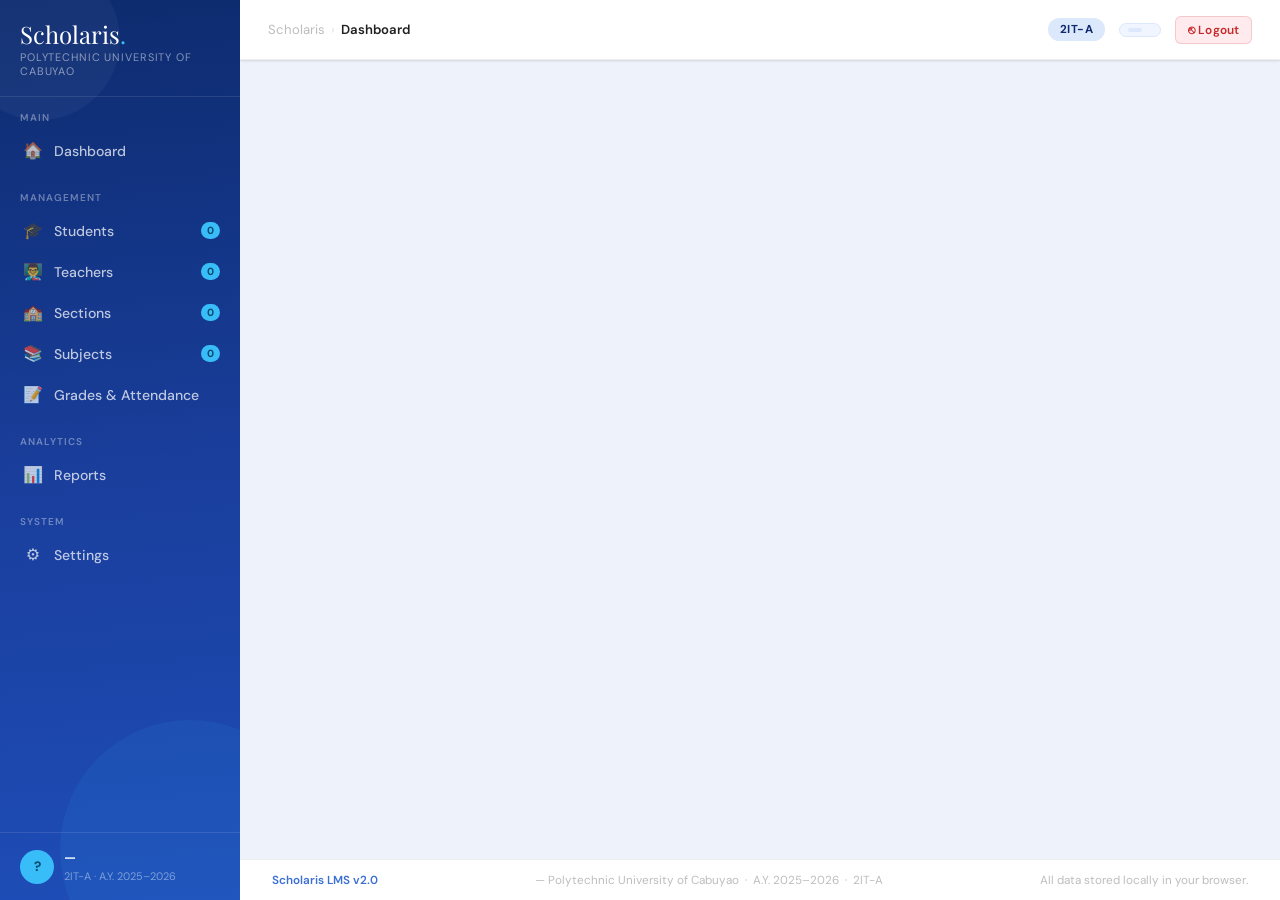
==== index.html @ a7b2a05b "Add files via upload" ====
<!DOCTYPE html>
<html lang="en">
<head>
  <meta charset="UTF-8">
  <meta name="viewport" content="width=device-width, initial-scale=1.0">
  <title>Scholaris LMS — Polytechnic University of Cabuyao</title>
  <script src="https://code.jquery.com/jquery-3.7.1.min.js"></script>
  <link rel="stylesheet" href="style.css">
</head>
<body>

<aside class="sidebar">
  <div class="sidebar-logo">
    <span class="logo-name">Scholaris<span>.</span></span>
    <span class="logo-sub">Polytechnic University of Cabuyao</span>
  </div>

  <nav>
    <div class="nav-section">
      <div class="nav-section-label">Main</div>
      <div class="nav-link" data-page="dashboard"><span class="nav-icon">🏠</span> Dashboard</div>
    </div>

    <div class="nav-section">
      <div class="nav-section-label">Management</div>
      <div class="nav-link" data-page="students">
        <span class="nav-icon">🎓</span> Students
        <span class="nav-badge" id="sidebarStudentBadge">0</span>
      </div>
      <div class="nav-link" data-page="teachers">
        <span class="nav-icon">👨‍🏫</span> Teachers
        <span class="nav-badge" id="sidebarTeacherBadge">0</span>
      </div>
      <div class="nav-link" data-page="sections">
        <span class="nav-icon">🏫</span> Sections
        <span class="nav-badge" id="sidebarSectionBadge">0</span>
      </div>
      <div class="nav-link" data-page="courses">
        <span class="nav-icon">📚</span> Subjects
        <span class="nav-badge" id="sidebarCourseBadge">0</span>
      </div>
      <div class="nav-link" data-page="grades">
        <span class="nav-icon">📝</span> Grades & Attendance
      </div>
    </div>

    <div class="nav-section">
      <div class="nav-section-label">Analytics</div>
      <div class="nav-link" data-page="reports"><span class="nav-icon">📊</span> Reports</div>
    </div>

    <div class="nav-section">
      <div class="nav-section-label">System</div>
      <div class="nav-link" data-page="settings"><span class="nav-icon">⚙️</span> Settings</div>
    </div>
  </nav>

  <div class="sidebar-footer">
    <div class="admin-chip">
      <div class="admin-avatar" id="sidebarAvatar">?</div>
      <div class="admin-info">
        <strong id="sidebarUserName">—</strong>
        <small id="sidebarUserRole">2IT-A · A.Y. 2025–2026</small>
      </div>
    </div>
  </div>
</aside>

<div class="main-area">
  <header class="topnav">
    <div class="topnav-breadcrumb">
      <span class="crumb-root">Scholaris</span>
      <span class="sep">›</span>
      <span class="crumb-current" id="breadcrumbCurrent">Dashboard</span>
    </div>
    <div class="topnav-right">
      <span class="topnav-date" id="topnavDate"></span>
      <span class="topnav-pill">2IT-A</span>
      <div class="session-chip" id="sessionChip">
        <span class="session-role" id="sessionRole"></span>
        <span class="session-name" id="sessionName"></span>
      </div>
      <button class="btn-logout" onclick="app.logout()" title="Sign out">⎋ Logout</button>
    </div>
  </header>

  <main class="page-content">

    <!-- ── DASHBOARD ── -->
    <div class="page-view" id="page-dashboard">
      <div class="page-header">
        <div>
          <h2>Dashboard</h2>
          <p>Welcome back — here's a snapshot of your LMS.</p>
        </div>
      </div>
      <div class="stats-grid">
        <div class="stat-card">
          <div class="stat-icon green">🎓</div>
          <div><span class="stat-val" id="dashStudents">0</span><span class="stat-label">Students</span></div>
        </div>
        <div class="stat-card">
          <div class="stat-icon blue">👨‍🏫</div>
          <div><span class="stat-val" id="dashTeachers">0</span><span class="stat-label">Teachers</span></div>
        </div>
        <div class="stat-card">
          <div class="stat-icon purple">🏫</div>
          <div><span class="stat-val" id="dashSections">0</span><span class="stat-label">Sections</span></div>
        </div>
        <div class="stat-card">
          <div class="stat-icon gold">📚</div>
          <div><span class="stat-val" id="dashCourses">0</span><span class="stat-label">Subjects</span></div>
        </div>
      </div>
      <div class="two-col">
        <div class="card">
          <div class="card-head">
            <div class="card-title"><span class="card-title-icon">🕐</span> Recent Students</div>
          </div>
          <table class="mini-table">
            <thead><tr><th>Name</th><th>ID</th><th>Section</th><th>Avg Grade</th></tr></thead>
            <tbody id="recentStudentsBody"></tbody>
          </table>
        </div>
        <div class="card">
          <div class="card-head">
            <div class="card-title"><span class="card-title-icon">📋</span> Activity Log</div>
          </div>
          <div class="activity-list" id="activityList"></div>
        </div>
      </div>
    </div>

    <!-- ── STUDENTS ── -->
    <div class="page-view" id="page-students">
      <div class="page-header">
        <div><h2>Students</h2><p>Register and manage student records and enrollments.</p></div>
      </div>
      <div class="two-col">
        <div class="card">
          <div class="card-head">
            <div class="card-title"><span class="card-title-icon">➕</span> Register New Student</div>
          </div>
          <div class="form-group">
            <label for="stuName">Full Name</label>
            <input type="text" id="stuName" placeholder="e.g. Juan Dela Cruz" autocomplete="off" oninput="this.value=this.value.replace(/[^a-zA-Z\s\-'.]/g,'')">
            <span class="field-msg" id="stuName-msg"></span>
          </div>
          <div class="form-group">
            <label for="stuEmail">Email Address</label>
            <input type="email" id="stuEmail" placeholder="e.g. juan@email.com" autocomplete="off">
            <span class="field-msg" id="stuEmail-msg"></span>
          </div>
          <div class="form-group">
            <label for="stuId">Student ID</label>
            <input type="text" id="stuId" placeholder="e.g. 202400001" autocomplete="off" oninput="this.value=this.value.replace(/[^0-9]/g,'')">
            <span class="field-msg" id="stuId-msg"></span>
          </div>
          <div class="form-group">
            <label for="stuSection">Section</label>
            <select id="stuSection">
              <option value="">— Select Section —</option>
            </select>
          </div>
          <button class="btn-primary" onclick="app.studentManager.add()">＋ Register Student</button>
        </div>
        <div class="card">
          <div class="card-head">
            <div class="card-title"><span class="card-title-icon">👥</span> Student Profiles</div>
            <span class="student-count">0 student(s)</span>
          </div>
          <div class="search-row">
            <input type="text" id="stuSearch" placeholder="🔍  Search students...">
            <select id="stuField">
              <option value="all">All Fields</option>
              <option value="name">Name</option>
              <option value="studentId">ID Number</option>
              <option value="section">Section</option>
            </select>
          </div>
          <div class="data-list" id="studentList"></div>
        </div>
      </div>
    </div>

    <!-- ── TEACHERS ── -->
    <div class="page-view" id="page-teachers">
      <div class="page-header">
        <div><h2>Teachers</h2><p>Register and manage teacher accounts.</p></div>
      </div>
      <div class="two-col">
        <div class="card">
          <div class="card-head">
            <div class="card-title"><span class="card-title-icon">➕</span> Register New Teacher</div>
          </div>
          <div class="form-group">
            <label for="tchName">Full Name</label>
            <input type="text" id="tchName" placeholder="e.g. Maria Santos" autocomplete="off">
            <span class="field-msg" id="tchName-msg"></span>
          </div>
          <div class="form-group">
            <label for="tchEmail">Email Address</label>
            <input type="email" id="tchEmail" placeholder="e.g. msantos@pnc.edu.ph" autocomplete="off">
            <span class="field-msg" id="tchEmail-msg"></span>
          </div>
          <div class="form-group">
            <label for="tchId">Employee ID</label>
            <input type="text" id="tchId" placeholder="e.g. EMP-001" autocomplete="off">
            <span class="field-msg" id="tchId-msg"></span>
          </div>
          <div class="form-group">
            <label for="tchDept">Department</label>
            <input type="text" id="tchDept" placeholder="e.g. College of Computing Studies">
          </div>
          <button class="btn-primary" onclick="app.teacherManager.add()">＋ Register Teacher</button>
        </div>
        <div class="card">
          <div class="card-head">
            <div class="card-title"><span class="card-title-icon">👨‍🏫</span> Teacher Registry</div>
            <span id="teacherCount" class="student-count">0 teacher(s)</span>
          </div>
          <div class="search-row">
            <input type="text" id="tchSearch" placeholder="🔍  Search teachers...">
          </div>
          <div class="data-list" id="teacherList"></div>
        </div>
      </div>
    </div>

    <!-- ── SECTIONS ── -->
    <div class="page-view" id="page-sections">
      <div class="page-header">
        <div><h2>Sections</h2><p>Manage sections and assign teachers.</p></div>
      </div>
      <div class="two-col">
        <div class="card">
          <div class="card-head">
            <div class="card-title"><span class="card-title-icon">➕</span> Create New Section</div>
          </div>
          <div class="form-group">
            <label for="secName">Section Name</label>
            <input type="text" id="secName" placeholder="e.g. 2IT-A">
          </div>
          <div class="form-group">
            <label for="secYear">Year Level</label>
            <select id="secYear">
              <option value="">— Select Year —</option>
              <option>1st Year</option>
              <option>2nd Year</option>
              <option>3rd Year</option>
              <option>4th Year</option>
            </select>
          </div>
          <div class="form-group">
            <label for="secTeacher">Assigned Teacher</label>
            <select id="secTeacher">
              <option value="">— Select Teacher —</option>
            </select>
          </div>
          <button class="btn-primary" onclick="app.sectionManager.add()">＋ Create Section</button>
        </div>
        <div class="card">
          <div class="card-head">
            <div class="card-title"><span class="card-title-icon">🏫</span> Section List</div>
            <span id="sectionCount" class="student-count">0 section(s)</span>
          </div>
          <div class="data-list" id="sectionList"></div>
        </div>
      </div>
    </div>

    <!-- ── SUBJECTS ── -->
    <div class="page-view" id="page-courses">
      <div class="page-header">
        <div><h2>Subjects</h2><p>Create and manage the subject catalog.</p></div>
      </div>
      <div class="two-col">
        <div class="card">
          <div class="card-head">
            <div class="card-title"><span class="card-title-icon">➕</span> Create New Subject</div>
          </div>
          <div class="form-group">
            <label for="crsName">Subject Name</label>
            <input type="text" id="crsName" placeholder="e.g. Data Structures">
          </div>
          <div class="form-group">
            <label for="crsCode">Subject Code</label>
            <input type="text" id="crsCode" placeholder="e.g. CS201">
          </div>
          <button class="btn-primary" onclick="app.courseManager.add()">＋ Add Subject</button>
        </div>
        <div class="card">
          <div class="card-head">
            <div class="card-title"><span class="card-title-icon">📋</span> Subject Catalog</div>
            <span class="student-count" id="courseCount">0 subject(s)</span>
          </div>
          <div class="search-row">
            <input type="text" id="crsSearch" placeholder="🔍  Search subjects...">
          </div>
          <div class="data-list" id="courseList"></div>
        </div>
      </div>
    </div>

    <!-- ── GRADES & ATTENDANCE ── -->
    <div class="page-view" id="page-grades">
      <div class="page-header">
        <div><h2>Grades &amp; Attendance</h2><p>Record and manage student grades and attendance per subject.</p></div>
      </div>

      <div class="card" style="margin-bottom:20px;">
        <div class="card-head">
          <div class="card-title"><span class="card-title-icon">🔎</span> Select Student &amp; Subject</div>
        </div>
        <div class="search-row" style="flex-wrap:wrap;gap:10px;">
          <select id="gradeStudentSelect" style="flex:1;min-width:180px;">
            <option value="">— Select Student —</option>
          </select>
          <select id="gradeSubjectSelect" style="flex:1;min-width:180px;">
            <option value="">— Select Subject —</option>
          </select>
          <button class="btn-ghost" onclick="app.gradesManager.load()">Load Record</button>
        </div>
      </div>

      <div id="gradeRecordArea" style="display:none;">
        <div class="two-col">
          <div class="card">
            <div class="card-head">
              <div class="card-title"><span class="card-title-icon">📝</span> Grade Entry</div>
            </div>
            <div id="gradeStudentInfo" style="margin-bottom:14px;padding:10px 12px;background:var(--green-faint);border-radius:var(--radius-sm);font-size:0.83rem;"></div>
            <div class="form-group">
              <label>Prelim Grade (0–100)</label>
              <input type="number" id="gradePrelim" min="0" max="100" placeholder="e.g. 87">
            </div>
            <div class="form-group">
              <label>Midterm Grade (0–100)</label>
              <input type="number" id="gradeMidterm" min="0" max="100" placeholder="e.g. 90">
            </div>
            <div class="form-group">
              <label>Finals Grade (0–100)</label>
              <input type="number" id="gradeFinals" min="0" max="100" placeholder="e.g. 85">
            </div>
            <div class="form-group">
              <label>Computed Final Grade</label>
              <div id="computedGrade" class="computed-grade-box">—</div>
            </div>
            <button class="btn-primary" onclick="app.gradesManager.save()">💾 Save Grade</button>
          </div>

          <div class="card">
            <div class="card-head">
              <div class="card-title"><span class="card-title-icon">📅</span> Attendance Record</div>
            </div>
            <div class="form-group">
              <label>Date</label>
              <input type="date" id="attendDate">
            </div>
            <div class="form-group">
              <label>Status</label>
              <select id="attendStatus">
                <option value="present">Present</option>
                <option value="absent">Absent</option>
                <option value="late">Late</option>
                <option value="excused">Excused</option>
              </select>
            </div>
            <div class="form-group">
              <label>Remarks (optional)</label>
              <input type="text" id="attendRemarks" placeholder="e.g. Medical certificate submitted">
            </div>
            <button class="btn-primary" onclick="app.gradesManager.addAttendance()" style="margin-bottom:14px;">＋ Log Attendance</button>

            <div class="card-head" style="margin-top:10px;">
              <div class="card-title" style="font-size:0.85rem;">Attendance History</div>
              <div id="attendSummary" style="font-size:0.75rem;color:var(--n500);"></div>
            </div>
            <div class="data-list" id="attendanceList" style="max-height:200px;"></div>
          </div>
        </div>
      </div>

      <div id="gradeEmptyState" class="empty-state" style="margin-top:40px;">
        <div class="empty-icon">📝</div>
        <p>Select a student and subject above, then click <strong>Load Record</strong>.</p>
      </div>
    </div>

    <!-- ── REPORTS ── -->
    <div class="page-view" id="page-reports">
      <div class="page-header">
        <div><h2>Reports</h2><p>Enrollment analytics, grades, and student performance.</p></div>
      </div>

      <div class="stats-grid" style="grid-template-columns:repeat(4,1fr);margin-bottom:20px;">
        <div class="stat-card">
          <div class="stat-icon green">🎓</div>
          <div><span class="stat-val" id="rptTotalStudents">0</span><span class="stat-label">Total Students</span></div>
        </div>
        <div class="stat-card">
          <div class="stat-icon blue">👨‍🏫</div>
          <div><span class="stat-val" id="rptTotalTeachers">0</span><span class="stat-label">Total Teachers</span></div>
        </div>
        <div class="stat-card">
          <div class="stat-icon gold">📚</div>
          <div><span class="stat-val" id="rptTotalCourses">0</span><span class="stat-label">Total Subjects</span></div>
        </div>
        <div class="stat-card">
          <div class="stat-icon purple">🔗</div>
          <div><span class="stat-val" id="rptTotalEnr">0</span><span class="stat-label">Total Enrollments</span></div>
        </div>
      </div>

      <div class="two-col" style="margin-bottom:20px;">
        <div class="card">
          <div class="card-head">
            <div class="card-title"><span class="card-title-icon">📐</span> Key Metrics</div>
          </div>
          <div class="report-row">
            <span class="r-label">Average subject load</span>
            <span class="r-val" id="rptAvgLoad">0</span>
          </div>
          <div class="report-row">
            <span class="r-label">Students with full load (≥ 3)</span>
            <span class="r-val" id="rptFullLoad">0</span>
          </div>
          <div class="report-row">
            <span class="r-label">Students with no enrollment</span>
            <span class="r-val" id="rptNoEnr">0</span>
          </div>
          <div class="report-row">
            <span class="r-label">Students with grades recorded</span>
            <span class="r-val" id="rptWithGrades">0</span>
          </div>
          <div class="report-row">
            <span class="r-label">Overall class average grade</span>
            <span class="r-val" id="rptClassAvg">—</span>
          </div>
        </div>
        <div class="card">
          <div class="card-head">
            <div class="card-title"><span class="card-title-icon">📊</span> Enrollment per Subject</div>
          </div>
          <div id="courseEnrollBars"></div>
        </div>
      </div>

      <!-- Student Performance Table -->
      <div class="card">
        <div class="card-head">
          <div class="card-title"><span class="card-title-icon">🏆</span> Student Performance Report</div>
          <div style="display:flex;gap:8px;">
            <select id="rptSectionFilter" style="font-size:0.76rem;padding:4px 8px;">
              <option value="all">All Sections</option>
            </select>
            <select id="rptStatusFilter" style="font-size:0.76rem;padding:4px 8px;">
              <option value="all">All Status</option>
              <option value="passed">Passed</option>
              <option value="failed">Failed</option>
              <option value="incomplete">Incomplete</option>
            </select>
          </div>
        </div>
        <div style="overflow-x:auto;">
          <table class="mini-table" id="performanceTable">
            <thead>
              <tr>
                <th>Student</th>
                <th>ID</th>
                <th>Section</th>
                <th>Subjects</th>
                <th>Avg Grade</th>
                <th>Attendance</th>
                <th>Status</th>
              </tr>
            </thead>
            <tbody id="performanceBody"></tbody>
          </table>
        </div>
      </div>
    </div>

    <!-- ── SETTINGS ── -->
    <div class="page-view" id="page-settings">
      <div class="page-header">
        <div><h2>Settings</h2><p>System preferences and configuration.</p></div>
      </div>
      <div class="two-col">
        <div class="card">
          <div class="card-head">
            <div class="card-title"><span class="card-title-icon">🏫</span> System Info</div>
          </div>
          <div class="settings-row">
            <div class="settings-row-info"><strong>Institution</strong><small>Polytechnic University of Cabuyao</small></div>
          </div>
          <div class="settings-row">
            <div class="settings-row-info"><strong>Academic Year</strong><small>2025 – 2026</small></div>
          </div>
          <div class="settings-row">
            <div class="settings-row-info"><strong>Section</strong><small>2IT-A</small></div>
          </div>
          <div class="settings-row">
            <div class="settings-row-info"><strong>System Version</strong><small>Scholaris LMS v2.0</small></div>
          </div>
          <div class="settings-row">
            <div class="settings-row-info"><strong>Storage</strong><small>Browser localStorage</small></div>
          </div>
        </div>
        <div class="card">
          <div class="card-head">
            <div class="card-title"><span class="card-title-icon">⚙️</span> Preferences</div>
          </div>
          <div class="settings-row">
            <div class="settings-row-info"><strong>Show enrollment count on sidebar</strong><small>Display live badge counters on nav</small></div>
            <label class="toggle-switch"><input type="checkbox" checked><div class="toggle-track"></div></label>
          </div>
          <div class="settings-row">
            <div class="settings-row-info"><strong>Confirm before deleting</strong><small>Show a prompt before removing records</small></div>
            <label class="toggle-switch"><input type="checkbox" checked><div class="toggle-track"></div></label>
          </div>
          <div class="settings-row">
            <div class="settings-row-info"><strong>Activity log</strong><small>Track recent changes on the dashboard</small></div>
            <label class="toggle-switch"><input type="checkbox" checked><div class="toggle-track"></div></label>
          </div>
          <div class="settings-row">
            <div class="settings-row-info"><strong>Passing grade threshold</strong><small>Minimum grade to pass (default: 75)</small></div>
            <input type="number" id="passThreshold" value="75" min="50" max="100" style="width:70px;padding:5px 8px;font-size:0.82rem;">
          </div>
        </div>
      </div>
    </div>

  </main>

  <footer class="page-footer">
    <span>Scholaris LMS v2.0</span> — Polytechnic University of Cabuyao &nbsp;·&nbsp; A.Y. 2025–2026 &nbsp;·&nbsp; 2IT-A
    <span style="color:var(--n400);font-weight:400;">All data stored locally in your browser.</span>
  </footer>
</div>

<script src="app.js"></script>
</body>
</html>
---- style.css ----
/* ============================================================
   SCHOLARIS LMS v2.0 — ADMIN PANEL STYLESHEET
   Polytechnic University of Cabuyao | style.css
   ============================================================ */

@import url('https://fonts.googleapis.com/css2?family=Playfair+Display:wght@600;700&family=DM+Sans:ital,opsz,wght@0,9..40,300;0,9..40,400;0,9..40,500;0,9..40,600;0,9..40,700;1,9..40,400&display=swap');

/* ── RESET & TOKENS ── */
*, *::before, *::after { box-sizing: border-box; margin: 0; padding: 0; }

:root {
  --green:         #0d2b6e;
  --green-mid:     #1a3f9e;
  --green-light:   #3b6fd4;
  --green-pale:    #dce8fb;
  --green-faint:   #f0f5ff;
  --gold:          #38bdf8;
  --gold-light:    #e0f5fe;
  --danger:        #c62828;
  --danger-bg:     #ffebee;
  --warn:          #e65100;
  --warn-bg:       #fff3e0;
  --info:          #1565c0;
  --info-bg:       #e3f2fd;
  --purple:        #6a1b9a;
  --purple-bg:     #f3e5f5;
  --purple-mid:    #8e24aa;
  --n50:           #fafafa;
  --n100:          #f5f5f5;
  --n200:          #eeeeee;
  --n300:          #e0e0e0;
  --n400:          #bdbdbd;
  --n500:          #9e9e9e;
  --n600:          #757575;
  --n700:          #616161;
  --n800:          #424242;
  --n900:          #212121;
  --sidebar-w:     240px;
  --topnav-h:      60px;
  --radius-sm:     6px;
  --radius-md:     10px;
  --radius-lg:     16px;
  --shadow-sm:     0 1px 3px rgba(0,0,0,0.08), 0 1px 2px rgba(0,0,0,0.05);
  --shadow-md:     0 4px 16px rgba(0,0,0,0.10), 0 2px 6px rgba(0,0,0,0.06);
  --shadow-lg:     0 10px 36px rgba(0,0,0,0.13);
  --font-display:  'Playfair Display', Georgia, serif;
  --font-body:     'DM Sans', system-ui, sans-serif;
  --ease:          cubic-bezier(0.4, 0, 0.2, 1);
  --t:             0.2s var(--ease);
}

html, body { height: 100%; }
body {
  font-family: var(--font-body);
  font-size: 14.5px;
  color: var(--n900);
  background: #eef2fb;
  display: flex;
  overflow: hidden;
}

/* ── SIDEBAR ── */
.sidebar {
  width: var(--sidebar-w);
  height: 100vh;
  background: linear-gradient(175deg, #0d2b6e 0%, #1a3f9e 55%, #1e4db7 100%);
  display: flex;
  flex-direction: column;
  flex-shrink: 0;
  position: fixed;
  left: 0; top: 0;
  z-index: 100;
  overflow: hidden;
}
.sidebar::before {
  content: '';
  position: absolute;
  bottom: -80px; right: -80px;
  width: 260px; height: 260px;
  border-radius: 50%;
  background: rgba(56,189,248,0.08);
  pointer-events: none;
}
.sidebar::after {
  content: '';
  position: absolute;
  top: -40px; left: -40px;
  width: 160px; height: 160px;
  border-radius: 50%;
  background: rgba(255,255,255,0.04);
  pointer-events: none;
}

.sidebar-logo {
  padding: 22px 20px 18px;
  border-bottom: 1px solid rgba(255,255,255,0.1);
  flex-shrink: 0;
}
.sidebar-logo .logo-name {
  font-family: var(--font-display);
  font-size: 1.5rem;
  color: white;
  display: block;
  line-height: 1;
}
.sidebar-logo .logo-name span { color: var(--gold); }
.sidebar-logo .logo-sub {
  font-size: 0.68rem;
  color: rgba(255,255,255,0.5);
  text-transform: uppercase;
  letter-spacing: 0.08em;
  margin-top: 4px;
  display: block;
}

nav { overflow-y: auto; flex: 1; }
nav::-webkit-scrollbar { width: 3px; }
nav::-webkit-scrollbar-thumb { background: rgba(255,255,255,0.15); border-radius: 10px; }

.nav-section { padding: 14px 0 6px; }
.nav-section-label {
  font-size: 0.62rem;
  text-transform: uppercase;
  letter-spacing: 0.1em;
  color: rgba(255,255,255,0.38);
  font-weight: 600;
  padding: 0 20px 6px;
}
.nav-link {
  display: flex;
  align-items: center;
  gap: 11px;
  padding: 10px 20px;
  color: rgba(255,255,255,0.72);
  font-size: 0.88rem;
  font-weight: 500;
  cursor: pointer;
  transition: all var(--t);
  border-left: 3px solid transparent;
  user-select: none;
}
.nav-link:hover { color: white; background: rgba(255,255,255,0.08); }
.nav-link.active {
  color: white;
  background: rgba(255,255,255,0.12);
  border-left-color: var(--gold);
}
.nav-link .nav-icon { font-size: 1rem; width: 20px; text-align: center; flex-shrink: 0; }
.nav-badge {
  margin-left: auto;
  background: var(--gold);
  color: #074a6e;
  font-size: 0.65rem;
  font-weight: 700;
  padding: 2px 6px;
  border-radius: 20px;
  letter-spacing: 0.03em;
}

.sidebar-footer {
  margin-top: auto;
  padding: 16px 20px;
  border-top: 1px solid rgba(255,255,255,0.1);
  flex-shrink: 0;
}
.admin-chip { display: flex; align-items: center; gap: 10px; }
.admin-avatar {
  width: 34px; height: 34px;
  border-radius: 50%;
  background: var(--gold);
  display: flex; align-items: center; justify-content: center;
  font-size: 0.85rem; font-weight: 700; color: #074a6e;
  flex-shrink: 0;
}
.admin-info { min-width: 0; }
.admin-info strong { display: block; font-size: 0.82rem; color: white; white-space: nowrap; overflow: hidden; text-overflow: ellipsis; }
.admin-info small { font-size: 0.68rem; color: rgba(255,255,255,0.45); }

/* ── MAIN AREA ── */
.main-area {
  margin-left: var(--sidebar-w);
  flex: 1;
  height: 100vh;
  display: flex;
  flex-direction: column;
  overflow: hidden;
}

.topnav {
  height: var(--topnav-h);
  background: white;
  border-bottom: 1px solid var(--n200);
  display: flex;
  align-items: center;
  padding: 0 28px;
  gap: 16px;
  flex-shrink: 0;
  box-shadow: var(--shadow-sm);
}
.topnav-breadcrumb {
  flex: 1;
  display: flex;
  align-items: center;
  gap: 6px;
  font-size: 0.82rem;
  color: var(--n500);
}
.topnav-breadcrumb .crumb-root { color: var(--n400); }
.topnav-breadcrumb .sep { color: var(--n300); }
.topnav-breadcrumb .crumb-current { color: var(--n900); font-weight: 600; }
.topnav-right { display: flex; align-items: center; gap: 14px; }
.topnav-pill {
  background: var(--green-pale); color: var(--green);
  font-size: 0.72rem; font-weight: 700;
  padding: 4px 12px; border-radius: 20px;
  letter-spacing: 0.04em; text-transform: uppercase;
}
.topnav-date { font-size: 0.78rem; color: var(--n500); }

.page-content {
  flex: 1; overflow-y: auto;
  padding: 28px 32px;
}
.page-content::-webkit-scrollbar { width: 5px; }
.page-content::-webkit-scrollbar-thumb { background: var(--n300); border-radius: 10px; }

.page-view { display: none; animation: pageIn 0.25s var(--ease) both; }
.page-view.active { display: block; }
@keyframes pageIn {
  from { opacity: 0; transform: translateY(10px); }
  to   { opacity: 1; transform: translateY(0); }
}

.page-header {
  margin-bottom: 24px;
  display: flex; align-items: flex-end;
  justify-content: space-between; gap: 16px;
}
.page-header h2 {
  font-family: var(--font-display);
  font-size: 1.65rem; color: var(--n900); line-height: 1.1;
}
.page-header p { color: var(--n600); font-size: 0.84rem; margin-top: 3px; }

/* ── STAT CARDS ── */
.stats-grid {
  display: grid;
  grid-template-columns: repeat(4, 1fr);
  gap: 16px; margin-bottom: 26px;
}
.stat-card {
  background: white;
  border-radius: var(--radius-lg);
  padding: 18px 20px;
  box-shadow: var(--shadow-sm);
  border: 1px solid var(--n200);
  display: flex; align-items: center; gap: 14px;
  transition: all var(--t);
  animation: fadeSlide 0.35s var(--ease) both;
}
.stat-card:nth-child(2) { animation-delay: 0.05s; }
.stat-card:nth-child(3) { animation-delay: 0.10s; }
.stat-card:nth-child(4) { animation-delay: 0.15s; }
.stat-card:hover { box-shadow: var(--shadow-md); transform: translateY(-2px); }
.stat-icon {
  width: 44px; height: 44px; border-radius: var(--radius-md);
  display: flex; align-items: center; justify-content: center;
  font-size: 1.3rem; flex-shrink: 0;
}
.stat-icon.green  { background: var(--green-pale); }
.stat-icon.gold   { background: var(--gold-light); }
.stat-icon.blue   { background: var(--info-bg); }
.stat-icon.purple { background: var(--purple-bg); }
.stat-val {
  font-family: var(--font-display);
  font-size: 1.6rem; color: var(--n900); line-height: 1; display: block;
}
.stat-label {
  font-size: 0.7rem; color: var(--n500);
  text-transform: uppercase; letter-spacing: 0.07em; margin-top: 2px; display: block;
}

/* ── LAYOUTS ── */
.two-col { display: grid; grid-template-columns: 360px 1fr; gap: 20px; align-items: start; }

/* ── CARDS ── */
.card {
  background: white;
  border: 1px solid var(--n200);
  border-radius: var(--radius-lg);
  padding: 20px 22px;
  box-shadow: var(--shadow-sm);
  transition: box-shadow var(--t);
}
.card:hover { box-shadow: var(--shadow-md); }
.card-head {
  display: flex; align-items: center; justify-content: space-between;
  margin-bottom: 16px; padding-bottom: 13px;
  border-bottom: 2px solid var(--green-pale);
}
.card-title {
  font-family: var(--font-display);
  font-size: 1.02rem; color: var(--n900);
  display: flex; align-items: center; gap: 8px;
}
.card-title-icon {
  width: 27px; height: 27px;
  background: var(--green-pale); border-radius: var(--radius-sm);
  display: inline-flex; align-items: center; justify-content: center;
  font-size: 0.85rem;
}

/* ── FORMS ── */
.form-group { margin-bottom: 13px; }
.form-group label {
  display: block; font-size: 0.72rem; font-weight: 600;
  color: var(--n700); margin-bottom: 5px;
  text-transform: uppercase; letter-spacing: 0.05em;
}
input[type="text"], input[type="email"], input[type="number"], input[type="date"], select {
  width: 100%; padding: 9px 12px;
  border: 1.5px solid var(--n300); border-radius: var(--radius-sm);
  font-family: var(--font-body); font-size: 0.88rem;
  color: var(--n900); background: var(--n50);
  transition: border-color var(--t), box-shadow var(--t), background var(--t);
  outline: none; margin: 0;
}
input:focus, select:focus {
  border-color: var(--green-light);
  box-shadow: 0 0 0 3px rgba(59,111,212,0.14);
  background: white;
}

/* Computed grade box */
.computed-grade-box {
  background: var(--n100);
  border: 1.5px solid var(--n300);
  border-radius: var(--radius-sm);
  padding: 9px 12px;
  font-size: 1.2rem;
  font-weight: 700;
  font-family: var(--font-display);
  color: var(--n500);
  letter-spacing: 0.02em;
}

/* ── BUTTONS ── */
button {
  font-family: var(--font-body); font-weight: 600; font-size: 0.85rem;
  padding: 9px 18px; border: none; border-radius: var(--radius-sm);
  cursor: pointer; transition: all var(--t);
  display: inline-flex; align-items: center; gap: 6px; letter-spacing: 0.01em;
}
button:active { transform: scale(0.97); }
.btn-primary {
  background: var(--green); color: white;
  width: 100%; justify-content: center; padding: 11px;
  box-shadow: 0 2px 8px rgba(13,43,110,0.22); margin-top: 4px;
}
.btn-primary:hover {
  background: var(--green-mid);
  box-shadow: 0 4px 14px rgba(13,43,110,0.32); transform: translateY(-1px);
}
.btn-edit {
  background: var(--warn-bg); color: var(--warn);
  border: 1px solid rgba(230,81,0,0.18); padding: 5px 10px; font-size: 0.76rem;
}
.btn-edit:hover { background: var(--warn); color: white; }
.btn-delete {
  background: var(--danger-bg); color: var(--danger);
  border: 1px solid rgba(198,40,40,0.18); padding: 5px 10px; font-size: 0.76rem;
}
.btn-delete:hover { background: var(--danger); color: white; }
.btn-ghost {
  background: var(--n100); color: var(--n700);
  border: 1px solid var(--n300); padding: 7px 14px;
  width: auto;
}
.btn-ghost:hover { background: var(--green-pale); color: var(--green); }

/* ── SEARCH BAR ── */
.search-row { display: flex; gap: 10px; margin-bottom: 14px; }
.search-row input { flex: 1; }
.search-row select { width: 140px; flex-shrink: 0; }

/* ── DATA LISTS ── */
.data-list {
  display: flex; flex-direction: column; gap: 7px;
  max-height: 420px; overflow-y: auto; padding-right: 2px;
}
.data-list::-webkit-scrollbar { width: 4px; }
.data-list::-webkit-scrollbar-thumb { background: var(--n300); border-radius: 10px; }

.data-item {
  display: flex; justify-content: space-between; align-items: center;
  padding: 11px 13px;
  background: var(--n50); border: 1px solid var(--n200);
  border-radius: var(--radius-md); gap: 10px;
  transition: all var(--t); animation: fadeSlide 0.28s var(--ease) both;
}
.data-item:hover {
  border-color: var(--green-light);
  background: var(--green-faint); box-shadow: var(--shadow-sm);
}
@keyframes fadeSlide {
  from { opacity: 0; transform: translateY(6px); }
  to   { opacity: 1; transform: translateY(0); }
}
.item-left { flex: 1; min-width: 0; }
.item-left strong {
  font-size: 0.88rem; font-weight: 600;
  display: flex; align-items: center; gap: 6px; flex-wrap: wrap;
}
.item-left small { font-size: 0.74rem; color: var(--n500); display: block; margin: 2px 0 6px; }
.item-actions { display: flex; gap: 5px; flex-shrink: 0; }
.item-left select { width: auto; max-width: 190px; font-size: 0.75rem; padding: 4px 7px; background: white; }

/* Badges */
.badge {
  display: inline-block; font-size: 0.66rem; font-weight: 700;
  padding: 2px 7px; border-radius: 20px; letter-spacing: 0.04em;
}
.badge-green  { background: var(--green-pale); color: var(--green); }
.badge-gold   { background: var(--gold-light); color: #074a6e; }
.badge-blue   { background: var(--info-bg); color: var(--info); }
.badge-gray   { background: var(--n200); color: var(--n600); }
.badge-danger { background: var(--danger-bg); color: var(--danger); }
.badge-purple { background: var(--purple-bg); color: var(--purple); }

.course-code-pill {
  display: inline-flex; align-items: center; justify-content: center;
  background: var(--green); color: white;
  font-size: 0.68rem; font-weight: 700; padding: 3px 9px;
  border-radius: var(--radius-sm); letter-spacing: 0.05em;
  flex-shrink: 0; margin-right: 10px;
}
.tags-row { display: flex; flex-wrap: wrap; gap: 4px; margin: 3px 0 7px; }

/* ── EMPTY STATE ── */
.empty-state { text-align: center; padding: 34px 20px; }
.empty-state .empty-icon { font-size: 2rem; margin-bottom: 7px; }
.empty-state p { font-size: 0.83rem; color: var(--n500); }

/* ── VALIDATION ── */
input.field-invalid {
  border-color: var(--danger) !important;
  background: #fff8f8 !important;
  box-shadow: 0 0 0 3px rgba(198,40,40,0.12) !important;
}
input.field-valid {
  border-color: var(--green-light) !important;
  background: #f6fff6 !important;
  box-shadow: 0 0 0 3px rgba(59,111,212,0.10) !important;
}
.field-msg {
  font-size: 0.73rem;
  font-weight: 500;
  margin-top: 4px;
  display: none;
  min-height: 16px;
}
.field-msg-error { color: var(--danger); }
.field-msg-valid { color: var(--green-mid); }

@keyframes shake {
  0%,100% { transform: translateX(0); } 20% { transform: translateX(-5px); }
  40% { transform: translateX(5px); } 60% { transform: translateX(-3px); } 80% { transform: translateX(3px); }
}
.shake { animation: shake 0.38s ease; }

/* ── DASHBOARD TABLE ── */
.mini-table { width: 100%; border-collapse: collapse; font-size: 0.83rem; }
.mini-table th {
  text-align: left; font-size: 0.67rem; text-transform: uppercase;
  letter-spacing: 0.07em; color: var(--n500); font-weight: 600;
  padding: 0 10px 10px; border-bottom: 1px solid var(--n200);
}
.mini-table td {
  padding: 9px 10px; border-bottom: 1px solid var(--n100);
  color: var(--n800); vertical-align: middle;
}
.mini-table tr:last-child td { border-bottom: none; }
.mini-table tr:hover td { background: var(--green-faint); }

/* ── ACTIVITY LOG ── */
.activity-list { display: flex; flex-direction: column; }
.activity-item {
  display: flex; gap: 11px; padding: 10px 0;
  border-bottom: 1px solid var(--n100);
  align-items: flex-start; font-size: 0.82rem;
}
.activity-item:last-child { border-bottom: none; }
.activity-dot {
  width: 8px; height: 8px; border-radius: 50%;
  background: var(--green-light); margin-top: 5px; flex-shrink: 0;
}
.activity-dot.red    { background: var(--danger); }
.activity-dot.gold   { background: #f0a500; }
.activity-dot.blue   { background: var(--info); }
.activity-dot.purple { background: var(--purple-mid); }
.activity-text { flex: 1; color: var(--n700); line-height: 1.5; }
.activity-text strong { color: var(--n900); }
.activity-time { font-size: 0.68rem; color: var(--n400); white-space: nowrap; margin-top: 2px; }

/* ── REPORTS ── */
.report-row {
  display: flex; align-items: center; justify-content: space-between;
  padding: 10px 0; border-bottom: 1px solid var(--n100); font-size: 0.83rem;
}
.report-row:last-child { border-bottom: none; }
.report-row .r-label { color: var(--n700); }
.report-row .r-val { font-weight: 700; color: var(--n900); }
.progress-bar-wrap { background: var(--n200); border-radius: 20px; height: 6px; flex: 1; margin: 0 10px; }
.progress-bar { height: 100%; border-radius: 20px; background: var(--green-light); transition: width 0.6s var(--ease); }

/* ── SETTINGS ── */
.settings-row {
  display: flex; align-items: center; justify-content: space-between;
  padding: 13px 0; border-bottom: 1px solid var(--n100);
}
.settings-row:last-child { border-bottom: none; }
.settings-row-info strong { font-size: 0.87rem; display: block; }
.settings-row-info small { font-size: 0.74rem; color: var(--n500); }
.toggle-switch { position: relative; width: 40px; height: 22px; flex-shrink: 0; }
.toggle-switch input { opacity: 0; width: 0; height: 0; }
.toggle-track {
  position: absolute; inset: 0; background: var(--n300); border-radius: 20px;
  cursor: pointer; transition: background var(--t);
}
.toggle-track::after {
  content: ''; position: absolute; left: 3px; top: 3px;
  width: 16px; height: 16px; border-radius: 50%;
  background: white; transition: transform var(--t);
  box-shadow: 0 1px 3px rgba(0,0,0,0.2);
}
.toggle-switch input:checked + .toggle-track { background: var(--green-light); }
.toggle-switch input:checked + .toggle-track::after { transform: translateX(18px); }

/* ── SESSION CHIP & LOGOUT ── */
.session-chip {
  display: flex; align-items: center; gap: 6px;
  background: var(--green-faint);
  border: 1px solid var(--green-pale);
  border-radius: 20px;
  padding: 4px 12px 4px 8px;
  font-size: 0.74rem;
}
.session-role {
  background: var(--green-pale); color: var(--green);
  font-weight: 700; font-size: 0.65rem;
  padding: 2px 7px; border-radius: 20px;
  text-transform: uppercase; letter-spacing: 0.04em;
}
.session-name { color: var(--n700); font-weight: 600; }
.btn-logout {
  background: var(--danger-bg); color: var(--danger);
  border: 1px solid rgba(198,40,40,0.18);
  padding: 5px 12px; font-size: 0.74rem; font-weight: 600;
  border-radius: var(--radius-sm); cursor: pointer;
  transition: all var(--t);
  white-space: nowrap;
}
.btn-logout:hover { background: var(--danger); color: white; }

/* ── FOOTER ── */
.page-footer {
  padding: 12px 32px; background: white; border-top: 1px solid var(--n200);
  font-size: 0.73rem; color: var(--n400);
  display: flex; justify-content: space-between; align-items: center; flex-shrink: 0;
}
.page-footer span { color: var(--green-light); font-weight: 600; }

/* ── RESPONSIVE ── */
@media (max-width: 1024px) {
  .stats-grid { grid-template-columns: repeat(2, 1fr); }
  .two-col { grid-template-columns: 1fr; }
}
@media (max-width: 768px) {
  :root { --sidebar-w: 0px; }
  .sidebar { transform: translateX(-240px); width: 240px; transition: transform var(--t); }
  .sidebar.open { transform: translateX(0); }
  .main-area { margin-left: 0; }
  .page-content { padding: 16px; }
  .stats-grid { grid-template-columns: 1fr 1fr; }
}
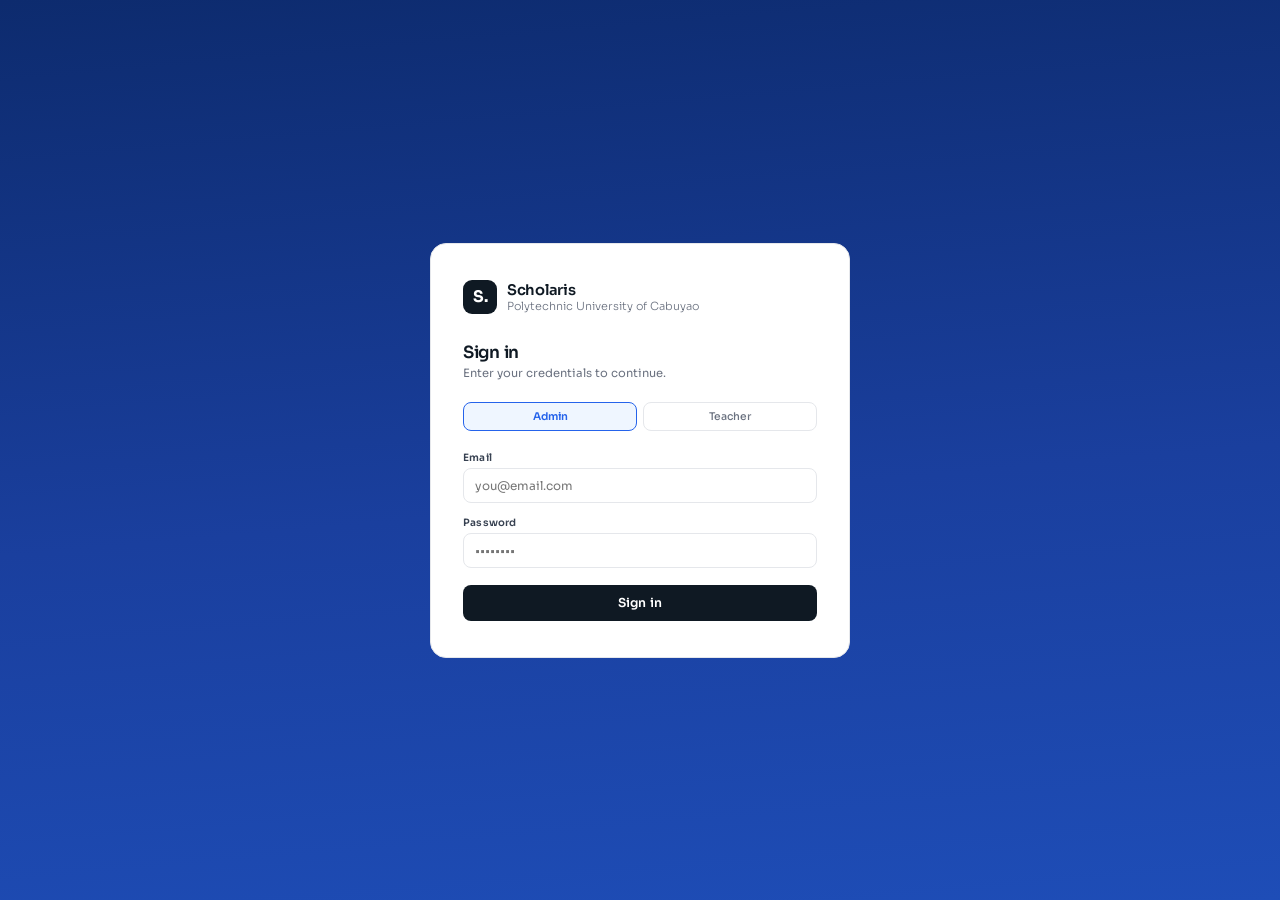
==== commit a7a42ccb: "Update index.html" ====
--- a/index.html
+++ b/index.html
@@ -3,542 +3,597 @@
 <head>
   <meta charset="UTF-8">
   <meta name="viewport" content="width=device-width, initial-scale=1.0">
-  <title>Scholaris LMS — Polytechnic University of Cabuyao</title>
+  <title>Scholaris — Sign In</title>
   <script src="https://code.jquery.com/jquery-3.7.1.min.js"></script>
-  <link rel="stylesheet" href="style.css">
+  <style>
+    @import url('https://fonts.googleapis.com/css2?family=Sora:wght@300;400;500;600;700&display=swap');
+
+    *, *::before, *::after { box-sizing: border-box; margin: 0; padding: 0; }
+
+    :root {
+      --ink:     #0f1923;
+      --ink-2:   #374151;
+      --ink-3:   #6b7280;
+      --ink-4:   #9ca3af;
+      --line:    #e5e7eb;
+      --bg:      #f9fafb;
+      --white:   #ffffff;
+      --blue:    #2563eb;
+      --blue-dk: #1d4ed8;
+      --blue-lt: #eff6ff;
+      --red:     #dc2626;
+      --red-lt:  #fef2f2;
+      --green:   #16a34a;
+      --green-lt:#f0fdf4;
+      --r:       8px;
+      --t:       0.18s ease;
+      --font:    'Sora', sans-serif;
+    }
+
+    html, body {
+      height: 100%;
+      font-family: var(--font);
+      color: var(--ink);
+      font-size: 14px;
+    }
+
+    body {
+      display: flex;
+      align-items: center;
+      justify-content: center;
+      min-height: 100vh;
+      padding: 24px 16px;
+      background: linear-gradient(175deg, #0d2b6e 0%, #1a3f9e 55%, #1e4db7 100%);
+    }
+
+    /* ── CARD ── */
+    .card {
+      width: 100%;
+      max-width: 420px;
+      background: var(--white);
+      border: 1px solid var(--line);
+      border-radius: 16px;
+      padding: 36px 32px;
+      animation: up 0.3s ease both;
+    }
+
+    @keyframes up {
+      from { opacity: 0; transform: translateY(16px); }
+      to   { opacity: 1; transform: translateY(0); }
+    }
+
+    /* ── LOGO ── */
+    .logo {
+      display: flex;
+      align-items: center;
+      gap: 10px;
+      margin-bottom: 28px;
+    }
+    .logo-mark {
+      width: 34px; height: 34px;
+      background: var(--ink);
+      border-radius: 9px;
+      display: flex; align-items: center; justify-content: center;
+      font-size: 16px; color: white; font-weight: 700;
+      letter-spacing: -0.5px;
+      flex-shrink: 0;
+    }
+    .logo-text {
+      font-size: 1.05rem;
+      font-weight: 600;
+      color: var(--ink);
+      letter-spacing: -0.3px;
+    }
+    .logo-text span {
+      font-weight: 300;
+      color: var(--ink-3);
+      font-size: 0.8rem;
+      display: block;
+      letter-spacing: 0;
+    }
+
+    /* ── HEADING ── */
+    .head { margin-bottom: 22px; }
+    .head h2 {
+      font-size: 1.2rem;
+      font-weight: 600;
+      color: var(--ink);
+      letter-spacing: -0.3px;
+    }
+    .head p {
+      font-size: 0.82rem;
+      color: var(--ink-3);
+      margin-top: 3px;
+    }
+
+    /* ── ROLE PILLS ── */
+    .role-row {
+      display: flex;
+      gap: 6px;
+      margin-bottom: 20px;
+    }
+    .role-pill {
+      flex: 1;
+      padding: 7px 10px;
+      border: 1.5px solid var(--line);
+      border-radius: var(--r);
+      background: var(--white);
+      font-family: var(--font);
+      font-size: 0.76rem;
+      font-weight: 500;
+      color: var(--ink-3);
+      cursor: pointer;
+      transition: all var(--t);
+      text-align: center;
+    }
+    .role-pill:hover { border-color: var(--blue); color: var(--blue); }
+    .role-pill.on {
+      border-color: var(--blue);
+      background: var(--blue-lt);
+      color: var(--blue);
+      font-weight: 600;
+    }
+
+    /* ── FORM ── */
+    .fields { display: flex; flex-direction: column; gap: 13px; }
+    .row2 { display: grid; grid-template-columns: 1fr 1fr; gap: 10px; }
+
+    .fg { display: flex; flex-direction: column; gap: 4px; }
+    .fg label {
+      font-size: 0.72rem;
+      font-weight: 600;
+      color: var(--ink-2);
+      letter-spacing: 0.02em;
+    }
+    .fg input, .fg select {
+      width: 100%;
+      padding: 9px 11px;
+      border: 1.5px solid var(--line);
+      border-radius: var(--r);
+      font-family: var(--font);
+      font-size: 0.85rem;
+      color: var(--ink);
+      background: var(--white);
+      transition: border-color var(--t), box-shadow var(--t);
+      outline: none;
+    }
+    .fg input:focus, .fg select:focus {
+      border-color: var(--blue);
+      box-shadow: 0 0 0 3px rgba(37,99,235,0.1);
+    }
+    .fg input.err { border-color: var(--red); }
+    .fg input.ok  { border-color: #86efac; }
+    .hint {
+      font-size: 0.68rem;
+      min-height: 12px;
+      font-weight: 500;
+    }
+    .hint.err { color: var(--red); }
+    .hint.ok  { color: var(--green); }
+
+    /* ── ALERT ── */
+    .alert {
+      padding: 10px 12px;
+      border-radius: var(--r);
+      font-size: 0.78rem;
+      font-weight: 500;
+      display: none;
+      margin-bottom: 14px;
+      animation: up 0.2s ease;
+    }
+    .alert.err  { background: var(--red-lt);   color: var(--red);   }
+    .alert.ok   { background: var(--green-lt);  color: var(--green); }
+
+    /* ── BUTTON ── */
+    .btn {
+      width: 100%;
+      padding: 10px;
+      background: var(--ink);
+      color: white;
+      border: none;
+      border-radius: var(--r);
+      font-family: var(--font);
+      font-size: 0.88rem;
+      font-weight: 600;
+      cursor: pointer;
+      transition: background var(--t), transform var(--t);
+      letter-spacing: 0.01em;
+      margin-top: 4px;
+    }
+    .btn:hover { background: var(--ink-2); }
+    .btn:active { transform: scale(0.98); }
+
+    /* ── SWITCH LINK ── */
+    .switch {
+      margin-top: 20px;
+      text-align: center;
+      font-size: 0.78rem;
+      color: var(--ink-3);
+    }
+    .switch a {
+      color: var(--blue);
+      font-weight: 600;
+      cursor: pointer;
+      text-decoration: none;
+    }
+    .switch a:hover { text-decoration: underline; }
+
+    /* ── DIVIDER ── */
+    .divider {
+      display: flex; align-items: center; gap: 10px;
+      margin: 18px 0 16px;
+      font-size: 0.72rem; color: var(--ink-4);
+    }
+    .divider::before, .divider::after {
+      content: ''; flex: 1; height: 1px; background: var(--line);
+    }
+
+    /* ── SHAKE ── */
+    @keyframes shake {
+      0%,100%{transform:translateX(0)} 25%{transform:translateX(-5px)} 75%{transform:translateX(5px)}
+    }
+    .shake { animation: shake 0.3s ease; }
+
+    @media (max-width: 480px) {
+      .card { padding: 28px 20px; }
+      .row2 { grid-template-columns: 1fr; }
+    }
+  </style>
 </head>
 <body>
 
-<aside class="sidebar">
-  <div class="sidebar-logo">
-    <span class="logo-name">Scholaris<span>.</span></span>
-    <span class="logo-sub">Polytechnic University of Cabuyao</span>
+<div class="card" id="mainCard">
+
+  <!-- LOGO -->
+  <div class="logo">
+    <div class="logo-mark">S.</div>
+    <div class="logo-text">
+      Scholaris
+      <span>Polytechnic University of Cabuyao</span>
+    </div>
   </div>
 
-  <nav>
-    <div class="nav-section">
-      <div class="nav-section-label">Main</div>
-      <div class="nav-link" data-page="dashboard"><span class="nav-icon">🏠</span> Dashboard</div>
-    </div>
-
-    <div class="nav-section">
-      <div class="nav-section-label">Management</div>
-      <div class="nav-link" data-page="students">
-        <span class="nav-icon">🎓</span> Students
-        <span class="nav-badge" id="sidebarStudentBadge">0</span>
-      </div>
-      <div class="nav-link" data-page="teachers">
-        <span class="nav-icon">👨‍🏫</span> Teachers
-        <span class="nav-badge" id="sidebarTeacherBadge">0</span>
-      </div>
-      <div class="nav-link" data-page="sections">
-        <span class="nav-icon">🏫</span> Sections
-        <span class="nav-badge" id="sidebarSectionBadge">0</span>
-      </div>
-      <div class="nav-link" data-page="courses">
-        <span class="nav-icon">📚</span> Subjects
-        <span class="nav-badge" id="sidebarCourseBadge">0</span>
-      </div>
-      <div class="nav-link" data-page="grades">
-        <span class="nav-icon">📝</span> Grades & Attendance
-      </div>
-    </div>
-
-    <div class="nav-section">
-      <div class="nav-section-label">Analytics</div>
-      <div class="nav-link" data-page="reports"><span class="nav-icon">📊</span> Reports</div>
-    </div>
-
-    <div class="nav-section">
-      <div class="nav-section-label">System</div>
-      <div class="nav-link" data-page="settings"><span class="nav-icon">⚙️</span> Settings</div>
-    </div>
-  </nav>
-
-  <div class="sidebar-footer">
-    <div class="admin-chip">
-      <div class="admin-avatar" id="sidebarAvatar">?</div>
-      <div class="admin-info">
-        <strong id="sidebarUserName">—</strong>
-        <small id="sidebarUserRole">2IT-A · A.Y. 2025–2026</small>
-      </div>
-    </div>
+  <!-- ══ VIEW: LOGIN ══ -->
+  <div id="v-login">
+    <div class="head">
+      <h2>Sign in</h2>
+      <p>Enter your credentials to continue.</p>
+    </div>
+
+    <div class="role-row" id="loginRoles">
+      <button class="role-pill on" data-role="admin">Admin</button>
+      <button class="role-pill" data-role="teacher">Teacher</button>
+    </div>
+
+    <div class="alert" id="loginAlert"></div>
+
+    <div class="fields">
+      <div class="fg">
+        <label>Email</label>
+        <input type="email" id="lEmail" placeholder="you@email.com" autocomplete="off">
+      </div>
+      <div class="fg">
+        <label>Password</label>
+        <input type="password" id="lPass" placeholder="••••••••">
+      </div>
+      <button class="btn" onclick="auth.login()">Sign in</button>
+    </div>
+
   </div>
-</aside>
-
-<div class="main-area">
-  <header class="topnav">
-    <div class="topnav-breadcrumb">
-      <span class="crumb-root">Scholaris</span>
-      <span class="sep">›</span>
-      <span class="crumb-current" id="breadcrumbCurrent">Dashboard</span>
-    </div>
-    <div class="topnav-right">
-      <span class="topnav-date" id="topnavDate"></span>
-      <span class="topnav-pill">2IT-A</span>
-      <div class="session-chip" id="sessionChip">
-        <span class="session-role" id="sessionRole"></span>
-        <span class="session-name" id="sessionName"></span>
-      </div>
-      <button class="btn-logout" onclick="app.logout()" title="Sign out">⎋ Logout</button>
-    </div>
-  </header>
-
-  <main class="page-content">
-
-    <!-- ── DASHBOARD ── -->
-    <div class="page-view" id="page-dashboard">
-      <div class="page-header">
-        <div>
-          <h2>Dashboard</h2>
-          <p>Welcome back — here's a snapshot of your LMS.</p>
-        </div>
-      </div>
-      <div class="stats-grid">
-        <div class="stat-card">
-          <div class="stat-icon green">🎓</div>
-          <div><span class="stat-val" id="dashStudents">0</span><span class="stat-label">Students</span></div>
-        </div>
-        <div class="stat-card">
-          <div class="stat-icon blue">👨‍🏫</div>
-          <div><span class="stat-val" id="dashTeachers">0</span><span class="stat-label">Teachers</span></div>
-        </div>
-        <div class="stat-card">
-          <div class="stat-icon purple">🏫</div>
-          <div><span class="stat-val" id="dashSections">0</span><span class="stat-label">Sections</span></div>
-        </div>
-        <div class="stat-card">
-          <div class="stat-icon gold">📚</div>
-          <div><span class="stat-val" id="dashCourses">0</span><span class="stat-label">Subjects</span></div>
-        </div>
-      </div>
-      <div class="two-col">
-        <div class="card">
-          <div class="card-head">
-            <div class="card-title"><span class="card-title-icon">🕐</span> Recent Students</div>
-          </div>
-          <table class="mini-table">
-            <thead><tr><th>Name</th><th>ID</th><th>Section</th><th>Avg Grade</th></tr></thead>
-            <tbody id="recentStudentsBody"></tbody>
-          </table>
-        </div>
-        <div class="card">
-          <div class="card-head">
-            <div class="card-title"><span class="card-title-icon">📋</span> Activity Log</div>
-          </div>
-          <div class="activity-list" id="activityList"></div>
-        </div>
-      </div>
-    </div>
-
-    <!-- ── STUDENTS ── -->
-    <div class="page-view" id="page-students">
-      <div class="page-header">
-        <div><h2>Students</h2><p>Register and manage student records and enrollments.</p></div>
-      </div>
-      <div class="two-col">
-        <div class="card">
-          <div class="card-head">
-            <div class="card-title"><span class="card-title-icon">➕</span> Register New Student</div>
-          </div>
-          <div class="form-group">
-            <label for="stuName">Full Name</label>
-            <input type="text" id="stuName" placeholder="e.g. Juan Dela Cruz" autocomplete="off" oninput="this.value=this.value.replace(/[^a-zA-Z\s\-'.]/g,'')">
-            <span class="field-msg" id="stuName-msg"></span>
-          </div>
-          <div class="form-group">
-            <label for="stuEmail">Email Address</label>
-            <input type="email" id="stuEmail" placeholder="e.g. juan@email.com" autocomplete="off">
-            <span class="field-msg" id="stuEmail-msg"></span>
-          </div>
-          <div class="form-group">
-            <label for="stuId">Student ID</label>
-            <input type="text" id="stuId" placeholder="e.g. 202400001" autocomplete="off" oninput="this.value=this.value.replace(/[^0-9]/g,'')">
-            <span class="field-msg" id="stuId-msg"></span>
-          </div>
-          <div class="form-group">
-            <label for="stuSection">Section</label>
-            <select id="stuSection">
-              <option value="">— Select Section —</option>
-            </select>
-          </div>
-          <button class="btn-primary" onclick="app.studentManager.add()">＋ Register Student</button>
-        </div>
-        <div class="card">
-          <div class="card-head">
-            <div class="card-title"><span class="card-title-icon">👥</span> Student Profiles</div>
-            <span class="student-count">0 student(s)</span>
-          </div>
-          <div class="search-row">
-            <input type="text" id="stuSearch" placeholder="🔍  Search students...">
-            <select id="stuField">
-              <option value="all">All Fields</option>
-              <option value="name">Name</option>
-              <option value="studentId">ID Number</option>
-              <option value="section">Section</option>
-            </select>
-          </div>
-          <div class="data-list" id="studentList"></div>
-        </div>
-      </div>
-    </div>
-
-    <!-- ── TEACHERS ── -->
-    <div class="page-view" id="page-teachers">
-      <div class="page-header">
-        <div><h2>Teachers</h2><p>Register and manage teacher accounts.</p></div>
-      </div>
-      <div class="two-col">
-        <div class="card">
-          <div class="card-head">
-            <div class="card-title"><span class="card-title-icon">➕</span> Register New Teacher</div>
-          </div>
-          <div class="form-group">
-            <label for="tchName">Full Name</label>
-            <input type="text" id="tchName" placeholder="e.g. Maria Santos" autocomplete="off">
-            <span class="field-msg" id="tchName-msg"></span>
-          </div>
-          <div class="form-group">
-            <label for="tchEmail">Email Address</label>
-            <input type="email" id="tchEmail" placeholder="e.g. msantos@pnc.edu.ph" autocomplete="off">
-            <span class="field-msg" id="tchEmail-msg"></span>
-          </div>
-          <div class="form-group">
-            <label for="tchId">Employee ID</label>
-            <input type="text" id="tchId" placeholder="e.g. EMP-001" autocomplete="off">
-            <span class="field-msg" id="tchId-msg"></span>
-          </div>
-          <div class="form-group">
-            <label for="tchDept">Department</label>
-            <input type="text" id="tchDept" placeholder="e.g. College of Computing Studies">
-          </div>
-          <button class="btn-primary" onclick="app.teacherManager.add()">＋ Register Teacher</button>
-        </div>
-        <div class="card">
-          <div class="card-head">
-            <div class="card-title"><span class="card-title-icon">👨‍🏫</span> Teacher Registry</div>
-            <span id="teacherCount" class="student-count">0 teacher(s)</span>
-          </div>
-          <div class="search-row">
-            <input type="text" id="tchSearch" placeholder="🔍  Search teachers...">
-          </div>
-          <div class="data-list" id="teacherList"></div>
-        </div>
-      </div>
-    </div>
-
-    <!-- ── SECTIONS ── -->
-    <div class="page-view" id="page-sections">
-      <div class="page-header">
-        <div><h2>Sections</h2><p>Manage sections and assign teachers.</p></div>
-      </div>
-      <div class="two-col">
-        <div class="card">
-          <div class="card-head">
-            <div class="card-title"><span class="card-title-icon">➕</span> Create New Section</div>
-          </div>
-          <div class="form-group">
-            <label for="secName">Section Name</label>
-            <input type="text" id="secName" placeholder="e.g. 2IT-A">
-          </div>
-          <div class="form-group">
-            <label for="secYear">Year Level</label>
-            <select id="secYear">
-              <option value="">— Select Year —</option>
-              <option>1st Year</option>
-              <option>2nd Year</option>
-              <option>3rd Year</option>
-              <option>4th Year</option>
-            </select>
-          </div>
-          <div class="form-group">
-            <label for="secTeacher">Assigned Teacher</label>
-            <select id="secTeacher">
-              <option value="">— Select Teacher —</option>
-            </select>
-          </div>
-          <button class="btn-primary" onclick="app.sectionManager.add()">＋ Create Section</button>
-        </div>
-        <div class="card">
-          <div class="card-head">
-            <div class="card-title"><span class="card-title-icon">🏫</span> Section List</div>
-            <span id="sectionCount" class="student-count">0 section(s)</span>
-          </div>
-          <div class="data-list" id="sectionList"></div>
-        </div>
-      </div>
-    </div>
-
-    <!-- ── SUBJECTS ── -->
-    <div class="page-view" id="page-courses">
-      <div class="page-header">
-        <div><h2>Subjects</h2><p>Create and manage the subject catalog.</p></div>
-      </div>
-      <div class="two-col">
-        <div class="card">
-          <div class="card-head">
-            <div class="card-title"><span class="card-title-icon">➕</span> Create New Subject</div>
-          </div>
-          <div class="form-group">
-            <label for="crsName">Subject Name</label>
-            <input type="text" id="crsName" placeholder="e.g. Data Structures">
-          </div>
-          <div class="form-group">
-            <label for="crsCode">Subject Code</label>
-            <input type="text" id="crsCode" placeholder="e.g. CS201">
-          </div>
-          <button class="btn-primary" onclick="app.courseManager.add()">＋ Add Subject</button>
-        </div>
-        <div class="card">
-          <div class="card-head">
-            <div class="card-title"><span class="card-title-icon">📋</span> Subject Catalog</div>
-            <span class="student-count" id="courseCount">0 subject(s)</span>
-          </div>
-          <div class="search-row">
-            <input type="text" id="crsSearch" placeholder="🔍  Search subjects...">
-          </div>
-          <div class="data-list" id="courseList"></div>
-        </div>
-      </div>
-    </div>
-
-    <!-- ── GRADES & ATTENDANCE ── -->
-    <div class="page-view" id="page-grades">
-      <div class="page-header">
-        <div><h2>Grades &amp; Attendance</h2><p>Record and manage student grades and attendance per subject.</p></div>
-      </div>
-
-      <div class="card" style="margin-bottom:20px;">
-        <div class="card-head">
-          <div class="card-title"><span class="card-title-icon">🔎</span> Select Student &amp; Subject</div>
-        </div>
-        <div class="search-row" style="flex-wrap:wrap;gap:10px;">
-          <select id="gradeStudentSelect" style="flex:1;min-width:180px;">
-            <option value="">— Select Student —</option>
+
+  <!-- ══ VIEW: STUDENT REGISTRATION ══ -->
+  <div id="v-reg-student" style="display:none;">
+    <div class="head">
+      <h2>Student registration</h2>
+      <p>Create your student account.</p>
+    </div>
+
+    <div class="alert" id="stuAlert"></div>
+
+    <div class="fields">
+      <div class="row2">
+        <div class="fg">
+          <label>First name</label>
+          <input type="text" id="sFn" placeholder="Juan" autocomplete="off">
+          <span class="hint" id="sFn-h"></span>
+        </div>
+        <div class="fg">
+          <label>Last name</label>
+          <input type="text" id="sLn" placeholder="Dela Cruz" autocomplete="off">
+          <span class="hint" id="sLn-h"></span>
+        </div>
+      </div>
+      <div class="fg">
+        <label>Email</label>
+        <input type="email" id="sEmail" placeholder="juan@email.com" autocomplete="off">
+        <span class="hint" id="sEmail-h"></span>
+      </div>
+      <div class="row2">
+        <div class="fg">
+          <label>Student ID</label>
+          <input type="text" id="sId" placeholder="202400001" oninput="this.value=this.value.replace(/\D/g,'')">
+          <span class="hint" id="sId-h"></span>
+        </div>
+        <div class="fg">
+          <label>Year Level</label>
+          <select id="sYear">
+            <option value="">— Select —</option>
+            <option value="1st Year">1st Year</option>
+            <option value="2nd Year">2nd Year</option>
+            <option value="3rd Year">3rd Year</option>
+            <option value="4th Year">4th Year</option>
           </select>
-          <select id="gradeSubjectSelect" style="flex:1;min-width:180px;">
-            <option value="">— Select Subject —</option>
+          <span class="hint" id="sYear-h"></span>
+        </div>
+      </div>
+      <div class="row2">
+        <div class="fg">
+          <label>Password</label>
+          <input type="password" id="sPass" placeholder="Min. 6 chars">
+          <span class="hint" id="sPass-h"></span>
+        </div>
+        <div class="fg">
+          <label>Confirm password</label>
+          <input type="password" id="sPass2" placeholder="Repeat">
+          <span class="hint" id="sPass2-h"></span>
+        </div>
+      </div>
+      <button class="btn" onclick="auth.registerStudent()">Create account</button>
+    </div>
+
+    <div class="switch">Already have an account? <a onclick="auth.show('login')">Sign in</a></div>
+  </div>
+
+  <!-- ══ VIEW: TEACHER REGISTRATION ══ -->
+  <div id="v-reg-teacher" style="display:none;">
+    <div class="head">
+      <h2>Teacher registration</h2>
+      <p>Create your teacher account.</p>
+    </div>
+
+    <div class="alert" id="tchAlert"></div>
+
+    <div class="fields">
+      <div class="row2">
+        <div class="fg">
+          <label>First name</label>
+          <input type="text" id="tFn" placeholder="Maria" autocomplete="off">
+          <span class="hint" id="tFn-h"></span>
+        </div>
+        <div class="fg">
+          <label>Last name</label>
+          <input type="text" id="tLn" placeholder="Santos" autocomplete="off">
+          <span class="hint" id="tLn-h"></span>
+        </div>
+      </div>
+      <div class="fg">
+        <label>Email</label>
+        <input type="email" id="tEmail" placeholder="msantos@pnc.edu.ph" autocomplete="off">
+        <span class="hint" id="tEmail-h"></span>
+      </div>
+      <div class="row2">
+        <div class="fg">
+          <label>Employee ID</label>
+          <input type="text" id="tId" placeholder="EMP-001" autocomplete="off">
+          <span class="hint" id="tId-h"></span>
+        </div>
+      <div class="fg">
+          <label>Department</label>
+          <select id="tDept">
+            <option value="">— Select —</option>
+            <optgroup label="CCS">
+              <option value="CCS - Information Technology">CCS · IT</option>
+              <option value="CCS - Computer Science">CCS · CS</option>
+            </optgroup>
+            <optgroup label="COE">
+              <option value="COE - Industrial Engineering">COE · IE</option>
+              <option value="COE - Computer Engineering">COE · CPE</option>
+              <option value="COE - Electronics Engineering">COE · ECE</option>
+            </optgroup>
+            <optgroup label="COED">
+              <option value="COED - Elementary Education">COED · BEED</option>
+              <option value="COED - Secondary Education">COED · BSED</option>
+            </optgroup>
+            <optgroup label="CBAA">
+              <option value="CBAA - Accountancy">CBAA · BSA</option>
+              <option value="CBAA - Business Administration">CBAA · BSBA</option>
+            </optgroup>
+            <optgroup label="CHAS">
+              <option value="CHAS - Nursing">CHAS · Nursing</option>
+            </optgroup>
+            <optgroup label="CAS">
+              <option value="CAS - Psychology">CAS · Psychology</option>
+            </optgroup>
           </select>
-          <button class="btn-ghost" onclick="app.gradesManager.load()">Load Record</button>
-        </div>
-      </div>
-
-      <div id="gradeRecordArea" style="display:none;">
-        <div class="two-col">
-          <div class="card">
-            <div class="card-head">
-              <div class="card-title"><span class="card-title-icon">📝</span> Grade Entry</div>
-            </div>
-            <div id="gradeStudentInfo" style="margin-bottom:14px;padding:10px 12px;background:var(--green-faint);border-radius:var(--radius-sm);font-size:0.83rem;"></div>
-            <div class="form-group">
-              <label>Prelim Grade (0–100)</label>
-              <input type="number" id="gradePrelim" min="0" max="100" placeholder="e.g. 87">
-            </div>
-            <div class="form-group">
-              <label>Midterm Grade (0–100)</label>
-              <input type="number" id="gradeMidterm" min="0" max="100" placeholder="e.g. 90">
-            </div>
-            <div class="form-group">
-              <label>Finals Grade (0–100)</label>
-              <input type="number" id="gradeFinals" min="0" max="100" placeholder="e.g. 85">
-            </div>
-            <div class="form-group">
-              <label>Computed Final Grade</label>
-              <div id="computedGrade" class="computed-grade-box">—</div>
-            </div>
-            <button class="btn-primary" onclick="app.gradesManager.save()">💾 Save Grade</button>
-          </div>
-
-          <div class="card">
-            <div class="card-head">
-              <div class="card-title"><span class="card-title-icon">📅</span> Attendance Record</div>
-            </div>
-            <div class="form-group">
-              <label>Date</label>
-              <input type="date" id="attendDate">
-            </div>
-            <div class="form-group">
-              <label>Status</label>
-              <select id="attendStatus">
-                <option value="present">Present</option>
-                <option value="absent">Absent</option>
-                <option value="late">Late</option>
-                <option value="excused">Excused</option>
-              </select>
-            </div>
-            <div class="form-group">
-              <label>Remarks (optional)</label>
-              <input type="text" id="attendRemarks" placeholder="e.g. Medical certificate submitted">
-            </div>
-            <button class="btn-primary" onclick="app.gradesManager.addAttendance()" style="margin-bottom:14px;">＋ Log Attendance</button>
-
-            <div class="card-head" style="margin-top:10px;">
-              <div class="card-title" style="font-size:0.85rem;">Attendance History</div>
-              <div id="attendSummary" style="font-size:0.75rem;color:var(--n500);"></div>
-            </div>
-            <div class="data-list" id="attendanceList" style="max-height:200px;"></div>
-          </div>
-        </div>
-      </div>
-
-      <div id="gradeEmptyState" class="empty-state" style="margin-top:40px;">
-        <div class="empty-icon">📝</div>
-        <p>Select a student and subject above, then click <strong>Load Record</strong>.</p>
-      </div>
-    </div>
-
-    <!-- ── REPORTS ── -->
-    <div class="page-view" id="page-reports">
-      <div class="page-header">
-        <div><h2>Reports</h2><p>Enrollment analytics, grades, and student performance.</p></div>
-      </div>
-
-      <div class="stats-grid" style="grid-template-columns:repeat(4,1fr);margin-bottom:20px;">
-        <div class="stat-card">
-          <div class="stat-icon green">🎓</div>
-          <div><span class="stat-val" id="rptTotalStudents">0</span><span class="stat-label">Total Students</span></div>
-        </div>
-        <div class="stat-card">
-          <div class="stat-icon blue">👨‍🏫</div>
-          <div><span class="stat-val" id="rptTotalTeachers">0</span><span class="stat-label">Total Teachers</span></div>
-        </div>
-        <div class="stat-card">
-          <div class="stat-icon gold">📚</div>
-          <div><span class="stat-val" id="rptTotalCourses">0</span><span class="stat-label">Total Subjects</span></div>
-        </div>
-        <div class="stat-card">
-          <div class="stat-icon purple">🔗</div>
-          <div><span class="stat-val" id="rptTotalEnr">0</span><span class="stat-label">Total Enrollments</span></div>
-        </div>
-      </div>
-
-      <div class="two-col" style="margin-bottom:20px;">
-        <div class="card">
-          <div class="card-head">
-            <div class="card-title"><span class="card-title-icon">📐</span> Key Metrics</div>
-          </div>
-          <div class="report-row">
-            <span class="r-label">Average subject load</span>
-            <span class="r-val" id="rptAvgLoad">0</span>
-          </div>
-          <div class="report-row">
-            <span class="r-label">Students with full load (≥ 3)</span>
-            <span class="r-val" id="rptFullLoad">0</span>
-          </div>
-          <div class="report-row">
-            <span class="r-label">Students with no enrollment</span>
-            <span class="r-val" id="rptNoEnr">0</span>
-          </div>
-          <div class="report-row">
-            <span class="r-label">Students with grades recorded</span>
-            <span class="r-val" id="rptWithGrades">0</span>
-          </div>
-          <div class="report-row">
-            <span class="r-label">Overall class average grade</span>
-            <span class="r-val" id="rptClassAvg">—</span>
-          </div>
-        </div>
-        <div class="card">
-          <div class="card-head">
-            <div class="card-title"><span class="card-title-icon">📊</span> Enrollment per Subject</div>
-          </div>
-          <div id="courseEnrollBars"></div>
-        </div>
-      </div>
-
-      <!-- Student Performance Table -->
-      <div class="card">
-        <div class="card-head">
-          <div class="card-title"><span class="card-title-icon">🏆</span> Student Performance Report</div>
-          <div style="display:flex;gap:8px;">
-            <select id="rptSectionFilter" style="font-size:0.76rem;padding:4px 8px;">
-              <option value="all">All Sections</option>
-            </select>
-            <select id="rptStatusFilter" style="font-size:0.76rem;padding:4px 8px;">
-              <option value="all">All Status</option>
-              <option value="passed">Passed</option>
-              <option value="failed">Failed</option>
-              <option value="incomplete">Incomplete</option>
-            </select>
-          </div>
-        </div>
-        <div style="overflow-x:auto;">
-          <table class="mini-table" id="performanceTable">
-            <thead>
-              <tr>
-                <th>Student</th>
-                <th>ID</th>
-                <th>Section</th>
-                <th>Subjects</th>
-                <th>Avg Grade</th>
-                <th>Attendance</th>
-                <th>Status</th>
-              </tr>
-            </thead>
-            <tbody id="performanceBody"></tbody>
-          </table>
-        </div>
-      </div>
-    </div>
-
-    <!-- ── SETTINGS ── -->
-    <div class="page-view" id="page-settings">
-      <div class="page-header">
-        <div><h2>Settings</h2><p>System preferences and configuration.</p></div>
-      </div>
-      <div class="two-col">
-        <div class="card">
-          <div class="card-head">
-            <div class="card-title"><span class="card-title-icon">🏫</span> System Info</div>
-          </div>
-          <div class="settings-row">
-            <div class="settings-row-info"><strong>Institution</strong><small>Polytechnic University of Cabuyao</small></div>
-          </div>
-          <div class="settings-row">
-            <div class="settings-row-info"><strong>Academic Year</strong><small>2025 – 2026</small></div>
-          </div>
-          <div class="settings-row">
-            <div class="settings-row-info"><strong>Section</strong><small>2IT-A</small></div>
-          </div>
-          <div class="settings-row">
-            <div class="settings-row-info"><strong>System Version</strong><small>Scholaris LMS v2.0</small></div>
-          </div>
-          <div class="settings-row">
-            <div class="settings-row-info"><strong>Storage</strong><small>Browser localStorage</small></div>
-          </div>
-        </div>
-        <div class="card">
-          <div class="card-head">
-            <div class="card-title"><span class="card-title-icon">⚙️</span> Preferences</div>
-          </div>
-          <div class="settings-row">
-            <div class="settings-row-info"><strong>Show enrollment count on sidebar</strong><small>Display live badge counters on nav</small></div>
-            <label class="toggle-switch"><input type="checkbox" checked><div class="toggle-track"></div></label>
-          </div>
-          <div class="settings-row">
-            <div class="settings-row-info"><strong>Confirm before deleting</strong><small>Show a prompt before removing records</small></div>
-            <label class="toggle-switch"><input type="checkbox" checked><div class="toggle-track"></div></label>
-          </div>
-          <div class="settings-row">
-            <div class="settings-row-info"><strong>Activity log</strong><small>Track recent changes on the dashboard</small></div>
-            <label class="toggle-switch"><input type="checkbox" checked><div class="toggle-track"></div></label>
-          </div>
-          <div class="settings-row">
-            <div class="settings-row-info"><strong>Passing grade threshold</strong><small>Minimum grade to pass (default: 75)</small></div>
-            <input type="number" id="passThreshold" value="75" min="50" max="100" style="width:70px;padding:5px 8px;font-size:0.82rem;">
-          </div>
-        </div>
-      </div>
-    </div>
-
-  </main>
-
-  <footer class="page-footer">
-    <span>Scholaris LMS v2.0</span> — Polytechnic University of Cabuyao &nbsp;·&nbsp; A.Y. 2025–2026 &nbsp;·&nbsp; 2IT-A
-    <span style="color:var(--n400);font-weight:400;">All data stored locally in your browser.</span>
-  </footer>
+        </div>
+      </div>
+      <div class="row2">
+        <div class="fg">
+          <label>Password</label>
+          <input type="password" id="tPass" placeholder="Min. 6 chars">
+          <span class="hint" id="tPass-h"></span>
+        </div>
+        <div class="fg">
+          <label>Confirm password</label>
+          <input type="password" id="tPass2" placeholder="Repeat">
+          <span class="hint" id="tPass2-h"></span>
+        </div>
+      </div>
+      <button class="btn" onclick="auth.registerTeacher()">Create account</button>
+    </div>
+
+    <div class="switch">Already have an account? <a onclick="auth.show('login')">Sign in</a></div>
+  </div>
+
 </div>
 
-<script src="app.js"></script>
+<script>
+const DB = {
+  accts:    () => JSON.parse(localStorage.getItem('pnc_accounts') || '[]'),
+  students: () => JSON.parse(localStorage.getItem('pnc_students') || '[]'),
+  teachers: () => JSON.parse(localStorage.getItem('pnc_teachers') || '[]'),
+  sections: () => JSON.parse(localStorage.getItem('pnc_sections') || '[]'),
+  saveAccts:(d) => localStorage.setItem('pnc_accounts', JSON.stringify(d)),
+  saveStus: (d) => localStorage.setItem('pnc_students', JSON.stringify(d)),
+  saveTchs: (d) => localStorage.setItem('pnc_teachers', JSON.stringify(d)),
+};
+
+// Seed default admin
+(function() {
+  const a = DB.accts();
+  if (!a.some(x => x.role === 'admin')) {
+    a.push({ email: 'admin@pnc.edu.ph', password: 'admin123', role: 'admin', name: 'Admin' });
+    DB.saveAccts(a);
+  }
+})();
+
+const h = (id, msg, type) => {
+  $(`#${id}-h`).text(msg).removeClass('ok err').addClass(type);
+  $(`#${id}`).removeClass('ok err').addClass(type === 'ok' ? 'ok' : 'err');
+};
+const ch = (id) => { $(`#${id}-h`).text('').removeClass('ok err'); $(`#${id}`).removeClass('ok err'); };
+const showAlert = (id, msg, type) => $(`#${id}`).text(msg).removeClass('ok err').addClass(type).show();
+const hideAlert = (id) => $(`#${id}`).hide();
+
+const auth = {
+  role: 'admin',
+
+  show(view) {
+    $('[id^="v-"]').hide();
+    $(`#v-${view}`).show();
+  },
+
+  init() {
+    $('#loginRoles .role-pill').on('click', function() {
+      $('#loginRoles .role-pill').removeClass('on');
+      $(this).addClass('on');
+      auth.role = $(this).data('role');
+    });
+
+    // Live validation — student
+    $('#sFn').on('input', function() { this.value.trim().length >= 2 ? h('sFn','✓','ok') : ch('sFn'); });
+    $('#sLn').on('input', function() { this.value.trim().length >= 2 ? h('sLn','✓','ok') : ch('sLn'); });
+    $('#sEmail').on('input', function() {
+      const v = this.value.trim();
+      if (!v) { ch('sEmail'); return; }
+      if (!/^[^\s@]+@[^\s@]+\.[^\s@]+$/.test(v)) { h('sEmail','Invalid email.','err'); return; }
+      DB.accts().some(a => a.email.toLowerCase() === v.toLowerCase()) ? h('sEmail','Already registered.','err') : h('sEmail','✓','ok');
+    });
+    $('#sId').on('input', function() {
+      const v = this.value.trim();
+      if (!v) { ch('sId'); return; }
+      if (v.length < 4) { h('sId','Min 4 digits.','err'); return; }
+      DB.students().some(s => s.studentId === v) ? h('sId','ID exists.','err') : h('sId','✓','ok');
+    });
+    const livePass = (p, c) => {
+      $(`#${p}, #${c}`).on('input', () => {
+        const pv = $(`#${p}`).val(), cv = $(`#${c}`).val();
+        pv.length >= 6 ? h(p,'✓','ok') : (pv ? h(p,'Min 6 chars.','err') : ch(p));
+        if (cv) cv === pv ? h(c,'✓','ok') : h(c,'Mismatch.','err'); else ch(c);
+      });
+    };
+    livePass('sPass','sPass2');
+
+    // Live validation — teacher
+    $('#tFn').on('input', function() { this.value.trim().length >= 2 ? h('tFn','✓','ok') : ch('tFn'); });
+    $('#tLn').on('input', function() { this.value.trim().length >= 2 ? h('tLn','✓','ok') : ch('tLn'); });
+    $('#tEmail').on('input', function() {
+      const v = this.value.trim();
+      if (!v) { ch('tEmail'); return; }
+      if (!/^[^\s@]+@[^\s@]+\.[^\s@]+$/.test(v)) { h('tEmail','Invalid email.','err'); return; }
+      DB.accts().some(a => a.email.toLowerCase() === v.toLowerCase()) ? h('tEmail','Already registered.','err') : h('tEmail','✓','ok');
+    });
+    $('#tId').on('input', function() {
+      const v = this.value.trim();
+      if (!v) { ch('tId'); return; }
+      DB.teachers().some(t => t.employeeId.toLowerCase() === v.toLowerCase()) ? h('tId','ID exists.','err') : h('tId','✓','ok');
+    });
+    livePass('tPass','tPass2');
+
+    $('#lEmail, #lPass').on('keydown', e => { if (e.key === 'Enter') auth.login(); });
+  },
+
+  login() {
+    const email = $('#lEmail').val().trim().toLowerCase();
+    const pass  = $('#lPass').val();
+    hideAlert('loginAlert');
+    if (!email || !pass) { showAlert('loginAlert','Please fill in all fields.','err'); return; }
+    const acct = DB.accts().find(a => a.email.toLowerCase() === email && a.password === pass && a.role === this.role);
+    if (!acct) {
+      showAlert('loginAlert','Incorrect email, password, or role.','err');
+      $('#lEmail,#lPass').addClass('shake');
+      setTimeout(() => $('#lEmail,#lPass').removeClass('shake'), 350);
+      return;
+    }
+    sessionStorage.setItem('pnc_session', JSON.stringify({ email: acct.email, role: acct.role, name: acct.name, refId: acct.refId }));
+    window.location.href = 'index.html';
+  },
+
+  registerStudent() {
+    hideAlert('stuAlert');
+    const fn = $('#sFn').val().trim(), ln = $('#sLn').val().trim();
+    const email = $('#sEmail').val().trim(), id = $('#sId').val().trim();
+    const year = $('#sYear').val(), pass = $('#sPass').val(), pass2 = $('#sPass2').val();
+    let ok = true;
+
+    if (fn.length < 2) { h('sFn','Required.','err'); ok=false; }
+    if (ln.length < 2) { h('sLn','Required.','err'); ok=false; }
+    if (!/^[^\s@]+@[^\s@]+\.[^\s@]+$/.test(email)) { h('sEmail','Invalid email.','err'); ok=false; }
+    else if (DB.accts().some(a => a.email.toLowerCase()===email.toLowerCase())) { h('sEmail','Already registered.','err'); ok=false; }
+    if (id.length < 4) { h('sId','Min 4 digits.','err'); ok=false; }
+    else if (DB.students().some(s => s.studentId===id)) { h('sId','ID exists.','err'); ok=false; }
+    if (!year) { h('sYear','Please select a year level.','err'); ok=false; }
+    if (pass.length < 6) { h('sPass','Min 6 chars.','err'); ok=false; }
+    if (pass !== pass2)  { h('sPass2','Mismatch.','err'); ok=false; }
+    if (!ok) { showAlert('stuAlert','Please fix the errors above.','err'); return; }
+
+    const name = `${fn} ${ln}`;
+    const stus = DB.students();
+    stus.push({ name, email, studentId: id, section: '', yearLevel: year, enrolledCourses: [] });
+    DB.saveStus(stus);
+    const a = DB.accts();
+    a.push({ email, password: pass, role: 'student', name, refId: id });
+    DB.saveAccts(a);
+
+    showAlert('stuAlert','Account created! Redirecting to login…','ok');
+    setTimeout(() => {
+      this.show('login'); hideAlert('stuAlert');
+      $('#lEmail').val(email);
+      $('#loginRoles .role-pill').removeClass('on'); $('[data-role="student"]').addClass('on'); this.role='student';
+    }, 1600);
+  },
+
+  registerTeacher() {
+    hideAlert('tchAlert');
+    const fn = $('#tFn').val().trim(), ln = $('#tLn').val().trim();
+    const email = $('#tEmail').val().trim(), empId = $('#tId').val().trim();
+    const dept = $('#tDept').val().trim(), pass = $('#tPass').val(), pass2 = $('#tPass2').val();
+    let ok = true;
+
+    if (fn.length < 2) { h('tFn','Required.','err'); ok=false; }
+    if (ln.length < 2) { h('tLn','Required.','err'); ok=false; }
+    if (!/^[^\s@]+@[^\s@]+\.[^\s@]+$/.test(email)) { h('tEmail','Invalid email.','err'); ok=false; }
+    else if (DB.accts().some(a => a.email.toLowerCase()===email.toLowerCase())) { h('tEmail','Already registered.','err'); ok=false; }
+    if (!empId) { h('tId','Required.','err'); ok=false; }
+    else if (DB.teachers().some(t => t.employeeId.toLowerCase()===empId.toLowerCase())) { h('tId','ID exists.','err'); ok=false; }
+    if (pass.length < 6) { h('tPass','Min 6 chars.','err'); ok=false; }
+    if (pass !== pass2)  { h('tPass2','Mismatch.','err'); ok=false; }
+    if (!ok) { showAlert('tchAlert','Please fix the errors above.','err'); return; }
+
+    const name = `${fn} ${ln}`;
+    const tchs = DB.teachers(); tchs.push({ name, email, employeeId: empId, department: dept }); DB.saveTchs(tchs);
+    const a = DB.accts(); a.push({ email, password: pass, role: 'teacher', name, refId: empId }); DB.saveAccts(a);
+
+    showAlert('tchAlert','Account created! Redirecting to login…','ok');
+    setTimeout(() => {
+      this.show('login'); hideAlert('tchAlert');
+      $('#lEmail').val(email);
+      $('#loginRoles .role-pill').removeClass('on'); $('[data-role="teacher"]').addClass('on'); this.role='teacher';
+    }, 1600);
+  }
+};
+
+$(document).ready(() => auth.init());
+</script>
 </body>
 </html>
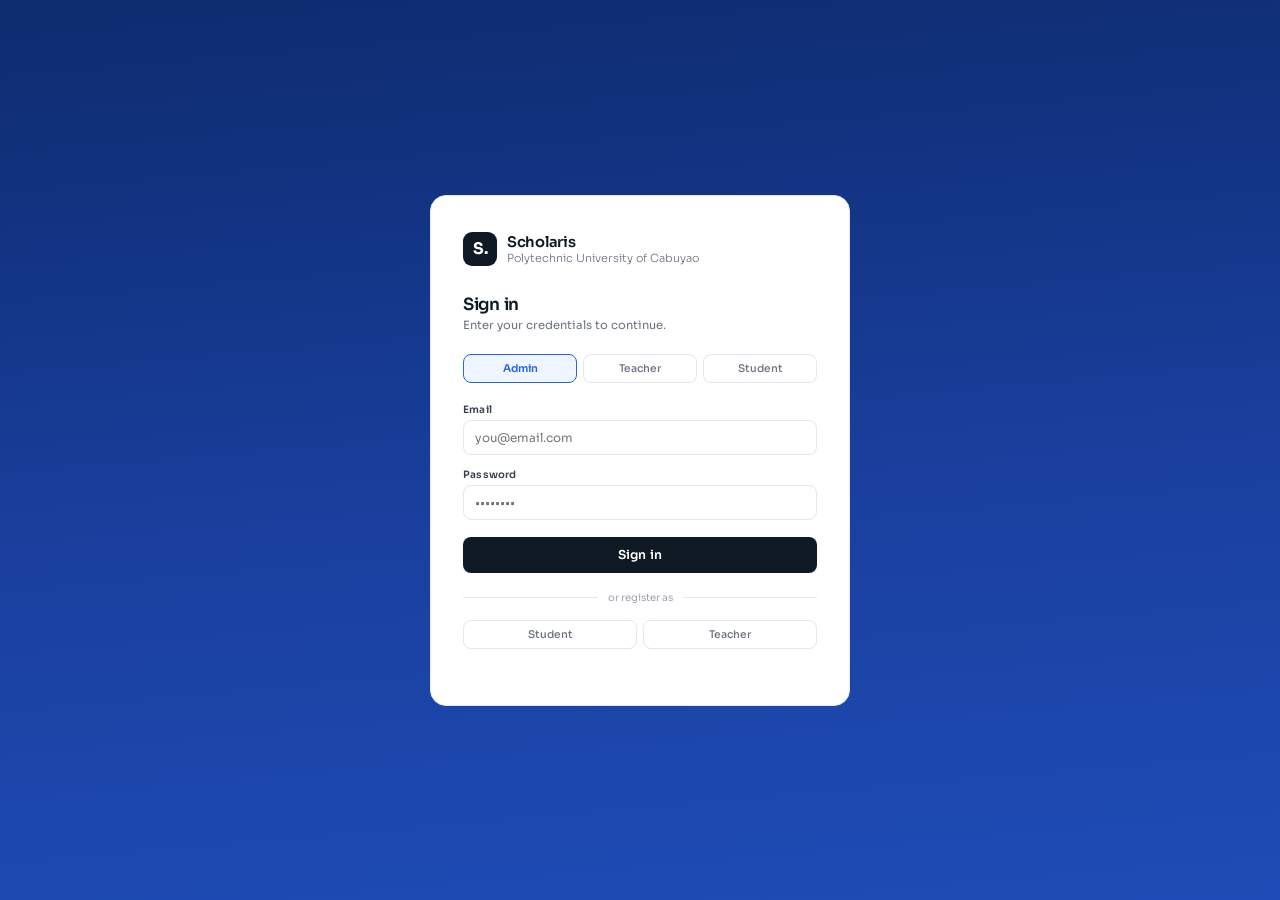
==== commit d17e9f00: "Update index.html" ====
--- a/index.html
+++ b/index.html
@@ -3,597 +3,500 @@
 <head>
   <meta charset="UTF-8">
   <meta name="viewport" content="width=device-width, initial-scale=1.0">
-  <title>Scholaris — Sign In</title>
+  <title>Scholaris LMS — Polytechnic University of Cabuyao</title>
   <script src="https://code.jquery.com/jquery-3.7.1.min.js"></script>
-  <style>
-    @import url('https://fonts.googleapis.com/css2?family=Sora:wght@300;400;500;600;700&display=swap');
-
-    *, *::before, *::after { box-sizing: border-box; margin: 0; padding: 0; }
-
-    :root {
-      --ink:     #0f1923;
-      --ink-2:   #374151;
-      --ink-3:   #6b7280;
-      --ink-4:   #9ca3af;
-      --line:    #e5e7eb;
-      --bg:      #f9fafb;
-      --white:   #ffffff;
-      --blue:    #2563eb;
-      --blue-dk: #1d4ed8;
-      --blue-lt: #eff6ff;
-      --red:     #dc2626;
-      --red-lt:  #fef2f2;
-      --green:   #16a34a;
-      --green-lt:#f0fdf4;
-      --r:       8px;
-      --t:       0.18s ease;
-      --font:    'Sora', sans-serif;
-    }
-
-    html, body {
-      height: 100%;
-      font-family: var(--font);
-      color: var(--ink);
-      font-size: 14px;
-    }
-
-    body {
-      display: flex;
-      align-items: center;
-      justify-content: center;
-      min-height: 100vh;
-      padding: 24px 16px;
-      background: linear-gradient(175deg, #0d2b6e 0%, #1a3f9e 55%, #1e4db7 100%);
-    }
-
-    /* ── CARD ── */
-    .card {
-      width: 100%;
-      max-width: 420px;
-      background: var(--white);
-      border: 1px solid var(--line);
-      border-radius: 16px;
-      padding: 36px 32px;
-      animation: up 0.3s ease both;
-    }
-
-    @keyframes up {
-      from { opacity: 0; transform: translateY(16px); }
-      to   { opacity: 1; transform: translateY(0); }
-    }
-
-    /* ── LOGO ── */
-    .logo {
-      display: flex;
-      align-items: center;
-      gap: 10px;
-      margin-bottom: 28px;
-    }
-    .logo-mark {
-      width: 34px; height: 34px;
-      background: var(--ink);
-      border-radius: 9px;
-      display: flex; align-items: center; justify-content: center;
-      font-size: 16px; color: white; font-weight: 700;
-      letter-spacing: -0.5px;
-      flex-shrink: 0;
-    }
-    .logo-text {
-      font-size: 1.05rem;
-      font-weight: 600;
-      color: var(--ink);
-      letter-spacing: -0.3px;
-    }
-    .logo-text span {
-      font-weight: 300;
-      color: var(--ink-3);
-      font-size: 0.8rem;
-      display: block;
-      letter-spacing: 0;
-    }
-
-    /* ── HEADING ── */
-    .head { margin-bottom: 22px; }
-    .head h2 {
-      font-size: 1.2rem;
-      font-weight: 600;
-      color: var(--ink);
-      letter-spacing: -0.3px;
-    }
-    .head p {
-      font-size: 0.82rem;
-      color: var(--ink-3);
-      margin-top: 3px;
-    }
-
-    /* ── ROLE PILLS ── */
-    .role-row {
-      display: flex;
-      gap: 6px;
-      margin-bottom: 20px;
-    }
-    .role-pill {
-      flex: 1;
-      padding: 7px 10px;
-      border: 1.5px solid var(--line);
-      border-radius: var(--r);
-      background: var(--white);
-      font-family: var(--font);
-      font-size: 0.76rem;
-      font-weight: 500;
-      color: var(--ink-3);
-      cursor: pointer;
-      transition: all var(--t);
-      text-align: center;
-    }
-    .role-pill:hover { border-color: var(--blue); color: var(--blue); }
-    .role-pill.on {
-      border-color: var(--blue);
-      background: var(--blue-lt);
-      color: var(--blue);
-      font-weight: 600;
-    }
-
-    /* ── FORM ── */
-    .fields { display: flex; flex-direction: column; gap: 13px; }
-    .row2 { display: grid; grid-template-columns: 1fr 1fr; gap: 10px; }
-
-    .fg { display: flex; flex-direction: column; gap: 4px; }
-    .fg label {
-      font-size: 0.72rem;
-      font-weight: 600;
-      color: var(--ink-2);
-      letter-spacing: 0.02em;
-    }
-    .fg input, .fg select {
-      width: 100%;
-      padding: 9px 11px;
-      border: 1.5px solid var(--line);
-      border-radius: var(--r);
-      font-family: var(--font);
-      font-size: 0.85rem;
-      color: var(--ink);
-      background: var(--white);
-      transition: border-color var(--t), box-shadow var(--t);
-      outline: none;
-    }
-    .fg input:focus, .fg select:focus {
-      border-color: var(--blue);
-      box-shadow: 0 0 0 3px rgba(37,99,235,0.1);
-    }
-    .fg input.err { border-color: var(--red); }
-    .fg input.ok  { border-color: #86efac; }
-    .hint {
-      font-size: 0.68rem;
-      min-height: 12px;
-      font-weight: 500;
-    }
-    .hint.err { color: var(--red); }
-    .hint.ok  { color: var(--green); }
-
-    /* ── ALERT ── */
-    .alert {
-      padding: 10px 12px;
-      border-radius: var(--r);
-      font-size: 0.78rem;
-      font-weight: 500;
-      display: none;
-      margin-bottom: 14px;
-      animation: up 0.2s ease;
-    }
-    .alert.err  { background: var(--red-lt);   color: var(--red);   }
-    .alert.ok   { background: var(--green-lt);  color: var(--green); }
-
-    /* ── BUTTON ── */
-    .btn {
-      width: 100%;
-      padding: 10px;
-      background: var(--ink);
-      color: white;
-      border: none;
-      border-radius: var(--r);
-      font-family: var(--font);
-      font-size: 0.88rem;
-      font-weight: 600;
-      cursor: pointer;
-      transition: background var(--t), transform var(--t);
-      letter-spacing: 0.01em;
-      margin-top: 4px;
-    }
-    .btn:hover { background: var(--ink-2); }
-    .btn:active { transform: scale(0.98); }
-
-    /* ── SWITCH LINK ── */
-    .switch {
-      margin-top: 20px;
-      text-align: center;
-      font-size: 0.78rem;
-      color: var(--ink-3);
-    }
-    .switch a {
-      color: var(--blue);
-      font-weight: 600;
-      cursor: pointer;
-      text-decoration: none;
-    }
-    .switch a:hover { text-decoration: underline; }
-
-    /* ── DIVIDER ── */
-    .divider {
-      display: flex; align-items: center; gap: 10px;
-      margin: 18px 0 16px;
-      font-size: 0.72rem; color: var(--ink-4);
-    }
-    .divider::before, .divider::after {
-      content: ''; flex: 1; height: 1px; background: var(--line);
-    }
-
-    /* ── SHAKE ── */
-    @keyframes shake {
-      0%,100%{transform:translateX(0)} 25%{transform:translateX(-5px)} 75%{transform:translateX(5px)}
-    }
-    .shake { animation: shake 0.3s ease; }
-
-    @media (max-width: 480px) {
-      .card { padding: 28px 20px; }
-      .row2 { grid-template-columns: 1fr; }
-    }
-  </style>
+  <link rel="stylesheet" href="style.css">
 </head>
 <body>
 
-<div class="card" id="mainCard">
-
-  <!-- LOGO -->
-  <div class="logo">
-    <div class="logo-mark">S.</div>
-    <div class="logo-text">
-      Scholaris
-      <span>Polytechnic University of Cabuyao</span>
-    </div>
+<!-- ══ SIDEBAR ══════════════════════════════════════════════════ -->
+<aside class="sidebar">
+  <div class="sidebar-logo">
+    <span class="logo-name">Scholaris<span>.</span></span>
+    <span class="logo-sub">Polytechnic University of Cabuyao</span>
   </div>
-
-  <!-- ══ VIEW: LOGIN ══ -->
-  <div id="v-login">
-    <div class="head">
-      <h2>Sign in</h2>
-      <p>Enter your credentials to continue.</p>
-    </div>
-
-    <div class="role-row" id="loginRoles">
-      <button class="role-pill on" data-role="admin">Admin</button>
-      <button class="role-pill" data-role="teacher">Teacher</button>
-    </div>
-
-    <div class="alert" id="loginAlert"></div>
-
-    <div class="fields">
-      <div class="fg">
-        <label>Email</label>
-        <input type="email" id="lEmail" placeholder="you@email.com" autocomplete="off">
-      </div>
-      <div class="fg">
-        <label>Password</label>
-        <input type="password" id="lPass" placeholder="••••••••">
-      </div>
-      <button class="btn" onclick="auth.login()">Sign in</button>
-    </div>
-
+  <nav>
+    <div class="nav-section">
+      <div class="nav-section-label">Main</div>
+      <div class="nav-link" data-page="dashboard"></span> Dashboard </div>
+    </div>
+    <div class="nav-section">
+      <div class="nav-section-label">Management</div>
+      <div class="nav-link" data-page="students"></span> Students <span class="nav-badge" id="sidebarStudentBadge">0</span></div>
+      <div class="nav-link" data-page="teachers"></span> Teachers <span class="nav-badge" id="sidebarTeacherBadge">0</span></div>
+      <div class="nav-link" data-page="sections"></span> Sections <span class="nav-badge" id="sidebarSectionBadge">0</span></div>
+      <div class="nav-link" data-page="courses"></span> Subjects <span class="nav-badge" id="sidebarCourseBadge">0</span></div>
+    </div>
+    <div class="nav-section">
+      <div class="nav-section-label">Academic</div>
+      <div class="nav-link" data-page="grades"></span> Grades &amp; Attendance</div>
+      <div class="nav-link" data-page="reports"></span> Reports </div>
+    </div>
+    <div class="nav-section">
+      <div class="nav-section-label">System</div>
+      <div class="nav-link" data-page="settings"></span> Settings </div>
+    </div>
+  </nav>
+  <div class="sidebar-footer">
+    <div class="admin-chip">
+      <div class="admin-avatar" id="sidebarAvatar">?</div>
+      <div class="admin-info">
+        <strong id="sidebarUserName">—</strong>
+        <small id="sidebarUserRole">A.Y. 2025–2026</small>
+      </div>
+    </div>
   </div>
-
-  <!-- ══ VIEW: STUDENT REGISTRATION ══ -->
-  <div id="v-reg-student" style="display:none;">
-    <div class="head">
-      <h2>Student registration</h2>
-      <p>Create your student account.</p>
-    </div>
-
-    <div class="alert" id="stuAlert"></div>
-
-    <div class="fields">
-      <div class="row2">
-        <div class="fg">
-          <label>First name</label>
-          <input type="text" id="sFn" placeholder="Juan" autocomplete="off">
-          <span class="hint" id="sFn-h"></span>
-        </div>
-        <div class="fg">
-          <label>Last name</label>
-          <input type="text" id="sLn" placeholder="Dela Cruz" autocomplete="off">
-          <span class="hint" id="sLn-h"></span>
-        </div>
-      </div>
-      <div class="fg">
-        <label>Email</label>
-        <input type="email" id="sEmail" placeholder="juan@email.com" autocomplete="off">
-        <span class="hint" id="sEmail-h"></span>
-      </div>
-      <div class="row2">
-        <div class="fg">
-          <label>Student ID</label>
-          <input type="text" id="sId" placeholder="202400001" oninput="this.value=this.value.replace(/\D/g,'')">
-          <span class="hint" id="sId-h"></span>
-        </div>
-        <div class="fg">
-          <label>Year Level</label>
-          <select id="sYear">
-            <option value="">— Select —</option>
+</aside>
+
+<div class="sidebar-overlay" id="sidebarOverlay"></div>
+
+<!-- ══ MAIN AREA ══════════════════════════════════════════════ -->
+<div class="main-area">
+  <header class="topnav">
+    <button class="menu-toggle" id="menuToggle" aria-label="Toggle sidebar">☰</button>
+    <div class="topnav-breadcrumb">
+      <span class="crumb-root">Scholaris</span>
+      <span class="sep">›</span>
+      <span class="crumb-current" id="breadcrumbCurrent">Dashboard</span>
+    </div>
+    <div class="topnav-right">
+      <span class="topnav-date" id="topnavDate"></span>
+      <div class="session-chip" id="sessionChip">
+        <span class="session-role" id="sessionRole"></span>
+        <span class="session-name" id="sessionName"></span>
+      </div>
+      <button class="btn-logout" onclick="app.logout()">⎋ Logout</button>
+    </div>
+  </header>
+
+  <main class="page-content">
+
+    <!-- ══ DASHBOARD ══ -->
+    <div class="page-view" id="page-dashboard">
+      <div class="page-header">
+        <div><h2>Dashboard</h2><p>Welcome back — here's a live snapshot of Scholaris LMS.</p></div>
+      </div>
+      <div class="stats-grid">
+        <div class="stat-card"><div class="stat-icon green">🎓</div><div><span class="stat-val" id="dashStudents">0</span><span class="stat-label">Students</span></div></div>
+        <div class="stat-card"><div class="stat-icon blue">👨‍🏫</div><div><span class="stat-val" id="dashTeachers">0</span><span class="stat-label">Teachers</span></div></div>
+        <div class="stat-card"><div class="stat-icon purple">🏫</div><div><span class="stat-val" id="dashSections">0</span><span class="stat-label">Sections</span></div></div>
+        <div class="stat-card"><div class="stat-icon gold">📚</div><div><span class="stat-val" id="dashCourses">0</span><span class="stat-label">Subjects</span></div></div>
+      </div>
+      <div class="two-col">
+        <div class="card">
+          <div class="card-head"><div class="card-title"><span class="card-title-icon">🕐</span>Recent Students</div></div>
+          <table class="mini-table">
+            <thead><tr><th>Name</th><th>Section</th><th>Avg Grade</th><th>Status</th></tr></thead>
+            <tbody id="recentStudentsBody"></tbody>
+          </table>
+        </div>
+        <div class="card">
+          <div class="card-head"><div class="card-title"><span class="card-title-icon">📋</span> Activity Log</div></div>
+          <div class="activity-list" id="activityList"></div>
+        </div>
+      </div>
+    </div>
+
+    <!-- ══ STUDENTS ══ -->
+    <div class="page-view" id="page-students">
+      <div class="page-header">
+        <div><h2>Students</h2><p>Register, search, update, and delete student records and enrollments.</p></div>
+      </div>
+      <div class="two-col">
+        <div class="card">
+          <div class="card-head"><div class="card-title"><span class="card-title-icon">➕</span> Register New Student</div></div>
+          <div class="form-group">
+            <label for="stuName">Full Name</label>
+            <input type="text" id="stuName" placeholder="e.g. Juan Dela Cruz" autocomplete="off" oninput="this.value=this.value.replace(/[^a-zA-Z\s\-'.]/g,'')">
+            <span class="field-msg" id="stuName-msg"></span>
+          </div>
+          <div class="form-group">
+            <label for="stuEmail">Email Address</label>
+            <input type="email" id="stuEmail" placeholder="e.g. juan@pnc.edu.ph" autocomplete="off">
+            <span class="field-msg" id="stuEmail-msg"></span>
+          </div>
+          <div class="form-group">
+            <label for="stuId">Student ID</label>
+            <input type="text" id="stuId" placeholder="e.g. 202400001" autocomplete="off" oninput="this.value=this.value.replace(/[^0-9]/g,'')">
+            <span class="field-msg" id="stuId-msg"></span>
+          </div>
+          <div class="form-group">
+            <label for="stuSection">Section</label>
+            <select id="stuSection"><option value="">— Select Section —</option></select>
+          </div>
+          <button class="btn-primary" onclick="app.studentManager.add()">＋ Register Student</button>
+        </div>
+        <div class="card">
+          <div class="card-head">
+            <div class="card-title"><span class="card-title-icon">👥</span> Student Profiles</div>
+            <span class="student-count" id="studentCount">0 student(s)</span>
+          </div>
+          <div class="search-row">
+            <input type="text" id="stuSearch" placeholder="🔍  Search students...">
+            <select id="stuField">
+              <option value="all">All Fields</option>
+              <option value="name">Name</option>
+              <option value="studentId">ID Number</option>
+              <option value="section">Section</option>
+            </select>
+          </div>
+          <div class="data-list" id="studentList"></div>
+        </div>
+      </div>
+    </div>
+
+    <!-- ══ TEACHERS ══ -->
+    <div class="page-view" id="page-teachers">
+      <div class="page-header">
+        <div><h2>Teachers</h2><p>Register teacher accounts and assign them to sections.</p></div>
+      </div>
+      <div class="two-col">
+        <div class="card">
+          <div class="card-head"><div class="card-title"><span class="card-title-icon">➕</span> Register New Teacher</div></div>
+          <div class="form-group">
+            <label for="tchName">Full Name</label>
+            <input type="text" id="tchName" placeholder="e.g. Maria Santos" autocomplete="off">
+            <span class="field-msg" id="tchName-msg"></span>
+          </div>
+          <div class="form-group">
+            <label for="tchEmail">Email Address</label>
+            <input type="email" id="tchEmail" placeholder="e.g. msantos@pnc.edu.ph" autocomplete="off">
+            <span class="field-msg" id="tchEmail-msg"></span>
+          </div>
+          <div class="form-group">
+            <label for="tchId">Employee ID</label>
+            <input type="text" id="tchId" placeholder="e.g. EMP-001" autocomplete="off">
+            <span class="field-msg" id="tchId-msg"></span>
+          </div>
+          <div class="form-group">
+            <label for="tchPassword">Password</label>
+            <input type="password" id="tchPassword" placeholder="Min. 6 characters" autocomplete="off">
+            <span class="field-msg" id="tchPassword-msg"></span>
+          </div>
+          <div class="form-group">
+            <label for="tchPassword2">Confirm Password</label>
+            <input type="password" id="tchPassword2" placeholder="Repeat password" autocomplete="off">
+            <span class="field-msg" id="tchPassword2-msg"></span>
+          </div>
+          <div class="form-group">
+            <label for="tchDept">Department / College</label>
+            <select id="tchDept">
+              <option value="">— Select Department —</option>
+              <optgroup label="CCS — College of Computing Studies">
+                <option value="CCS - Information Technology">CCS · Information Technology (IT)</option>
+                <option value="CCS - Computer Science">CCS · Computer Science (CS)</option>
+                <option value="CCS - Information Systems">CCS · Information Systems (IS)</option>
+              </optgroup>
+              <optgroup label="COE — College of Engineering">
+                <option value="COE - Industrial Engineering">COE · Industrial Engineering (IE)</option>
+                <option value="COE - Computer Engineering">COE · Computer Engineering (CPE)</option>
+                <option value="COE - Electronics Engineering">COE · Electronics Engineering (ECE)</option>
+              </optgroup>
+              <optgroup label="COED — College of Education">
+                <option value="COED - Elementary Education">COED · Elementary Education (BEED)</option>
+                <option value="COED - Secondary Education">COED · Secondary Education (BSED)</option>
+              </optgroup>
+              <optgroup label="CBAA — College of Business Administration">
+                <option value="CBAA - Accountancy">CBAA · Accountancy (BSA)</option>
+                <option value="CBAA - Business Administration">CBAA · Business Administration (BSBA)</option>
+              </optgroup>
+              <optgroup label="CHAS — College of Health and Allied Sciences">
+                <option value="CHAS - Nursing">CHAS · Nursing (BSN)</option>
+              </optgroup>
+              <optgroup label="CAS — College of Arts and Sciences">
+                <option value="CAS - Psychology">CAS · Psychology (BS Psych)</option>
+              </optgroup>
+            </select>
+          </div>
+          <button class="btn-primary" onclick="app.teacherManager.add()">＋ Register Teacher</button>
+        </div>
+        <div class="card">
+          <div class="card-head">
+            <div class="card-title"><span class="card-title-icon">👨‍🏫</span> Teacher Registry</div>
+            <span id="teacherCount" class="student-count">0 teacher(s)</span>
+          </div>
+          <div class="search-row">
+            <input type="text" id="tchSearch" placeholder="🔍  Search teachers...">
+          </div>
+          <div class="data-list" id="teacherList"></div>
+        </div>
+      </div>
+    </div>
+
+    <!-- ══ SECTIONS ══ -->
+    <div class="page-view" id="page-sections">
+      <div class="page-header">
+        <div><h2>Sections</h2><p>View all sections and manage teacher assignments.</p></div>
+      </div>
+      <div class="card" style="margin-bottom:18px;">
+        <div class="card-head">
+          <div class="card-title"><span class="card-title-icon">🔎</span> Filter Sections</div>
+          <span id="sectionCount" class="student-count">0 section(s)</span>
+        </div>
+        <div class="search-row">
+          <input type="text" id="secSearch" placeholder="🔍  Search sections...">
+          <select id="secYearFilter">
+            <option value="all">All Year Levels</option>
             <option value="1st Year">1st Year</option>
             <option value="2nd Year">2nd Year</option>
             <option value="3rd Year">3rd Year</option>
             <option value="4th Year">4th Year</option>
           </select>
-          <span class="hint" id="sYear-h"></span>
-        </div>
-      </div>
-      <div class="row2">
-        <div class="fg">
-          <label>Password</label>
-          <input type="password" id="sPass" placeholder="Min. 6 chars">
-          <span class="hint" id="sPass-h"></span>
-        </div>
-        <div class="fg">
-          <label>Confirm password</label>
-          <input type="password" id="sPass2" placeholder="Repeat">
-          <span class="hint" id="sPass2-h"></span>
-        </div>
-      </div>
-      <button class="btn" onclick="auth.registerStudent()">Create account</button>
-    </div>
-
-    <div class="switch">Already have an account? <a onclick="auth.show('login')">Sign in</a></div>
-  </div>
-
-  <!-- ══ VIEW: TEACHER REGISTRATION ══ -->
-  <div id="v-reg-teacher" style="display:none;">
-    <div class="head">
-      <h2>Teacher registration</h2>
-      <p>Create your teacher account.</p>
-    </div>
-
-    <div class="alert" id="tchAlert"></div>
-
-    <div class="fields">
-      <div class="row2">
-        <div class="fg">
-          <label>First name</label>
-          <input type="text" id="tFn" placeholder="Maria" autocomplete="off">
-          <span class="hint" id="tFn-h"></span>
-        </div>
-        <div class="fg">
-          <label>Last name</label>
-          <input type="text" id="tLn" placeholder="Santos" autocomplete="off">
-          <span class="hint" id="tLn-h"></span>
-        </div>
-      </div>
-      <div class="fg">
-        <label>Email</label>
-        <input type="email" id="tEmail" placeholder="msantos@pnc.edu.ph" autocomplete="off">
-        <span class="hint" id="tEmail-h"></span>
-      </div>
-      <div class="row2">
-        <div class="fg">
-          <label>Employee ID</label>
-          <input type="text" id="tId" placeholder="EMP-001" autocomplete="off">
-          <span class="hint" id="tId-h"></span>
-        </div>
-      <div class="fg">
-          <label>Department</label>
-          <select id="tDept">
-            <option value="">— Select —</option>
-            <optgroup label="CCS">
-              <option value="CCS - Information Technology">CCS · IT</option>
-              <option value="CCS - Computer Science">CCS · CS</option>
-            </optgroup>
-            <optgroup label="COE">
-              <option value="COE - Industrial Engineering">COE · IE</option>
-              <option value="COE - Computer Engineering">COE · CPE</option>
-              <option value="COE - Electronics Engineering">COE · ECE</option>
-            </optgroup>
-            <optgroup label="COED">
-              <option value="COED - Elementary Education">COED · BEED</option>
-              <option value="COED - Secondary Education">COED · BSED</option>
-            </optgroup>
-            <optgroup label="CBAA">
-              <option value="CBAA - Accountancy">CBAA · BSA</option>
-              <option value="CBAA - Business Administration">CBAA · BSBA</option>
-            </optgroup>
-            <optgroup label="CHAS">
-              <option value="CHAS - Nursing">CHAS · Nursing</option>
-            </optgroup>
-            <optgroup label="CAS">
-              <option value="CAS - Psychology">CAS · Psychology</option>
-            </optgroup>
+          <select id="secProgFilter">
+            <option value="all">All Programs</option>
+            <option value="IT">IT</option>
+            <option value="CS">CS</option>
+            <option value="IS">IS</option>
           </select>
         </div>
       </div>
-      <div class="row2">
-        <div class="fg">
-          <label>Password</label>
-          <input type="password" id="tPass" placeholder="Min. 6 chars">
-          <span class="hint" id="tPass-h"></span>
-        </div>
-        <div class="fg">
-          <label>Confirm password</label>
-          <input type="password" id="tPass2" placeholder="Repeat">
-          <span class="hint" id="tPass2-h"></span>
-        </div>
-      </div>
-      <button class="btn" onclick="auth.registerTeacher()">Create account</button>
-    </div>
-
-    <div class="switch">Already have an account? <a onclick="auth.show('login')">Sign in</a></div>
-  </div>
-
+      <div class="data-list" id="sectionList" style="max-height:none;"></div>
+    </div>
+
+    <!-- ══ SUBJECTS ══ -->
+    <div class="page-view" id="page-courses">
+      <div class="page-header">
+        <div><h2>Subjects</h2><p>Create and manage the subject catalog.</p></div>
+      </div>
+      <div class="two-col">
+        <div class="card">
+          <div class="card-head"><div class="card-title"><span class="card-title-icon">➕</span> Create New Subject</div></div>
+          <div class="form-group">
+            <label for="crsName">Subject Name</label>
+            <input type="text" id="crsName" placeholder="e.g. Data Structures" oninput="this.value=this.value.replace(/[^a-zA-Z\s]/g,'')">
+          </div>
+          <div class="form-group">
+            <label for="crsCode">Subject Code</label>
+            <input type="text" id="crsCode" placeholder="e.g. CS201">
+          </div>
+          <div class="form-group">
+            <label for="crsUnits">Units</label>
+            <select id="crsUnits">
+              <option value="1">1 Unit</option>
+              <option value="2">2 Units</option>
+              <option value="3" selected>3 Units</option>
+              <option value="4">4 Units</option>
+              <option value="5">5 Units</option>
+            </select>
+          </div>
+          <button class="btn-primary" onclick="app.courseManager.add()">＋ Add Subject</button>
+        </div>
+        <div class="card">
+          <div class="card-head">
+            <div class="card-title"><span class="card-title-icon">📋</span> Subject Catalog</div>
+            <span class="student-count" id="courseCount">0 subject(s)</span>
+          </div>
+          <div class="search-row">
+            <input type="text" id="crsSearch" placeholder="🔍  Search subjects...">
+          </div>
+          <div class="data-list" id="courseList"></div>
+        </div>
+      </div>
+    </div>
+
+    <!-- ══ GRADES & ATTENDANCE ══ -->
+    <div class="page-view" id="page-grades">
+      <div class="page-header">
+        <div><h2>Grades &amp; Attendance</h2><p>Store and manage student grades and attendance per subject.</p></div>
+      </div>
+
+      <!-- Filter bar -->
+      <div class="card" style="margin-bottom:18px;">
+        <div class="card-head"><div class="card-title"><span class="card-title-icon">🔎</span> Select Student &amp; Subject</div></div>
+        <div class="search-row" style="flex-wrap:wrap;">
+          <select id="gradeStudentSelect" style="flex:2;min-width:180px;"><option value="">— Select Student —</option></select>
+          <select id="gradeSubjectSelect" style="flex:2;min-width:180px;"><option value="">— Select Subject —</option></select>
+          <button class="btn-ghost" onclick="app.gradesManager.load()">📂 Load Record</button>
+        </div>
+      </div>
+
+      <!-- Grade + Attendance form (hidden until loaded) -->
+      <div id="gradeRecordArea" style="display:none;">
+        <div class="two-col">
+          <!-- Grade Entry -->
+          <div class="card">
+            <div class="card-head"><div class="card-title"><span class="card-title-icon">📝</span> Grade Entry</div></div>
+            <div id="gradeStudentInfo" class="info-box" style="margin-bottom:14px;"></div>
+            <div class="form-group">
+              <label>Prelim Grade (0–100)</label>
+              <input type="number" id="gradePrelim" min="0" max="100" placeholder="e.g. 87" oninput="app.gradesManager.computePreview()">
+            </div>
+            <div class="form-group">
+              <label>Midterm Grade (0–100)</label>
+              <input type="number" id="gradeMidterm" min="0" max="100" placeholder="e.g. 90" oninput="app.gradesManager.computePreview()">
+            </div>
+            <div class="form-group">
+              <label>Finals Grade (0–100)</label>
+              <input type="number" id="gradeFinals" min="0" max="100" placeholder="e.g. 85" oninput="app.gradesManager.computePreview()">
+            </div>
+            <div class="form-group">
+              <label>Computed Final Grade <span style="font-size:0.7rem;color:var(--n500);">(Prelim 30% · Midterm 30% · Finals 40%)</span></label>
+              <div id="computedGrade" class="computed-grade-box">—</div>
+            </div>
+            <button class="btn-primary" onclick="app.gradesManager.save()">💾 Save Grade</button>
+          </div>
+
+          <!-- Attendance -->
+          <div class="card">
+            <div class="card-head"><div class="card-title"><span class="card-title-icon">📅</span> Attendance Record</div></div>
+            <div class="form-group">
+              <label>Date</label>
+              <input type="date" id="attendDate">
+            </div>
+            <div class="form-group">
+              <label>Status</label>
+              <select id="attendStatus">
+                <option value="present">✅ Present</option>
+                <option value="absent">❌ Absent</option>
+                <option value="late">⏰ Late</option>
+                <option value="excused">📋 Excused</option>
+              </select>
+            </div>
+            <div class="form-group">
+              <label>Remarks (optional)</label>
+              <input type="text" id="attendRemarks" placeholder="e.g. Medical certificate submitted">
+            </div>
+            <button class="btn-primary" onclick="app.gradesManager.addAttendance()" style="margin-bottom:14px;">＋ Log Attendance</button>
+            <div class="card-head" style="margin-top:4px;border-bottom:none;padding-bottom:6px;">
+              <div class="card-title" style="font-size:0.85rem;">Attendance History</div>
+              <div id="attendSummary" style="font-size:0.75rem;color:var(--n500);"></div>
+            </div>
+            <div class="data-list" id="attendanceList" style="max-height:200px;"></div>
+          </div>
+        </div>
+      </div>
+
+      <div id="gradeEmptyState" class="empty-state" style="margin-top:40px;">
+        <div class="empty-icon">📝</div>
+        <p>Select a student and subject above, then click <strong>Load Record</strong>.</p>
+      </div>
+    </div>
+
+    <!-- ══ REPORTS ══ -->
+    <div class="page-view" id="page-reports">
+      <div class="page-header">
+        <div><h2>Reports</h2><p>Generate reports for enrollment analytics and student performance.</p></div>
+        <button class="btn-ghost" onclick="app.printReport()">🖨️ Print Report</button>
+      </div>
+
+      <!-- Summary stats -->
+      <div class="stats-grid" style="grid-template-columns:repeat(4,1fr);margin-bottom:20px;">
+        <div class="stat-card"><div class="stat-icon green">🎓</div><div><span class="stat-val" id="rptTotalStudents">0</span><span class="stat-label">Total Students</span></div></div>
+        <div class="stat-card"><div class="stat-icon blue">👨‍🏫</div><div><span class="stat-val" id="rptTotalTeachers">0</span><span class="stat-label">Total Teachers</span></div></div>
+        <div class="stat-card"><div class="stat-icon gold">📚</div><div><span class="stat-val" id="rptTotalCourses">0</span><span class="stat-label">Total Subjects</span></div></div>
+        <div class="stat-card"><div class="stat-icon purple">🔗</div><div><span class="stat-val" id="rptTotalEnr">0</span><span class="stat-label">Total Enrollments</span></div></div>
+      </div>
+
+      <div class="two-col" style="margin-bottom:20px;">
+        <div class="card">
+          <div class="card-head"><div class="card-title"><span class="card-title-icon">📐</span> Key Metrics</div></div>
+          <div class="report-row"><span class="r-label">Average subject load per student</span><span class="r-val" id="rptAvgLoad">0</span></div>
+          <div class="report-row"><span class="r-label">Students with full load (≥ 3 subjects)</span><span class="r-val" id="rptFullLoad">0</span></div>
+          <div class="report-row"><span class="r-label">Students with no enrollment</span><span class="r-val" id="rptNoEnr">0</span></div>
+          <div class="report-row"><span class="r-label">Students with grades recorded</span><span class="r-val" id="rptWithGrades">0</span></div>
+          <div class="report-row"><span class="r-label">Overall class average grade</span><span class="r-val" id="rptClassAvg">—</span></div>
+          <div class="report-row"><span class="r-label">Passing students</span><span class="r-val" id="rptPassed">0</span></div>
+          <div class="report-row"><span class="r-label">Failing students</span><span class="r-val" id="rptFailed">0</span></div>
+        </div>
+        <div class="card">
+          <div class="card-head"><div class="card-title"><span class="card-title-icon">📊</span> Enrollment per Subject</div></div>
+          <div id="courseEnrollBars"></div>
+        </div>
+      </div>
+
+      <!-- Student Performance Table -->
+      <div class="card" id="printArea">
+        <div class="card-head">
+          <div class="card-title"><span class="card-title-icon">🏆</span> Student Performance Report</div>
+          <div style="display:flex;gap:8px;align-items:center;">
+            <select id="rptSectionFilter" onchange="app.renderPerformanceTable()" style="font-size:0.76rem;padding:4px 8px;">
+              <option value="all">All Sections</option>
+            </select>
+            <select id="rptStatusFilter" onchange="app.renderPerformanceTable()" style="font-size:0.76rem;padding:4px 8px;">
+              <option value="all">All Status</option>
+              <option value="passed">Passed</option>
+              <option value="failed">Failed</option>
+              <option value="incomplete">Incomplete</option>
+            </select>
+          </div>
+        </div>
+        <div style="overflow-x:auto;">
+          <table class="mini-table">
+            <thead>
+              <tr>
+                <th>Student</th>
+                <th>ID</th>
+                <th>Section</th>
+                <th>Enrolled Subjects</th>
+                <th>Prelim</th>
+                <th>Midterm</th>
+                <th>Finals</th>
+                <th>Final Grade</th>
+                <th>Attendance</th>
+                <th>Status</th>
+              </tr>
+            </thead>
+            <tbody id="performanceBody"></tbody>
+          </table>
+        </div>
+      </div>
+    </div>
+
+    <!-- ══ SETTINGS ══ -->
+    <div class="page-view" id="page-settings">
+      <div class="page-header"><div><h2>Settings</h2><p>System preferences and configuration.</p></div></div>
+      <div class="two-col">
+        <div class="card">
+          <div class="card-head"><div class="card-title"><span class="card-title-icon">🏫</span> System Info</div></div>
+          <div class="settings-row"><div class="settings-row-info"><strong>Institution</strong><small>Polytechnic University of Cabuyao</small></div></div>
+          <div class="settings-row"><div class="settings-row-info"><strong>Academic Year</strong><small>2025 – 2026</small></div></div>
+          <div class="settings-row"><div class="settings-row-info"><strong>System Version</strong><small>Scholaris LMS v2.0</small></div></div>
+          <div class="settings-row"><div class="settings-row-info"><strong>Storage</strong><small>Browser localStorage (persistent)</small></div></div>
+          <div class="settings-row"><div class="settings-row-info"><strong>Logged in as</strong><small id="settingsUser">—</small></div></div>
+        </div>
+        <div class="card">
+          <div class="card-head"><div class="card-title"><span class="card-title-icon">⚙️</span> Preferences</div></div>
+          <div class="settings-row">
+            <div class="settings-row-info"><strong>Show badge counters on sidebar</strong><small>Live enrollment counts on nav items</small></div>
+            <label class="toggle-switch"><input type="checkbox" checked><div class="toggle-track"></div></label>
+          </div>
+          <div class="settings-row">
+            <div class="settings-row-info"><strong>Confirm before deleting</strong><small>Show a prompt before removing records</small></div>
+            <label class="toggle-switch"><input type="checkbox" checked><div class="toggle-track"></div></label>
+          </div>
+          <div class="settings-row">
+            <div class="settings-row-info"><strong>Activity log on dashboard</strong><small>Track recent changes in real time</small></div>
+            <label class="toggle-switch"><input type="checkbox" checked><div class="toggle-track"></div></label>
+          </div>
+          <div class="settings-row">
+            <div class="settings-row-info"><strong>Passing grade threshold</strong><small>Minimum computed grade to pass (default: 75)</small></div>
+            <input type="number" id="passThreshold" value="75" min="50" max="100" style="width:70px;padding:5px 8px;font-size:0.82rem;">
+          </div>
+        </div>
+      </div>
+    </div>
+
+  </main>
+
+  <footer class="page-footer">
+    <span>Scholaris LMS v2.0</span> — Polytechnic University of Cabuyao &nbsp;·&nbsp; A.Y. 2025–2026
+    <span style="color:var(--n400);font-weight:400;">All data stored locally in your browser.</span>
+  </footer>
 </div>
 
+<script src="app.js"></script>
 <script>
-const DB = {
-  accts:    () => JSON.parse(localStorage.getItem('pnc_accounts') || '[]'),
-  students: () => JSON.parse(localStorage.getItem('pnc_students') || '[]'),
-  teachers: () => JSON.parse(localStorage.getItem('pnc_teachers') || '[]'),
-  sections: () => JSON.parse(localStorage.getItem('pnc_sections') || '[]'),
-  saveAccts:(d) => localStorage.setItem('pnc_accounts', JSON.stringify(d)),
-  saveStus: (d) => localStorage.setItem('pnc_students', JSON.stringify(d)),
-  saveTchs: (d) => localStorage.setItem('pnc_teachers', JSON.stringify(d)),
-};
-
-// Seed default admin
 (function() {
-  const a = DB.accts();
-  if (!a.some(x => x.role === 'admin')) {
-    a.push({ email: 'admin@pnc.edu.ph', password: 'admin123', role: 'admin', name: 'Admin' });
-    DB.saveAccts(a);
-  }
+  var toggle  = document.getElementById('menuToggle');
+  var sidebar = document.querySelector('.sidebar');
+  var overlay = document.getElementById('sidebarOverlay');
+  if (!toggle || !sidebar || !overlay) return;
+  function open()  { sidebar.classList.add('open');    overlay.classList.add('active');    document.body.style.overflow = 'hidden'; }
+  function close() { sidebar.classList.remove('open'); overlay.classList.remove('active'); document.body.style.overflow = ''; }
+  toggle.addEventListener('click', function() { sidebar.classList.contains('open') ? close() : open(); });
+  overlay.addEventListener('click', close);
+  document.querySelectorAll('.nav-link').forEach(function(l) { l.addEventListener('click', function() { if (window.innerWidth <= 768) close(); }); });
 })();
-
-const h = (id, msg, type) => {
-  $(`#${id}-h`).text(msg).removeClass('ok err').addClass(type);
-  $(`#${id}`).removeClass('ok err').addClass(type === 'ok' ? 'ok' : 'err');
-};
-const ch = (id) => { $(`#${id}-h`).text('').removeClass('ok err'); $(`#${id}`).removeClass('ok err'); };
-const showAlert = (id, msg, type) => $(`#${id}`).text(msg).removeClass('ok err').addClass(type).show();
-const hideAlert = (id) => $(`#${id}`).hide();
-
-const auth = {
-  role: 'admin',
-
-  show(view) {
-    $('[id^="v-"]').hide();
-    $(`#v-${view}`).show();
-  },
-
-  init() {
-    $('#loginRoles .role-pill').on('click', function() {
-      $('#loginRoles .role-pill').removeClass('on');
-      $(this).addClass('on');
-      auth.role = $(this).data('role');
-    });
-
-    // Live validation — student
-    $('#sFn').on('input', function() { this.value.trim().length >= 2 ? h('sFn','✓','ok') : ch('sFn'); });
-    $('#sLn').on('input', function() { this.value.trim().length >= 2 ? h('sLn','✓','ok') : ch('sLn'); });
-    $('#sEmail').on('input', function() {
-      const v = this.value.trim();
-      if (!v) { ch('sEmail'); return; }
-      if (!/^[^\s@]+@[^\s@]+\.[^\s@]+$/.test(v)) { h('sEmail','Invalid email.','err'); return; }
-      DB.accts().some(a => a.email.toLowerCase() === v.toLowerCase()) ? h('sEmail','Already registered.','err') : h('sEmail','✓','ok');
-    });
-    $('#sId').on('input', function() {
-      const v = this.value.trim();
-      if (!v) { ch('sId'); return; }
-      if (v.length < 4) { h('sId','Min 4 digits.','err'); return; }
-      DB.students().some(s => s.studentId === v) ? h('sId','ID exists.','err') : h('sId','✓','ok');
-    });
-    const livePass = (p, c) => {
-      $(`#${p}, #${c}`).on('input', () => {
-        const pv = $(`#${p}`).val(), cv = $(`#${c}`).val();
-        pv.length >= 6 ? h(p,'✓','ok') : (pv ? h(p,'Min 6 chars.','err') : ch(p));
-        if (cv) cv === pv ? h(c,'✓','ok') : h(c,'Mismatch.','err'); else ch(c);
-      });
-    };
-    livePass('sPass','sPass2');
-
-    // Live validation — teacher
-    $('#tFn').on('input', function() { this.value.trim().length >= 2 ? h('tFn','✓','ok') : ch('tFn'); });
-    $('#tLn').on('input', function() { this.value.trim().length >= 2 ? h('tLn','✓','ok') : ch('tLn'); });
-    $('#tEmail').on('input', function() {
-      const v = this.value.trim();
-      if (!v) { ch('tEmail'); return; }
-      if (!/^[^\s@]+@[^\s@]+\.[^\s@]+$/.test(v)) { h('tEmail','Invalid email.','err'); return; }
-      DB.accts().some(a => a.email.toLowerCase() === v.toLowerCase()) ? h('tEmail','Already registered.','err') : h('tEmail','✓','ok');
-    });
-    $('#tId').on('input', function() {
-      const v = this.value.trim();
-      if (!v) { ch('tId'); return; }
-      DB.teachers().some(t => t.employeeId.toLowerCase() === v.toLowerCase()) ? h('tId','ID exists.','err') : h('tId','✓','ok');
-    });
-    livePass('tPass','tPass2');
-
-    $('#lEmail, #lPass').on('keydown', e => { if (e.key === 'Enter') auth.login(); });
-  },
-
-  login() {
-    const email = $('#lEmail').val().trim().toLowerCase();
-    const pass  = $('#lPass').val();
-    hideAlert('loginAlert');
-    if (!email || !pass) { showAlert('loginAlert','Please fill in all fields.','err'); return; }
-    const acct = DB.accts().find(a => a.email.toLowerCase() === email && a.password === pass && a.role === this.role);
-    if (!acct) {
-      showAlert('loginAlert','Incorrect email, password, or role.','err');
-      $('#lEmail,#lPass').addClass('shake');
-      setTimeout(() => $('#lEmail,#lPass').removeClass('shake'), 350);
-      return;
-    }
-    sessionStorage.setItem('pnc_session', JSON.stringify({ email: acct.email, role: acct.role, name: acct.name, refId: acct.refId }));
-    window.location.href = 'index.html';
-  },
-
-  registerStudent() {
-    hideAlert('stuAlert');
-    const fn = $('#sFn').val().trim(), ln = $('#sLn').val().trim();
-    const email = $('#sEmail').val().trim(), id = $('#sId').val().trim();
-    const year = $('#sYear').val(), pass = $('#sPass').val(), pass2 = $('#sPass2').val();
-    let ok = true;
-
-    if (fn.length < 2) { h('sFn','Required.','err'); ok=false; }
-    if (ln.length < 2) { h('sLn','Required.','err'); ok=false; }
-    if (!/^[^\s@]+@[^\s@]+\.[^\s@]+$/.test(email)) { h('sEmail','Invalid email.','err'); ok=false; }
-    else if (DB.accts().some(a => a.email.toLowerCase()===email.toLowerCase())) { h('sEmail','Already registered.','err'); ok=false; }
-    if (id.length < 4) { h('sId','Min 4 digits.','err'); ok=false; }
-    else if (DB.students().some(s => s.studentId===id)) { h('sId','ID exists.','err'); ok=false; }
-    if (!year) { h('sYear','Please select a year level.','err'); ok=false; }
-    if (pass.length < 6) { h('sPass','Min 6 chars.','err'); ok=false; }
-    if (pass !== pass2)  { h('sPass2','Mismatch.','err'); ok=false; }
-    if (!ok) { showAlert('stuAlert','Please fix the errors above.','err'); return; }
-
-    const name = `${fn} ${ln}`;
-    const stus = DB.students();
-    stus.push({ name, email, studentId: id, section: '', yearLevel: year, enrolledCourses: [] });
-    DB.saveStus(stus);
-    const a = DB.accts();
-    a.push({ email, password: pass, role: 'student', name, refId: id });
-    DB.saveAccts(a);
-
-    showAlert('stuAlert','Account created! Redirecting to login…','ok');
-    setTimeout(() => {
-      this.show('login'); hideAlert('stuAlert');
-      $('#lEmail').val(email);
-      $('#loginRoles .role-pill').removeClass('on'); $('[data-role="student"]').addClass('on'); this.role='student';
-    }, 1600);
-  },
-
-  registerTeacher() {
-    hideAlert('tchAlert');
-    const fn = $('#tFn').val().trim(), ln = $('#tLn').val().trim();
-    const email = $('#tEmail').val().trim(), empId = $('#tId').val().trim();
-    const dept = $('#tDept').val().trim(), pass = $('#tPass').val(), pass2 = $('#tPass2').val();
-    let ok = true;
-
-    if (fn.length < 2) { h('tFn','Required.','err'); ok=false; }
-    if (ln.length < 2) { h('tLn','Required.','err'); ok=false; }
-    if (!/^[^\s@]+@[^\s@]+\.[^\s@]+$/.test(email)) { h('tEmail','Invalid email.','err'); ok=false; }
-    else if (DB.accts().some(a => a.email.toLowerCase()===email.toLowerCase())) { h('tEmail','Already registered.','err'); ok=false; }
-    if (!empId) { h('tId','Required.','err'); ok=false; }
-    else if (DB.teachers().some(t => t.employeeId.toLowerCase()===empId.toLowerCase())) { h('tId','ID exists.','err'); ok=false; }
-    if (pass.length < 6) { h('tPass','Min 6 chars.','err'); ok=false; }
-    if (pass !== pass2)  { h('tPass2','Mismatch.','err'); ok=false; }
-    if (!ok) { showAlert('tchAlert','Please fix the errors above.','err'); return; }
-
-    const name = `${fn} ${ln}`;
-    const tchs = DB.teachers(); tchs.push({ name, email, employeeId: empId, department: dept }); DB.saveTchs(tchs);
-    const a = DB.accts(); a.push({ email, password: pass, role: 'teacher', name, refId: empId }); DB.saveAccts(a);
-
-    showAlert('tchAlert','Account created! Redirecting to login…','ok');
-    setTimeout(() => {
-      this.show('login'); hideAlert('tchAlert');
-      $('#lEmail').val(email);
-      $('#loginRoles .role-pill').removeClass('on'); $('[data-role="teacher"]').addClass('on'); this.role='teacher';
-    }, 1600);
-  }
-};
-
-$(document).ready(() => auth.init());
 </script>
 </body>
 </html>
--- a/style.css
+++ b/style.css
@@ -0,0 +1,729 @@
+/* ============================================================
+   SCHOLARIS LMS v2.0 — ADMIN PANEL STYLESHEET
+   Polytechnic University of Cabuyao | style.css
+   ============================================================ */
+
+@import url('https://fonts.googleapis.com/css2?family=Playfair+Display:wght@600;700&family=DM+Sans:ital,opsz,wght@0,9..40,300;0,9..40,400;0,9..40,500;0,9..40,600;0,9..40,700;1,9..40,400&display=swap');
+
+/* ── RESET & TOKENS ── */
+*, *::before, *::after { box-sizing: border-box; margin: 0; padding: 0; }
+
+:root {
+  --green:         #0d2b6e;
+  --green-mid:     #1a3f9e;
+  --green-light:   #3b6fd4;
+  --green-pale:    #dce8fb;
+  --green-faint:   #f0f5ff;
+  --gold:          #38bdf8;
+  --gold-light:    #e0f5fe;
+  --danger:        #c62828;
+  --danger-bg:     #ffebee;
+  --warn:          #e65100;
+  --warn-bg:       #fff3e0;
+  --info:          #1565c0;
+  --info-bg:       #e3f2fd;
+  --purple:        #6a1b9a;
+  --purple-bg:     #f3e5f5;
+  --purple-mid:    #8e24aa;
+  --n50:           #fafafa;
+  --n100:          #f5f5f5;
+  --n200:          #eeeeee;
+  --n300:          #e0e0e0;
+  --n400:          #bdbdbd;
+  --n500:          #9e9e9e;
+  --n600:          #757575;
+  --n700:          #616161;
+  --n800:          #424242;
+  --n900:          #212121;
+  --sidebar-w:     240px;
+  --topnav-h:      60px;
+  --radius-sm:     6px;
+  --radius-md:     10px;
+  --radius-lg:     16px;
+  --shadow-sm:     0 1px 3px rgba(0,0,0,0.08), 0 1px 2px rgba(0,0,0,0.05);
+  --shadow-md:     0 4px 16px rgba(0,0,0,0.10), 0 2px 6px rgba(0,0,0,0.06);
+  --shadow-lg:     0 10px 36px rgba(0,0,0,0.13);
+  --font-display:  'Playfair Display', Georgia, serif;
+  --font-body:     'DM Sans', system-ui, sans-serif;
+  --ease:          cubic-bezier(0.4, 0, 0.2, 1);
+  --t:             0.2s var(--ease);
+}
+
+html, body { height: 100%; }
+body {
+  font-family: var(--font-body);
+  font-size: 14.5px;
+  color: var(--n900);
+  background: #eef2fb;
+  display: flex;
+  overflow: hidden;
+}
+
+/* ── SIDEBAR ── */
+.sidebar {
+  width: var(--sidebar-w);
+  height: 100vh;
+  background: linear-gradient(175deg, #0d2b6e 0%, #1a3f9e 55%, #1e4db7 100%);
+  display: flex;
+  flex-direction: column;
+  flex-shrink: 0;
+  position: fixed;
+  left: 0; top: 0;
+  z-index: 100;
+  overflow: hidden;
+}
+.sidebar::before {
+  content: '';
+  position: absolute;
+  bottom: -80px; right: -80px;
+  width: 260px; height: 260px;
+  border-radius: 50%;
+  background: rgba(56,189,248,0.08);
+  pointer-events: none;
+}
+.sidebar::after {
+  content: '';
+  position: absolute;
+  top: -40px; left: -40px;
+  width: 160px; height: 160px;
+  border-radius: 50%;
+  background: rgba(255,255,255,0.04);
+  pointer-events: none;
+}
+
+.sidebar-logo {
+  padding: 22px 20px 18px;
+  border-bottom: 1px solid rgba(255,255,255,0.1);
+  flex-shrink: 0;
+}
+.sidebar-logo .logo-name {
+  font-family: var(--font-display);
+  font-size: 1.5rem;
+  color: white;
+  display: block;
+  line-height: 1;
+}
+.sidebar-logo .logo-name span { color: var(--gold); }
+.sidebar-logo .logo-sub {
+  font-size: 0.68rem;
+  color: rgba(255,255,255,0.5);
+  text-transform: uppercase;
+  letter-spacing: 0.08em;
+  margin-top: 4px;
+  display: block;
+}
+
+nav { overflow-y: auto; flex: 1; }
+nav::-webkit-scrollbar { width: 3px; }
+nav::-webkit-scrollbar-thumb { background: rgba(255,255,255,0.15); border-radius: 10px; }
+
+.nav-section { padding: 14px 0 6px; }
+.nav-section-label {
+  font-size: 0.62rem;
+  text-transform: uppercase;
+  letter-spacing: 0.1em;
+  color: rgba(255,255,255,0.38);
+  font-weight: 600;
+  padding: 0 20px 6px;
+}
+.nav-link {
+  display: flex;
+  align-items: center;
+  gap: 11px;
+  padding: 10px 20px;
+  color: rgba(255,255,255,0.72);
+  font-size: 0.88rem;
+  font-weight: 500;
+  cursor: pointer;
+  transition: all var(--t);
+  border-left: 3px solid transparent;
+  user-select: none;
+}
+.nav-link:hover { color: white; background: rgba(255,255,255,0.08); }
+.nav-link.active {
+  color: white;
+  background: rgba(255,255,255,0.12);
+  border-left-color: var(--gold);
+}
+.nav-link .nav-icon { font-size: 1rem; width: 20px; text-align: center; flex-shrink: 0; }
+.nav-badge {
+  margin-left: auto;
+  background: var(--gold);
+  color: #074a6e;
+  font-size: 0.65rem;
+  font-weight: 700;
+  padding: 2px 6px;
+  border-radius: 20px;
+  letter-spacing: 0.03em;
+}
+
+.sidebar-footer {
+  margin-top: auto;
+  padding: 16px 20px;
+  border-top: 1px solid rgba(255,255,255,0.1);
+  flex-shrink: 0;
+}
+.admin-chip { display: flex; align-items: center; gap: 10px; }
+.admin-avatar {
+  width: 34px; height: 34px;
+  border-radius: 50%;
+  background: var(--gold);
+  display: flex; align-items: center; justify-content: center;
+  font-size: 0.85rem; font-weight: 700; color: #074a6e;
+  flex-shrink: 0;
+}
+.admin-info { min-width: 0; }
+.admin-info strong { display: block; font-size: 0.82rem; color: white; white-space: nowrap; overflow: hidden; text-overflow: ellipsis; }
+.admin-info small { font-size: 0.68rem; color: rgba(255,255,255,0.45); }
+
+/* ── MAIN AREA ── */
+.main-area {
+  margin-left: var(--sidebar-w);
+  flex: 1;
+  height: 100vh;
+  display: flex;
+  flex-direction: column;
+  overflow: hidden;
+}
+
+.topnav {
+  height: var(--topnav-h);
+  background: white;
+  border-bottom: 1px solid var(--n200);
+  display: flex;
+  align-items: center;
+  padding: 0 28px;
+  gap: 16px;
+  flex-shrink: 0;
+  box-shadow: var(--shadow-sm);
+}
+.topnav-breadcrumb {
+  flex: 1;
+  display: flex;
+  align-items: center;
+  gap: 6px;
+  font-size: 0.82rem;
+  color: var(--n500);
+}
+.topnav-breadcrumb .crumb-root { color: var(--n400); }
+.topnav-breadcrumb .sep { color: var(--n300); }
+.topnav-breadcrumb .crumb-current { color: var(--n900); font-weight: 600; }
+.topnav-right { display: flex; align-items: center; gap: 14px; }
+.topnav-pill {
+  background: var(--green-pale); color: var(--green);
+  font-size: 0.72rem; font-weight: 700;
+  padding: 4px 12px; border-radius: 20px;
+  letter-spacing: 0.04em; text-transform: uppercase;
+}
+.topnav-date { font-size: 0.78rem; color: var(--n500); }
+
+.page-content {
+  flex: 1; overflow-y: auto;
+  padding: 28px 32px;
+}
+.page-content::-webkit-scrollbar { width: 5px; }
+.page-content::-webkit-scrollbar-thumb { background: var(--n300); border-radius: 10px; }
+
+.page-view { display: none; animation: pageIn 0.25s var(--ease) both; }
+.page-view.active { display: block; }
+@keyframes pageIn {
+  from { opacity: 0; transform: translateY(10px); }
+  to   { opacity: 1; transform: translateY(0); }
+}
+
+.page-header {
+  margin-bottom: 24px;
+  display: flex; align-items: flex-end;
+  justify-content: space-between; gap: 16px;
+}
+.page-header h2 {
+  font-family: var(--font-display);
+  font-size: 1.65rem; color: var(--n900); line-height: 1.1;
+}
+.page-header p { color: var(--n600); font-size: 0.84rem; margin-top: 3px; }
+
+/* ── STAT CARDS ── */
+.stats-grid {
+  display: grid;
+  grid-template-columns: repeat(4, 1fr);
+  gap: 16px; margin-bottom: 26px;
+}
+.stat-card {
+  background: white;
+  border-radius: var(--radius-lg);
+  padding: 18px 20px;
+  box-shadow: var(--shadow-sm);
+  border: 1px solid var(--n200);
+  display: flex; align-items: center; gap: 14px;
+  transition: all var(--t);
+  animation: fadeSlide 0.35s var(--ease) both;
+}
+.stat-card:nth-child(2) { animation-delay: 0.05s; }
+.stat-card:nth-child(3) { animation-delay: 0.10s; }
+.stat-card:nth-child(4) { animation-delay: 0.15s; }
+.stat-card:hover { box-shadow: var(--shadow-md); transform: translateY(-2px); }
+.stat-icon {
+  width: 44px; height: 44px; border-radius: var(--radius-md);
+  display: flex; align-items: center; justify-content: center;
+  font-size: 1.3rem; flex-shrink: 0;
+}
+.stat-icon.green  { background: var(--green-pale); }
+.stat-icon.gold   { background: var(--gold-light); }
+.stat-icon.blue   { background: var(--info-bg); }
+.stat-icon.purple { background: var(--purple-bg); }
+.stat-val {
+  font-family: var(--font-display);
+  font-size: 1.6rem; color: var(--n900); line-height: 1; display: block;
+}
+.stat-label {
+  font-size: 0.7rem; color: var(--n500);
+  text-transform: uppercase; letter-spacing: 0.07em; margin-top: 2px; display: block;
+}
+
+/* ── LAYOUTS ── */
+.two-col { display: grid; grid-template-columns: 360px 1fr; gap: 20px; align-items: start; }
+
+/* ── CARDS ── */
+.card {
+  background: white;
+  border: 1px solid var(--n200);
+  border-radius: var(--radius-lg);
+  padding: 20px 22px;
+  box-shadow: var(--shadow-sm);
+  transition: box-shadow var(--t);
+}
+.card:hover { box-shadow: var(--shadow-md); }
+.card-head {
+  display: flex; align-items: center; justify-content: space-between;
+  margin-bottom: 16px; padding-bottom: 13px;
+  border-bottom: 2px solid var(--green-pale);
+}
+.card-title {
+  font-family: var(--font-display);
+  font-size: 1.25rem; color: var(--n900);
+  display: flex; align-items: center; gap: 8px;
+}
+.card-title-icon {
+  width: 27px; height: 27px;
+  background: var(--green-pale); border-radius: var(--radius-sm);
+  display: inline-flex; align-items: center; justify-content: center;
+  font-size: 0.85rem;
+}
+
+/* ── FORMS ── */
+.form-group { margin-bottom: 13px; }
+.form-group label {
+  display: block; font-size: 0.72rem; font-weight: 600;
+  color: var(--n700); margin-bottom: 5px;
+  text-transform: uppercase; letter-spacing: 0.05em;
+}
+input[type="text"], input[type="email"], input[type="number"], input[type="date"], input[type="password"], select {
+  width: 100%; padding: 9px 12px;
+  border: 1.5px solid var(--n300); border-radius: var(--radius-sm);
+  font-family: var(--font-body); font-size: 0.88rem;
+  color: var(--n900); background: var(--n50);
+  transition: border-color var(--t), box-shadow var(--t), background var(--t);
+  outline: none; margin: 0;
+}
+input:focus, select:focus {
+  border-color: var(--green-light);
+  box-shadow: 0 0 0 3px rgba(59,111,212,0.14);
+  background: white;
+}
+
+/* Computed grade box */
+.computed-grade-box {
+  background: var(--n100);
+  border: 1.5px solid var(--n300);
+  border-radius: var(--radius-sm);
+  padding: 9px 12px;
+  font-size: 1.2rem;
+  font-weight: 700;
+  font-family: var(--font-display);
+  color: var(--n500);
+  letter-spacing: 0.02em;
+}
+
+/* ── BUTTONS ── */
+button {
+  font-family: var(--font-body); font-weight: 600; font-size: 0.85rem;
+  padding: 9px 18px; border: none; border-radius: var(--radius-sm);
+  cursor: pointer; transition: all var(--t);
+  display: inline-flex; align-items: center; gap: 6px; letter-spacing: 0.01em;
+}
+button:active { transform: scale(0.97); }
+.btn-primary {
+  background: var(--green); color: white;
+  width: 100%; justify-content: center; padding: 11px;
+  box-shadow: 0 2px 8px rgba(13,43,110,0.22); margin-top: 4px;
+}
+.btn-primary:hover {
+  background: var(--green-mid);
+  box-shadow: 0 4px 14px rgba(13,43,110,0.32); transform: translateY(-1px);
+}
+.btn-edit {
+  background: var(--warn-bg); color: var(--warn);
+  border: 1px solid rgba(230,81,0,0.18); padding: 5px 10px; font-size: 0.76rem;
+}
+.btn-edit:hover { background: var(--warn); color: white; }
+.btn-delete {
+  background: var(--danger-bg); color: var(--danger);
+  border: 1px solid rgba(198,40,40,0.18); padding: 5px 10px; font-size: 0.76rem;
+}
+.btn-delete:hover { background: var(--danger); color: white; }
+.btn-ghost {
+  background: var(--n100); color: var(--n700);
+  border: 1px solid var(--n300); padding: 7px 14px;
+  width: auto;
+}
+.btn-ghost:hover { background: var(--green-pale); color: var(--green); }
+
+/* ── SEARCH BAR ── */
+.search-row { display: flex; gap: 10px; margin-bottom: 14px; }
+.search-row input { flex: 1; }
+.search-row select { width: 140px; flex-shrink: 0; }
+
+/* ── DATA LISTS ── */
+.data-list {
+  display: flex; flex-direction: column; gap: 7px;
+  max-height: 420px; overflow-y: auto; padding-right: 2px;
+}
+.data-list::-webkit-scrollbar { width: 4px; }
+.data-list::-webkit-scrollbar-thumb { background: var(--n300); border-radius: 10px; }
+
+.data-item {
+  display: flex; justify-content: space-between; align-items: center;
+  padding: 11px 13px;
+  background: var(--n50); border: 1px solid var(--n200);
+  border-radius: var(--radius-md); gap: 10px;
+  transition: all var(--t); animation: fadeSlide 0.28s var(--ease) both;
+}
+.data-item:hover {
+  border-color: var(--green-light);
+  background: var(--green-faint); box-shadow: var(--shadow-sm);
+}
+@keyframes fadeSlide {
+  from { opacity: 0; transform: translateY(6px); }
+  to   { opacity: 1; transform: translateY(0); }
+}
+.item-left { flex: 1; min-width: 0; }
+.item-left strong {
+  font-size: 0.88rem; font-weight: 600;
+  display: flex; align-items: center; gap: 6px; flex-wrap: wrap;
+}
+.item-left small { font-size: 0.74rem; color: var(--n500); display: block; margin: 2px 0 6px; }
+.item-actions { display: flex; gap: 5px; flex-shrink: 0; }
+.item-left select { width: auto; max-width: 190px; font-size: 0.75rem; padding: 4px 7px; background: white; }
+
+/* Badges */
+.badge {
+  display: inline-block; font-size: 0.66rem; font-weight: 700;
+  padding: 2px 7px; border-radius: 20px; letter-spacing: 0.04em;
+}
+.badge-green  { background: var(--green-pale); color: var(--green); }
+.badge-gold   { background: var(--gold-light); color: #074a6e; }
+.badge-blue   { background: var(--info-bg); color: var(--info); }
+.badge-gray   { background: var(--n200); color: var(--n600); }
+.badge-danger { background: var(--danger-bg); color: var(--danger); }
+.badge-purple { background: var(--purple-bg); color: var(--purple); }
+
+.course-code-pill {
+  display: inline-flex; align-items: center; justify-content: center;
+  background: var(--green); color: white;
+  font-size: 0.68rem; font-weight: 700; padding: 3px 9px;
+  border-radius: var(--radius-sm); letter-spacing: 0.05em;
+  flex-shrink: 0; margin-right: 10px;
+}
+.tags-row { display: flex; flex-wrap: wrap; gap: 4px; margin: 3px 0 7px; }
+
+/* ── EMPTY STATE ── */
+.empty-state { text-align: center; padding: 34px 20px; }
+.empty-state .empty-icon { font-size: 2rem; margin-bottom: 7px; }
+.empty-state p { font-size: 0.83rem; color: var(--n500); }
+
+/* ── VALIDATION ── */
+input.field-invalid {
+  border-color: var(--danger) !important;
+  background: #fff8f8 !important;
+  box-shadow: 0 0 0 3px rgba(198,40,40,0.12) !important;
+}
+input.field-valid {
+  border-color: var(--green-light) !important;
+  background: #f6fff6 !important;
+  box-shadow: 0 0 0 3px rgba(59,111,212,0.10) !important;
+}
+.field-msg {
+  font-size: 0.73rem;
+  font-weight: 500;
+  margin-top: 4px;
+  display: none;
+  min-height: 16px;
+}
+.field-msg-error { color: var(--danger); }
+.field-msg-valid { color: var(--green-mid); }
+
+@keyframes shake {
+  0%,100% { transform: translateX(0); } 20% { transform: translateX(-5px); }
+  40% { transform: translateX(5px); } 60% { transform: translateX(-3px); } 80% { transform: translateX(3px); }
+}
+.shake { animation: shake 0.38s ease; }
+
+/* ── DASHBOARD TABLE ── */
+.mini-table { width: 100%; border-collapse: collapse; font-size: 0.83rem; }
+.mini-table th {
+  text-align: left; font-size: 0.67rem; text-transform: uppercase;
+  letter-spacing: 0.07em; color: var(--n500); font-weight: 600;
+  padding: 0 10px 10px; border-bottom: 1px solid var(--n200);
+}
+.mini-table td {
+  padding: 9px 10px; border-bottom: 1px solid var(--n100);
+  color: var(--n800); vertical-align: middle;
+}
+.mini-table tr:last-child td { border-bottom: none; }
+.mini-table tr:hover td { background: var(--green-faint); }
+
+/* ── ACTIVITY LOG ── */
+.activity-list { display: flex; flex-direction: column; }
+.activity-item {
+  display: flex; gap: 11px; padding: 10px 0;
+  border-bottom: 1px solid var(--n100);
+  align-items: flex-start; font-size: 0.82rem;
+}
+.activity-item:last-child { border-bottom: none; }
+.activity-dot {
+  width: 8px; height: 8px; border-radius: 50%;
+  background: var(--green-light); margin-top: 5px; flex-shrink: 0;
+}
+.activity-dot.red    { background: var(--danger); }
+.activity-dot.gold   { background: #f0a500; }
+.activity-dot.blue   { background: var(--info); }
+.activity-dot.purple { background: var(--purple-mid); }
+.activity-text { flex: 1; color: var(--n700); line-height: 1.5; }
+.activity-text strong { color: var(--n900); }
+.activity-time { font-size: 0.68rem; color: var(--n400); white-space: nowrap; margin-top: 2px; }
+
+/* ── REPORTS ── */
+.report-row {
+  display: flex; align-items: center; justify-content: space-between;
+  padding: 10px 0; border-bottom: 1px solid var(--n100); font-size: 0.83rem;
+}
+.report-row:last-child { border-bottom: none; }
+.report-row .r-label { color: var(--n700); }
+.report-row .r-val { font-weight: 700; color: var(--n900); }
+.progress-bar-wrap { background: var(--n200); border-radius: 20px; height: 6px; flex: 1; margin: 0 10px; }
+.progress-bar { height: 100%; border-radius: 20px; background: var(--green-light); transition: width 0.6s var(--ease); }
+
+/* ── SETTINGS ── */
+.settings-row {
+  display: flex; align-items: center; justify-content: space-between;
+  padding: 13px 0; border-bottom: 1px solid var(--n100);
+}
+.settings-row:last-child { border-bottom: none; }
+.settings-row-info strong { font-size: 0.87rem; display: block; }
+.settings-row-info small { font-size: 0.74rem; color: var(--n500); }
+.toggle-switch { position: relative; width: 40px; height: 22px; flex-shrink: 0; }
+.toggle-switch input { opacity: 0; width: 0; height: 0; }
+.toggle-track {
+  position: absolute; inset: 0; background: var(--n300); border-radius: 20px;
+  cursor: pointer; transition: background var(--t);
+}
+.toggle-track::after {
+  content: ''; position: absolute; left: 3px; top: 3px;
+  width: 16px; height: 16px; border-radius: 50%;
+  background: white; transition: transform var(--t);
+  box-shadow: 0 1px 3px rgba(0,0,0,0.2);
+}
+.toggle-switch input:checked + .toggle-track { background: var(--green-light); }
+.toggle-switch input:checked + .toggle-track::after { transform: translateX(18px); }
+
+/* ── SESSION CHIP & LOGOUT ── */
+.session-chip {
+  display: flex; align-items: center; gap: 6px;
+  background: var(--green-faint);
+  border: 1px solid var(--green-pale);
+  border-radius: 20px;
+  padding: 4px 12px 4px 8px;
+  font-size: 0.74rem;
+}
+.session-role {
+  background: var(--green-pale); color: var(--green);
+  font-weight: 700; font-size: 0.65rem;
+  padding: 2px 7px; border-radius: 20px;
+  text-transform: uppercase; letter-spacing: 0.04em;
+}
+.session-name { color: var(--n700); font-weight: 600; }
+.btn-logout {
+  background: var(--danger-bg); color: var(--danger);
+  border: 1px solid rgba(198,40,40,0.18);
+  padding: 5px 12px; font-size: 0.74rem; font-weight: 600;
+  border-radius: var(--radius-sm); cursor: pointer;
+  transition: all var(--t);
+  white-space: nowrap;
+}
+.btn-logout:hover { background: var(--danger); color: white; }
+
+/* ── FOOTER ── */
+.page-footer {
+  padding: 12px 32px; background: white; border-top: 1px solid var(--n200);
+  font-size: 0.73rem; color: var(--n400);
+  display: flex; justify-content: space-between; align-items: center; flex-shrink: 0;
+}
+.page-footer span { color: var(--green-light); font-weight: 600; }
+
+/* ── RESPONSIVE ── */
+@media (max-width: 1024px) {
+  .stats-grid { grid-template-columns: repeat(2, 1fr); }
+  .two-col { grid-template-columns: 1fr; }
+}
+@media (max-width: 768px) {
+  :root { --sidebar-w: 0px; }
+  .sidebar { transform: translateX(-240px); width: 240px; transition: transform var(--t); }
+  .sidebar.open { transform: translateX(0); }
+  .main-area { margin-left: 0; }
+  .page-content { padding: 16px; }
+  .stats-grid { grid-template-columns: 1fr 1fr; }
+}
+
+/* ── INFO BOX ── */
+.info-box {
+  padding: 10px 12px;
+  background: var(--green-faint);
+  border-left: 3px solid var(--green-light);
+  border-radius: var(--radius-sm);
+  font-size: 0.83rem;
+  color: var(--n800);
+}
+
+/* ── PRINT STYLES ── */
+@media print {
+  .sidebar, .topnav, .page-footer, .btn-logout,
+  .btn-primary, .btn-edit, .btn-delete, .btn-ghost,
+  #page-dashboard, #page-students, #page-teachers,
+  #page-sections, #page-courses, #page-grades,
+  #page-settings, .page-header button,
+  .search-row, .stats-grid { display: none !important; }
+
+  body, .main-area { margin: 0; padding: 0; background: white; }
+  .page-content { padding: 0; overflow: visible; }
+  #page-reports { display: block !important; }
+  .page-view { display: block !important; }
+  .card { box-shadow: none; border: 1px solid #ddd; }
+  .mini-table th, .mini-table td { font-size: 11px; padding: 5px 7px; }
+  .two-col { display: block; }
+  .two-col > * { margin-bottom: 16px; }
+}
+
+/* ── ROLE-BASED ACCESS CONTROL ── */
+
+/* ── TEACHER: shared features with admin ───────────────────────
+   Teachers CAN: view students (their sections), view sections they handle,
+                 save grades, log attendance, view reports, view subjects
+   Teachers CANNOT: register/edit/delete students or teachers,
+                    manage all sections, change settings             */
+
+body.role-teacher #page-students .card:first-child { display: none !important; }
+body.role-teacher .item-actions .btn-edit,
+body.role-teacher .item-actions .btn-delete         { display: none !important; }
+/* Teachers CAN save grades and log attendance — nothing hidden on grades page */
+
+/* ── STUDENT: read-only access ─────────────────────────────────
+   Students CAN: view their own profile, view their own grades/attendance
+   Students CANNOT: edit anything, register, enroll, save grades        */
+
+body.role-student #page-students .card:first-child  { display: none !important; }
+body.role-student .item-actions                     { display: none !important; }
+/* Grades page: hide all save/log buttons — students view only */
+body.role-student #page-grades .btn-primary,
+body.role-student #page-grades .card:last-child     { display: none !important; }
+
+/* ── SECTION GROUP CARD (teacher student view) ── */
+.section-group-card {
+  background: white;
+  border: 1px solid var(--n200);
+  border-radius: var(--radius-lg);
+  margin-bottom: 18px;
+  overflow: hidden;
+  box-shadow: var(--shadow-sm);
+  animation: fadeSlide 0.28s var(--ease) both;
+}
+.section-group-head {
+  display: flex;
+  align-items: center;
+  justify-content: space-between;
+  padding: 13px 18px;
+  background: linear-gradient(135deg, #0d2b6e 0%, #1a3f9e 100%);
+}
+.section-group-title {
+  font-family: var(--font-display);
+  font-size: 1rem;
+  color: white;
+  font-weight: 600;
+}
+.section-group-body {
+  padding: 10px 14px;
+  display: flex;
+  flex-direction: column;
+  gap: 8px;
+}
+.section-group-body .data-item {
+  border-radius: var(--radius-sm);
+}
+
+.menu-toggle {
+  display: none;
+  background: none;
+  border: 1px solid var(--n300);
+  font-size: 1.1rem;
+  color: var(--n700);
+  padding: 5px 9px;
+  border-radius: var(--radius-sm);
+  cursor: pointer;
+  flex-shrink: 0;
+  line-height: 1;
+  transition: all var(--t);
+}
+.menu-toggle:hover { background: var(--green-faint); color: var(--green); border-color: var(--green-light); }
+
+.sidebar-overlay {
+  display: none;
+  position: fixed;
+  inset: 0;
+  background: rgba(0,0,0,0.45);
+  z-index: 99;
+  backdrop-filter: blur(1px);
+}
+.sidebar-overlay.active { display: block; }
+
+@media (max-width: 1024px) {
+  .topnav { padding: 0 20px; }
+  .topnav-date { font-size: 0.72rem; }
+}
+
+@media (max-width: 768px) {
+  .menu-toggle { display: inline-flex; align-items: center; justify-content: center; }
+  .topnav { padding: 0 14px; gap: 10px; }
+  .topnav-date { display: none; }
+  .session-chip { display: none; }
+  .btn-logout { padding: 5px 10px; font-size: 0.72rem; }
+  .page-header { flex-direction: column; align-items: flex-start; gap: 8px; }
+  .page-header h2 { font-size: 1.35rem; }
+  #page-reports .stats-grid { grid-template-columns: repeat(2, 1fr) !important; }
+  .search-row { flex-wrap: wrap; }
+  .search-row select { width: 100%; flex-shrink: unset; }
+  .card-title { font-size: 1.05rem; }
+  .page-footer { flex-direction: column; gap: 4px; text-align: center; padding: 10px 16px; }
+  .page-footer span { display: inline; }
+  .data-item { flex-wrap: wrap; }
+  .item-actions { width: 100%; justify-content: flex-end; margin-top: 4px; }
+  .topnav-breadcrumb { min-width: 0; overflow: hidden; }
+  .crumb-current { white-space: nowrap; overflow: hidden; text-overflow: ellipsis; max-width: 120px; display: inline-block; }
+}
+
+@media (max-width: 480px) {
+  .stats-grid { grid-template-columns: 1fr 1fr; }
+  #page-reports .stats-grid { grid-template-columns: 1fr 1fr !important; }
+  .page-content { padding: 12px; }
+  .card { padding: 16px; }
+  .page-header h2 { font-size: 1.2rem; }
+  .btn-logout { font-size: 0.68rem; padding: 4px 8px; }
+}
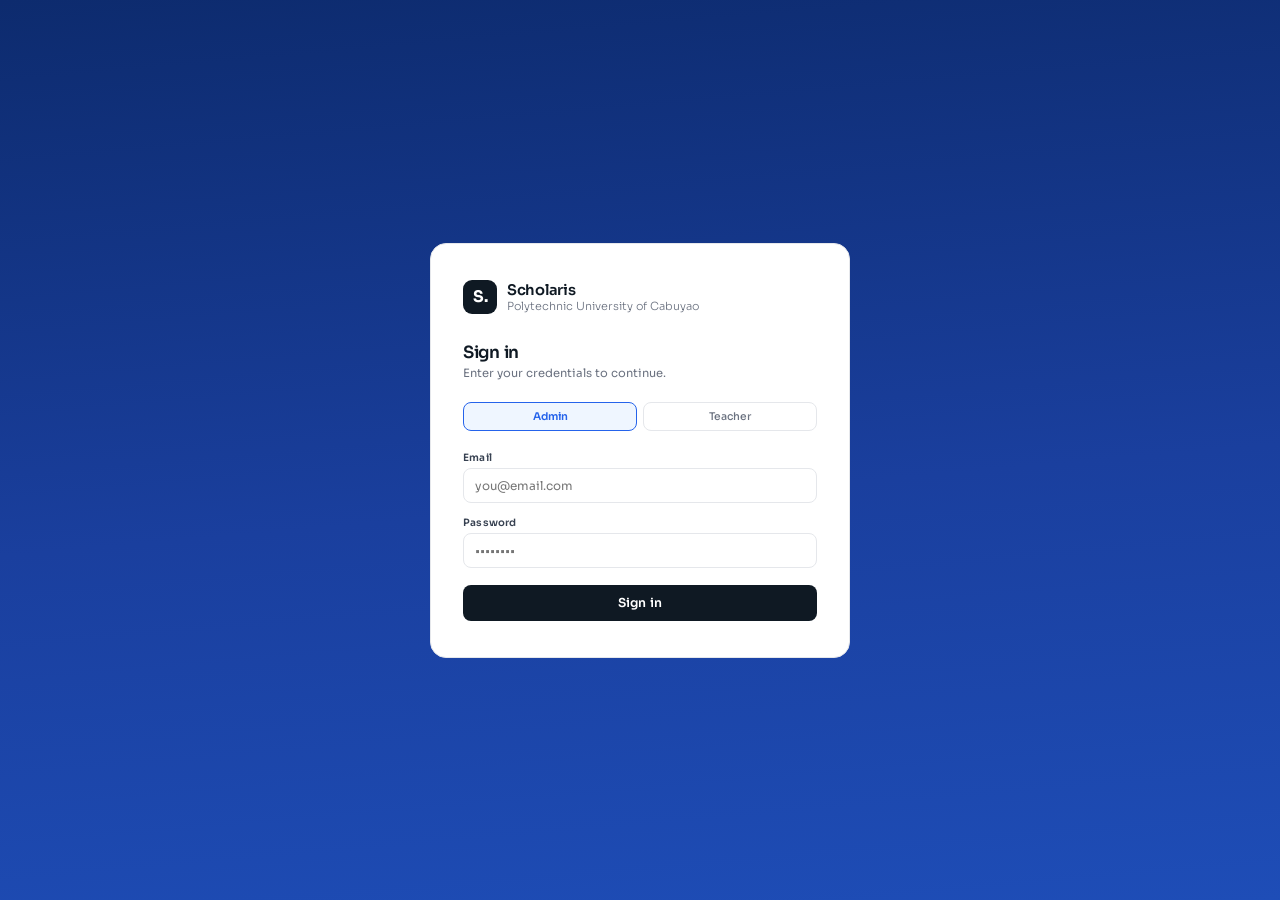
==== commit 5388ed91: "Update index.html" ====
--- a/index.html
+++ b/index.html
@@ -3,500 +3,597 @@
 <head>
   <meta charset="UTF-8">
   <meta name="viewport" content="width=device-width, initial-scale=1.0">
-  <title>Scholaris LMS — Polytechnic University of Cabuyao</title>
+  <title>Scholaris — Sign In</title>
   <script src="https://code.jquery.com/jquery-3.7.1.min.js"></script>
-  <link rel="stylesheet" href="style.css">
+  <style>
+    @import url('https://fonts.googleapis.com/css2?family=Sora:wght@300;400;500;600;700&display=swap');
+
+    *, *::before, *::after { box-sizing: border-box; margin: 0; padding: 0; }
+
+    :root {
+      --ink:     #0f1923;
+      --ink-2:   #374151;
+      --ink-3:   #6b7280;
+      --ink-4:   #9ca3af;
+      --line:    #e5e7eb;
+      --bg:      #f9fafb;
+      --white:   #ffffff;
+      --blue:    #2563eb;
+      --blue-dk: #1d4ed8;
+      --blue-lt: #eff6ff;
+      --red:     #dc2626;
+      --red-lt:  #fef2f2;
+      --green:   #16a34a;
+      --green-lt:#f0fdf4;
+      --r:       8px;
+      --t:       0.18s ease;
+      --font:    'Sora', sans-serif;
+    }
+
+    html, body {
+      height: 100%;
+      font-family: var(--font);
+      color: var(--ink);
+      font-size: 14px;
+    }
+
+    body {
+      display: flex;
+      align-items: center;
+      justify-content: center;
+      min-height: 100vh;
+      padding: 24px 16px;
+      background: linear-gradient(175deg, #0d2b6e 0%, #1a3f9e 55%, #1e4db7 100%);
+    }
+
+    /* ── CARD ── */
+    .card {
+      width: 100%;
+      max-width: 420px;
+      background: var(--white);
+      border: 1px solid var(--line);
+      border-radius: 16px;
+      padding: 36px 32px;
+      animation: up 0.3s ease both;
+    }
+
+    @keyframes up {
+      from { opacity: 0; transform: translateY(16px); }
+      to   { opacity: 1; transform: translateY(0); }
+    }
+
+    /* ── LOGO ── */
+    .logo {
+      display: flex;
+      align-items: center;
+      gap: 10px;
+      margin-bottom: 28px;
+    }
+    .logo-mark {
+      width: 34px; height: 34px;
+      background: var(--ink);
+      border-radius: 9px;
+      display: flex; align-items: center; justify-content: center;
+      font-size: 16px; color: white; font-weight: 700;
+      letter-spacing: -0.5px;
+      flex-shrink: 0;
+    }
+    .logo-text {
+      font-size: 1.05rem;
+      font-weight: 600;
+      color: var(--ink);
+      letter-spacing: -0.3px;
+    }
+    .logo-text span {
+      font-weight: 300;
+      color: var(--ink-3);
+      font-size: 0.8rem;
+      display: block;
+      letter-spacing: 0;
+    }
+
+    /* ── HEADING ── */
+    .head { margin-bottom: 22px; }
+    .head h2 {
+      font-size: 1.2rem;
+      font-weight: 600;
+      color: var(--ink);
+      letter-spacing: -0.3px;
+    }
+    .head p {
+      font-size: 0.82rem;
+      color: var(--ink-3);
+      margin-top: 3px;
+    }
+
+    /* ── ROLE PILLS ── */
+    .role-row {
+      display: flex;
+      gap: 6px;
+      margin-bottom: 20px;
+    }
+    .role-pill {
+      flex: 1;
+      padding: 7px 10px;
+      border: 1.5px solid var(--line);
+      border-radius: var(--r);
+      background: var(--white);
+      font-family: var(--font);
+      font-size: 0.76rem;
+      font-weight: 500;
+      color: var(--ink-3);
+      cursor: pointer;
+      transition: all var(--t);
+      text-align: center;
+    }
+    .role-pill:hover { border-color: var(--blue); color: var(--blue); }
+    .role-pill.on {
+      border-color: var(--blue);
+      background: var(--blue-lt);
+      color: var(--blue);
+      font-weight: 600;
+    }
+
+    /* ── FORM ── */
+    .fields { display: flex; flex-direction: column; gap: 13px; }
+    .row2 { display: grid; grid-template-columns: 1fr 1fr; gap: 10px; }
+
+    .fg { display: flex; flex-direction: column; gap: 4px; }
+    .fg label {
+      font-size: 0.72rem;
+      font-weight: 600;
+      color: var(--ink-2);
+      letter-spacing: 0.02em;
+    }
+    .fg input, .fg select {
+      width: 100%;
+      padding: 9px 11px;
+      border: 1.5px solid var(--line);
+      border-radius: var(--r);
+      font-family: var(--font);
+      font-size: 0.85rem;
+      color: var(--ink);
+      background: var(--white);
+      transition: border-color var(--t), box-shadow var(--t);
+      outline: none;
+    }
+    .fg input:focus, .fg select:focus {
+      border-color: var(--blue);
+      box-shadow: 0 0 0 3px rgba(37,99,235,0.1);
+    }
+    .fg input.err { border-color: var(--red); }
+    .fg input.ok  { border-color: #86efac; }
+    .hint {
+      font-size: 0.68rem;
+      min-height: 12px;
+      font-weight: 500;
+    }
+    .hint.err { color: var(--red); }
+    .hint.ok  { color: var(--green); }
+
+    /* ── ALERT ── */
+    .alert {
+      padding: 10px 12px;
+      border-radius: var(--r);
+      font-size: 0.78rem;
+      font-weight: 500;
+      display: none;
+      margin-bottom: 14px;
+      animation: up 0.2s ease;
+    }
+    .alert.err  { background: var(--red-lt);   color: var(--red);   }
+    .alert.ok   { background: var(--green-lt);  color: var(--green); }
+
+    /* ── BUTTON ── */
+    .btn {
+      width: 100%;
+      padding: 10px;
+      background: var(--ink);
+      color: white;
+      border: none;
+      border-radius: var(--r);
+      font-family: var(--font);
+      font-size: 0.88rem;
+      font-weight: 600;
+      cursor: pointer;
+      transition: background var(--t), transform var(--t);
+      letter-spacing: 0.01em;
+      margin-top: 4px;
+    }
+    .btn:hover { background: var(--ink-2); }
+    .btn:active { transform: scale(0.98); }
+
+    /* ── SWITCH LINK ── */
+    .switch {
+      margin-top: 20px;
+      text-align: center;
+      font-size: 0.78rem;
+      color: var(--ink-3);
+    }
+    .switch a {
+      color: var(--blue);
+      font-weight: 600;
+      cursor: pointer;
+      text-decoration: none;
+    }
+    .switch a:hover { text-decoration: underline; }
+
+    /* ── DIVIDER ── */
+    .divider {
+      display: flex; align-items: center; gap: 10px;
+      margin: 18px 0 16px;
+      font-size: 0.72rem; color: var(--ink-4);
+    }
+    .divider::before, .divider::after {
+      content: ''; flex: 1; height: 1px; background: var(--line);
+    }
+
+    /* ── SHAKE ── */
+    @keyframes shake {
+      0%,100%{transform:translateX(0)} 25%{transform:translateX(-5px)} 75%{transform:translateX(5px)}
+    }
+    .shake { animation: shake 0.3s ease; }
+
+    @media (max-width: 480px) {
+      .card { padding: 28px 20px; }
+      .row2 { grid-template-columns: 1fr; }
+    }
+  </style>
 </head>
 <body>
 
-<!-- ══ SIDEBAR ══════════════════════════════════════════════════ -->
-<aside class="sidebar">
-  <div class="sidebar-logo">
-    <span class="logo-name">Scholaris<span>.</span></span>
-    <span class="logo-sub">Polytechnic University of Cabuyao</span>
+<div class="card" id="mainCard">
+
+  <!-- LOGO -->
+  <div class="logo">
+    <div class="logo-mark">S.</div>
+    <div class="logo-text">
+      Scholaris
+      <span>Polytechnic University of Cabuyao</span>
+    </div>
   </div>
-  <nav>
-    <div class="nav-section">
-      <div class="nav-section-label">Main</div>
-      <div class="nav-link" data-page="dashboard"></span> Dashboard </div>
-    </div>
-    <div class="nav-section">
-      <div class="nav-section-label">Management</div>
-      <div class="nav-link" data-page="students"></span> Students <span class="nav-badge" id="sidebarStudentBadge">0</span></div>
-      <div class="nav-link" data-page="teachers"></span> Teachers <span class="nav-badge" id="sidebarTeacherBadge">0</span></div>
-      <div class="nav-link" data-page="sections"></span> Sections <span class="nav-badge" id="sidebarSectionBadge">0</span></div>
-      <div class="nav-link" data-page="courses"></span> Subjects <span class="nav-badge" id="sidebarCourseBadge">0</span></div>
-    </div>
-    <div class="nav-section">
-      <div class="nav-section-label">Academic</div>
-      <div class="nav-link" data-page="grades"></span> Grades &amp; Attendance</div>
-      <div class="nav-link" data-page="reports"></span> Reports </div>
-    </div>
-    <div class="nav-section">
-      <div class="nav-section-label">System</div>
-      <div class="nav-link" data-page="settings"></span> Settings </div>
-    </div>
-  </nav>
-  <div class="sidebar-footer">
-    <div class="admin-chip">
-      <div class="admin-avatar" id="sidebarAvatar">?</div>
-      <div class="admin-info">
-        <strong id="sidebarUserName">—</strong>
-        <small id="sidebarUserRole">A.Y. 2025–2026</small>
-      </div>
-    </div>
+
+  <!-- ══ VIEW: LOGIN ══ -->
+  <div id="v-login">
+    <div class="head">
+      <h2>Sign in</h2>
+      <p>Enter your credentials to continue.</p>
+    </div>
+
+    <div class="role-row" id="loginRoles">
+      <button class="role-pill on" data-role="admin">Admin</button>
+      <button class="role-pill" data-role="teacher">Teacher</button>
+    </div>
+
+    <div class="alert" id="loginAlert"></div>
+
+    <div class="fields">
+      <div class="fg">
+        <label>Email</label>
+        <input type="email" id="lEmail" placeholder="you@email.com" autocomplete="off">
+      </div>
+      <div class="fg">
+        <label>Password</label>
+        <input type="password" id="lPass" placeholder="••••••••">
+      </div>
+      <button class="btn" onclick="auth.login()">Sign in</button>
+    </div>
+
   </div>
-</aside>
-
-<div class="sidebar-overlay" id="sidebarOverlay"></div>
-
-<!-- ══ MAIN AREA ══════════════════════════════════════════════ -->
-<div class="main-area">
-  <header class="topnav">
-    <button class="menu-toggle" id="menuToggle" aria-label="Toggle sidebar">☰</button>
-    <div class="topnav-breadcrumb">
-      <span class="crumb-root">Scholaris</span>
-      <span class="sep">›</span>
-      <span class="crumb-current" id="breadcrumbCurrent">Dashboard</span>
-    </div>
-    <div class="topnav-right">
-      <span class="topnav-date" id="topnavDate"></span>
-      <div class="session-chip" id="sessionChip">
-        <span class="session-role" id="sessionRole"></span>
-        <span class="session-name" id="sessionName"></span>
-      </div>
-      <button class="btn-logout" onclick="app.logout()">⎋ Logout</button>
-    </div>
-  </header>
-
-  <main class="page-content">
-
-    <!-- ══ DASHBOARD ══ -->
-    <div class="page-view" id="page-dashboard">
-      <div class="page-header">
-        <div><h2>Dashboard</h2><p>Welcome back — here's a live snapshot of Scholaris LMS.</p></div>
-      </div>
-      <div class="stats-grid">
-        <div class="stat-card"><div class="stat-icon green">🎓</div><div><span class="stat-val" id="dashStudents">0</span><span class="stat-label">Students</span></div></div>
-        <div class="stat-card"><div class="stat-icon blue">👨‍🏫</div><div><span class="stat-val" id="dashTeachers">0</span><span class="stat-label">Teachers</span></div></div>
-        <div class="stat-card"><div class="stat-icon purple">🏫</div><div><span class="stat-val" id="dashSections">0</span><span class="stat-label">Sections</span></div></div>
-        <div class="stat-card"><div class="stat-icon gold">📚</div><div><span class="stat-val" id="dashCourses">0</span><span class="stat-label">Subjects</span></div></div>
-      </div>
-      <div class="two-col">
-        <div class="card">
-          <div class="card-head"><div class="card-title"><span class="card-title-icon">🕐</span>Recent Students</div></div>
-          <table class="mini-table">
-            <thead><tr><th>Name</th><th>Section</th><th>Avg Grade</th><th>Status</th></tr></thead>
-            <tbody id="recentStudentsBody"></tbody>
-          </table>
-        </div>
-        <div class="card">
-          <div class="card-head"><div class="card-title"><span class="card-title-icon">📋</span> Activity Log</div></div>
-          <div class="activity-list" id="activityList"></div>
-        </div>
-      </div>
-    </div>
-
-    <!-- ══ STUDENTS ══ -->
-    <div class="page-view" id="page-students">
-      <div class="page-header">
-        <div><h2>Students</h2><p>Register, search, update, and delete student records and enrollments.</p></div>
-      </div>
-      <div class="two-col">
-        <div class="card">
-          <div class="card-head"><div class="card-title"><span class="card-title-icon">➕</span> Register New Student</div></div>
-          <div class="form-group">
-            <label for="stuName">Full Name</label>
-            <input type="text" id="stuName" placeholder="e.g. Juan Dela Cruz" autocomplete="off" oninput="this.value=this.value.replace(/[^a-zA-Z\s\-'.]/g,'')">
-            <span class="field-msg" id="stuName-msg"></span>
-          </div>
-          <div class="form-group">
-            <label for="stuEmail">Email Address</label>
-            <input type="email" id="stuEmail" placeholder="e.g. juan@pnc.edu.ph" autocomplete="off">
-            <span class="field-msg" id="stuEmail-msg"></span>
-          </div>
-          <div class="form-group">
-            <label for="stuId">Student ID</label>
-            <input type="text" id="stuId" placeholder="e.g. 202400001" autocomplete="off" oninput="this.value=this.value.replace(/[^0-9]/g,'')">
-            <span class="field-msg" id="stuId-msg"></span>
-          </div>
-          <div class="form-group">
-            <label for="stuSection">Section</label>
-            <select id="stuSection"><option value="">— Select Section —</option></select>
-          </div>
-          <button class="btn-primary" onclick="app.studentManager.add()">＋ Register Student</button>
-        </div>
-        <div class="card">
-          <div class="card-head">
-            <div class="card-title"><span class="card-title-icon">👥</span> Student Profiles</div>
-            <span class="student-count" id="studentCount">0 student(s)</span>
-          </div>
-          <div class="search-row">
-            <input type="text" id="stuSearch" placeholder="🔍  Search students...">
-            <select id="stuField">
-              <option value="all">All Fields</option>
-              <option value="name">Name</option>
-              <option value="studentId">ID Number</option>
-              <option value="section">Section</option>
-            </select>
-          </div>
-          <div class="data-list" id="studentList"></div>
-        </div>
-      </div>
-    </div>
-
-    <!-- ══ TEACHERS ══ -->
-    <div class="page-view" id="page-teachers">
-      <div class="page-header">
-        <div><h2>Teachers</h2><p>Register teacher accounts and assign them to sections.</p></div>
-      </div>
-      <div class="two-col">
-        <div class="card">
-          <div class="card-head"><div class="card-title"><span class="card-title-icon">➕</span> Register New Teacher</div></div>
-          <div class="form-group">
-            <label for="tchName">Full Name</label>
-            <input type="text" id="tchName" placeholder="e.g. Maria Santos" autocomplete="off">
-            <span class="field-msg" id="tchName-msg"></span>
-          </div>
-          <div class="form-group">
-            <label for="tchEmail">Email Address</label>
-            <input type="email" id="tchEmail" placeholder="e.g. msantos@pnc.edu.ph" autocomplete="off">
-            <span class="field-msg" id="tchEmail-msg"></span>
-          </div>
-          <div class="form-group">
-            <label for="tchId">Employee ID</label>
-            <input type="text" id="tchId" placeholder="e.g. EMP-001" autocomplete="off">
-            <span class="field-msg" id="tchId-msg"></span>
-          </div>
-          <div class="form-group">
-            <label for="tchPassword">Password</label>
-            <input type="password" id="tchPassword" placeholder="Min. 6 characters" autocomplete="off">
-            <span class="field-msg" id="tchPassword-msg"></span>
-          </div>
-          <div class="form-group">
-            <label for="tchPassword2">Confirm Password</label>
-            <input type="password" id="tchPassword2" placeholder="Repeat password" autocomplete="off">
-            <span class="field-msg" id="tchPassword2-msg"></span>
-          </div>
-          <div class="form-group">
-            <label for="tchDept">Department / College</label>
-            <select id="tchDept">
-              <option value="">— Select Department —</option>
-              <optgroup label="CCS — College of Computing Studies">
-                <option value="CCS - Information Technology">CCS · Information Technology (IT)</option>
-                <option value="CCS - Computer Science">CCS · Computer Science (CS)</option>
-                <option value="CCS - Information Systems">CCS · Information Systems (IS)</option>
-              </optgroup>
-              <optgroup label="COE — College of Engineering">
-                <option value="COE - Industrial Engineering">COE · Industrial Engineering (IE)</option>
-                <option value="COE - Computer Engineering">COE · Computer Engineering (CPE)</option>
-                <option value="COE - Electronics Engineering">COE · Electronics Engineering (ECE)</option>
-              </optgroup>
-              <optgroup label="COED — College of Education">
-                <option value="COED - Elementary Education">COED · Elementary Education (BEED)</option>
-                <option value="COED - Secondary Education">COED · Secondary Education (BSED)</option>
-              </optgroup>
-              <optgroup label="CBAA — College of Business Administration">
-                <option value="CBAA - Accountancy">CBAA · Accountancy (BSA)</option>
-                <option value="CBAA - Business Administration">CBAA · Business Administration (BSBA)</option>
-              </optgroup>
-              <optgroup label="CHAS — College of Health and Allied Sciences">
-                <option value="CHAS - Nursing">CHAS · Nursing (BSN)</option>
-              </optgroup>
-              <optgroup label="CAS — College of Arts and Sciences">
-                <option value="CAS - Psychology">CAS · Psychology (BS Psych)</option>
-              </optgroup>
-            </select>
-          </div>
-          <button class="btn-primary" onclick="app.teacherManager.add()">＋ Register Teacher</button>
-        </div>
-        <div class="card">
-          <div class="card-head">
-            <div class="card-title"><span class="card-title-icon">👨‍🏫</span> Teacher Registry</div>
-            <span id="teacherCount" class="student-count">0 teacher(s)</span>
-          </div>
-          <div class="search-row">
-            <input type="text" id="tchSearch" placeholder="🔍  Search teachers...">
-          </div>
-          <div class="data-list" id="teacherList"></div>
-        </div>
-      </div>
-    </div>
-
-    <!-- ══ SECTIONS ══ -->
-    <div class="page-view" id="page-sections">
-      <div class="page-header">
-        <div><h2>Sections</h2><p>View all sections and manage teacher assignments.</p></div>
-      </div>
-      <div class="card" style="margin-bottom:18px;">
-        <div class="card-head">
-          <div class="card-title"><span class="card-title-icon">🔎</span> Filter Sections</div>
-          <span id="sectionCount" class="student-count">0 section(s)</span>
-        </div>
-        <div class="search-row">
-          <input type="text" id="secSearch" placeholder="🔍  Search sections...">
-          <select id="secYearFilter">
-            <option value="all">All Year Levels</option>
+
+  <!-- ══ VIEW: STUDENT REGISTRATION ══ -->
+  <div id="v-reg-student" style="display:none;">
+    <div class="head">
+      <h2>Student registration</h2>
+      <p>Create your student account.</p>
+    </div>
+
+    <div class="alert" id="stuAlert"></div>
+
+    <div class="fields">
+      <div class="row2">
+        <div class="fg">
+          <label>First name</label>
+          <input type="text" id="sFn" placeholder="Juan" autocomplete="off">
+          <span class="hint" id="sFn-h"></span>
+        </div>
+        <div class="fg">
+          <label>Last name</label>
+          <input type="text" id="sLn" placeholder="Dela Cruz" autocomplete="off">
+          <span class="hint" id="sLn-h"></span>
+        </div>
+      </div>
+      <div class="fg">
+        <label>Email</label>
+        <input type="email" id="sEmail" placeholder="juan@email.com" autocomplete="off">
+        <span class="hint" id="sEmail-h"></span>
+      </div>
+      <div class="row2">
+        <div class="fg">
+          <label>Student ID</label>
+          <input type="text" id="sId" placeholder="202400001" oninput="this.value=this.value.replace(/\D/g,'')">
+          <span class="hint" id="sId-h"></span>
+        </div>
+        <div class="fg">
+          <label>Year Level</label>
+          <select id="sYear">
+            <option value="">— Select —</option>
             <option value="1st Year">1st Year</option>
             <option value="2nd Year">2nd Year</option>
             <option value="3rd Year">3rd Year</option>
             <option value="4th Year">4th Year</option>
           </select>
-          <select id="secProgFilter">
-            <option value="all">All Programs</option>
-            <option value="IT">IT</option>
-            <option value="CS">CS</option>
-            <option value="IS">IS</option>
+          <span class="hint" id="sYear-h"></span>
+        </div>
+      </div>
+      <div class="row2">
+        <div class="fg">
+          <label>Password</label>
+          <input type="password" id="sPass" placeholder="Min. 6 chars">
+          <span class="hint" id="sPass-h"></span>
+        </div>
+        <div class="fg">
+          <label>Confirm password</label>
+          <input type="password" id="sPass2" placeholder="Repeat">
+          <span class="hint" id="sPass2-h"></span>
+        </div>
+      </div>
+      <button class="btn" onclick="auth.registerStudent()">Create account</button>
+    </div>
+
+    <div class="switch">Already have an account? <a onclick="auth.show('login')">Sign in</a></div>
+  </div>
+
+  <!-- ══ VIEW: TEACHER REGISTRATION ══ -->
+  <div id="v-reg-teacher" style="display:none;">
+    <div class="head">
+      <h2>Teacher registration</h2>
+      <p>Create your teacher account.</p>
+    </div>
+
+    <div class="alert" id="tchAlert"></div>
+
+    <div class="fields">
+      <div class="row2">
+        <div class="fg">
+          <label>First name</label>
+          <input type="text" id="tFn" placeholder="Maria" autocomplete="off">
+          <span class="hint" id="tFn-h"></span>
+        </div>
+        <div class="fg">
+          <label>Last name</label>
+          <input type="text" id="tLn" placeholder="Santos" autocomplete="off">
+          <span class="hint" id="tLn-h"></span>
+        </div>
+      </div>
+      <div class="fg">
+        <label>Email</label>
+        <input type="email" id="tEmail" placeholder="msantos@pnc.edu.ph" autocomplete="off">
+        <span class="hint" id="tEmail-h"></span>
+      </div>
+      <div class="row2">
+        <div class="fg">
+          <label>Employee ID</label>
+          <input type="text" id="tId" placeholder="EMP-001" autocomplete="off">
+          <span class="hint" id="tId-h"></span>
+        </div>
+      <div class="fg">
+          <label>Department</label>
+          <select id="tDept">
+            <option value="">— Select —</option>
+            <optgroup label="CCS">
+              <option value="CCS - Information Technology">CCS · IT</option>
+              <option value="CCS - Computer Science">CCS · CS</option>
+            </optgroup>
+            <optgroup label="COE">
+              <option value="COE - Industrial Engineering">COE · IE</option>
+              <option value="COE - Computer Engineering">COE · CPE</option>
+              <option value="COE - Electronics Engineering">COE · ECE</option>
+            </optgroup>
+            <optgroup label="COED">
+              <option value="COED - Elementary Education">COED · BEED</option>
+              <option value="COED - Secondary Education">COED · BSED</option>
+            </optgroup>
+            <optgroup label="CBAA">
+              <option value="CBAA - Accountancy">CBAA · BSA</option>
+              <option value="CBAA - Business Administration">CBAA · BSBA</option>
+            </optgroup>
+            <optgroup label="CHAS">
+              <option value="CHAS - Nursing">CHAS · Nursing</option>
+            </optgroup>
+            <optgroup label="CAS">
+              <option value="CAS - Psychology">CAS · Psychology</option>
+            </optgroup>
           </select>
         </div>
       </div>
-      <div class="data-list" id="sectionList" style="max-height:none;"></div>
-    </div>
-
-    <!-- ══ SUBJECTS ══ -->
-    <div class="page-view" id="page-courses">
-      <div class="page-header">
-        <div><h2>Subjects</h2><p>Create and manage the subject catalog.</p></div>
-      </div>
-      <div class="two-col">
-        <div class="card">
-          <div class="card-head"><div class="card-title"><span class="card-title-icon">➕</span> Create New Subject</div></div>
-          <div class="form-group">
-            <label for="crsName">Subject Name</label>
-            <input type="text" id="crsName" placeholder="e.g. Data Structures" oninput="this.value=this.value.replace(/[^a-zA-Z\s]/g,'')">
-          </div>
-          <div class="form-group">
-            <label for="crsCode">Subject Code</label>
-            <input type="text" id="crsCode" placeholder="e.g. CS201">
-          </div>
-          <div class="form-group">
-            <label for="crsUnits">Units</label>
-            <select id="crsUnits">
-              <option value="1">1 Unit</option>
-              <option value="2">2 Units</option>
-              <option value="3" selected>3 Units</option>
-              <option value="4">4 Units</option>
-              <option value="5">5 Units</option>
-            </select>
-          </div>
-          <button class="btn-primary" onclick="app.courseManager.add()">＋ Add Subject</button>
-        </div>
-        <div class="card">
-          <div class="card-head">
-            <div class="card-title"><span class="card-title-icon">📋</span> Subject Catalog</div>
-            <span class="student-count" id="courseCount">0 subject(s)</span>
-          </div>
-          <div class="search-row">
-            <input type="text" id="crsSearch" placeholder="🔍  Search subjects...">
-          </div>
-          <div class="data-list" id="courseList"></div>
-        </div>
-      </div>
-    </div>
-
-    <!-- ══ GRADES & ATTENDANCE ══ -->
-    <div class="page-view" id="page-grades">
-      <div class="page-header">
-        <div><h2>Grades &amp; Attendance</h2><p>Store and manage student grades and attendance per subject.</p></div>
-      </div>
-
-      <!-- Filter bar -->
-      <div class="card" style="margin-bottom:18px;">
-        <div class="card-head"><div class="card-title"><span class="card-title-icon">🔎</span> Select Student &amp; Subject</div></div>
-        <div class="search-row" style="flex-wrap:wrap;">
-          <select id="gradeStudentSelect" style="flex:2;min-width:180px;"><option value="">— Select Student —</option></select>
-          <select id="gradeSubjectSelect" style="flex:2;min-width:180px;"><option value="">— Select Subject —</option></select>
-          <button class="btn-ghost" onclick="app.gradesManager.load()">📂 Load Record</button>
-        </div>
-      </div>
-
-      <!-- Grade + Attendance form (hidden until loaded) -->
-      <div id="gradeRecordArea" style="display:none;">
-        <div class="two-col">
-          <!-- Grade Entry -->
-          <div class="card">
-            <div class="card-head"><div class="card-title"><span class="card-title-icon">📝</span> Grade Entry</div></div>
-            <div id="gradeStudentInfo" class="info-box" style="margin-bottom:14px;"></div>
-            <div class="form-group">
-              <label>Prelim Grade (0–100)</label>
-              <input type="number" id="gradePrelim" min="0" max="100" placeholder="e.g. 87" oninput="app.gradesManager.computePreview()">
-            </div>
-            <div class="form-group">
-              <label>Midterm Grade (0–100)</label>
-              <input type="number" id="gradeMidterm" min="0" max="100" placeholder="e.g. 90" oninput="app.gradesManager.computePreview()">
-            </div>
-            <div class="form-group">
-              <label>Finals Grade (0–100)</label>
-              <input type="number" id="gradeFinals" min="0" max="100" placeholder="e.g. 85" oninput="app.gradesManager.computePreview()">
-            </div>
-            <div class="form-group">
-              <label>Computed Final Grade <span style="font-size:0.7rem;color:var(--n500);">(Prelim 30% · Midterm 30% · Finals 40%)</span></label>
-              <div id="computedGrade" class="computed-grade-box">—</div>
-            </div>
-            <button class="btn-primary" onclick="app.gradesManager.save()">💾 Save Grade</button>
-          </div>
-
-          <!-- Attendance -->
-          <div class="card">
-            <div class="card-head"><div class="card-title"><span class="card-title-icon">📅</span> Attendance Record</div></div>
-            <div class="form-group">
-              <label>Date</label>
-              <input type="date" id="attendDate">
-            </div>
-            <div class="form-group">
-              <label>Status</label>
-              <select id="attendStatus">
-                <option value="present">✅ Present</option>
-                <option value="absent">❌ Absent</option>
-                <option value="late">⏰ Late</option>
-                <option value="excused">📋 Excused</option>
-              </select>
-            </div>
-            <div class="form-group">
-              <label>Remarks (optional)</label>
-              <input type="text" id="attendRemarks" placeholder="e.g. Medical certificate submitted">
-            </div>
-            <button class="btn-primary" onclick="app.gradesManager.addAttendance()" style="margin-bottom:14px;">＋ Log Attendance</button>
-            <div class="card-head" style="margin-top:4px;border-bottom:none;padding-bottom:6px;">
-              <div class="card-title" style="font-size:0.85rem;">Attendance History</div>
-              <div id="attendSummary" style="font-size:0.75rem;color:var(--n500);"></div>
-            </div>
-            <div class="data-list" id="attendanceList" style="max-height:200px;"></div>
-          </div>
-        </div>
-      </div>
-
-      <div id="gradeEmptyState" class="empty-state" style="margin-top:40px;">
-        <div class="empty-icon">📝</div>
-        <p>Select a student and subject above, then click <strong>Load Record</strong>.</p>
-      </div>
-    </div>
-
-    <!-- ══ REPORTS ══ -->
-    <div class="page-view" id="page-reports">
-      <div class="page-header">
-        <div><h2>Reports</h2><p>Generate reports for enrollment analytics and student performance.</p></div>
-        <button class="btn-ghost" onclick="app.printReport()">🖨️ Print Report</button>
-      </div>
-
-      <!-- Summary stats -->
-      <div class="stats-grid" style="grid-template-columns:repeat(4,1fr);margin-bottom:20px;">
-        <div class="stat-card"><div class="stat-icon green">🎓</div><div><span class="stat-val" id="rptTotalStudents">0</span><span class="stat-label">Total Students</span></div></div>
-        <div class="stat-card"><div class="stat-icon blue">👨‍🏫</div><div><span class="stat-val" id="rptTotalTeachers">0</span><span class="stat-label">Total Teachers</span></div></div>
-        <div class="stat-card"><div class="stat-icon gold">📚</div><div><span class="stat-val" id="rptTotalCourses">0</span><span class="stat-label">Total Subjects</span></div></div>
-        <div class="stat-card"><div class="stat-icon purple">🔗</div><div><span class="stat-val" id="rptTotalEnr">0</span><span class="stat-label">Total Enrollments</span></div></div>
-      </div>
-
-      <div class="two-col" style="margin-bottom:20px;">
-        <div class="card">
-          <div class="card-head"><div class="card-title"><span class="card-title-icon">📐</span> Key Metrics</div></div>
-          <div class="report-row"><span class="r-label">Average subject load per student</span><span class="r-val" id="rptAvgLoad">0</span></div>
-          <div class="report-row"><span class="r-label">Students with full load (≥ 3 subjects)</span><span class="r-val" id="rptFullLoad">0</span></div>
-          <div class="report-row"><span class="r-label">Students with no enrollment</span><span class="r-val" id="rptNoEnr">0</span></div>
-          <div class="report-row"><span class="r-label">Students with grades recorded</span><span class="r-val" id="rptWithGrades">0</span></div>
-          <div class="report-row"><span class="r-label">Overall class average grade</span><span class="r-val" id="rptClassAvg">—</span></div>
-          <div class="report-row"><span class="r-label">Passing students</span><span class="r-val" id="rptPassed">0</span></div>
-          <div class="report-row"><span class="r-label">Failing students</span><span class="r-val" id="rptFailed">0</span></div>
-        </div>
-        <div class="card">
-          <div class="card-head"><div class="card-title"><span class="card-title-icon">📊</span> Enrollment per Subject</div></div>
-          <div id="courseEnrollBars"></div>
-        </div>
-      </div>
-
-      <!-- Student Performance Table -->
-      <div class="card" id="printArea">
-        <div class="card-head">
-          <div class="card-title"><span class="card-title-icon">🏆</span> Student Performance Report</div>
-          <div style="display:flex;gap:8px;align-items:center;">
-            <select id="rptSectionFilter" onchange="app.renderPerformanceTable()" style="font-size:0.76rem;padding:4px 8px;">
-              <option value="all">All Sections</option>
-            </select>
-            <select id="rptStatusFilter" onchange="app.renderPerformanceTable()" style="font-size:0.76rem;padding:4px 8px;">
-              <option value="all">All Status</option>
-              <option value="passed">Passed</option>
-              <option value="failed">Failed</option>
-              <option value="incomplete">Incomplete</option>
-            </select>
-          </div>
-        </div>
-        <div style="overflow-x:auto;">
-          <table class="mini-table">
-            <thead>
-              <tr>
-                <th>Student</th>
-                <th>ID</th>
-                <th>Section</th>
-                <th>Enrolled Subjects</th>
-                <th>Prelim</th>
-                <th>Midterm</th>
-                <th>Finals</th>
-                <th>Final Grade</th>
-                <th>Attendance</th>
-                <th>Status</th>
-              </tr>
-            </thead>
-            <tbody id="performanceBody"></tbody>
-          </table>
-        </div>
-      </div>
-    </div>
-
-    <!-- ══ SETTINGS ══ -->
-    <div class="page-view" id="page-settings">
-      <div class="page-header"><div><h2>Settings</h2><p>System preferences and configuration.</p></div></div>
-      <div class="two-col">
-        <div class="card">
-          <div class="card-head"><div class="card-title"><span class="card-title-icon">🏫</span> System Info</div></div>
-          <div class="settings-row"><div class="settings-row-info"><strong>Institution</strong><small>Polytechnic University of Cabuyao</small></div></div>
-          <div class="settings-row"><div class="settings-row-info"><strong>Academic Year</strong><small>2025 – 2026</small></div></div>
-          <div class="settings-row"><div class="settings-row-info"><strong>System Version</strong><small>Scholaris LMS v2.0</small></div></div>
-          <div class="settings-row"><div class="settings-row-info"><strong>Storage</strong><small>Browser localStorage (persistent)</small></div></div>
-          <div class="settings-row"><div class="settings-row-info"><strong>Logged in as</strong><small id="settingsUser">—</small></div></div>
-        </div>
-        <div class="card">
-          <div class="card-head"><div class="card-title"><span class="card-title-icon">⚙️</span> Preferences</div></div>
-          <div class="settings-row">
-            <div class="settings-row-info"><strong>Show badge counters on sidebar</strong><small>Live enrollment counts on nav items</small></div>
-            <label class="toggle-switch"><input type="checkbox" checked><div class="toggle-track"></div></label>
-          </div>
-          <div class="settings-row">
-            <div class="settings-row-info"><strong>Confirm before deleting</strong><small>Show a prompt before removing records</small></div>
-            <label class="toggle-switch"><input type="checkbox" checked><div class="toggle-track"></div></label>
-          </div>
-          <div class="settings-row">
-            <div class="settings-row-info"><strong>Activity log on dashboard</strong><small>Track recent changes in real time</small></div>
-            <label class="toggle-switch"><input type="checkbox" checked><div class="toggle-track"></div></label>
-          </div>
-          <div class="settings-row">
-            <div class="settings-row-info"><strong>Passing grade threshold</strong><small>Minimum computed grade to pass (default: 75)</small></div>
-            <input type="number" id="passThreshold" value="75" min="50" max="100" style="width:70px;padding:5px 8px;font-size:0.82rem;">
-          </div>
-        </div>
-      </div>
-    </div>
-
-  </main>
-
-  <footer class="page-footer">
-    <span>Scholaris LMS v2.0</span> — Polytechnic University of Cabuyao &nbsp;·&nbsp; A.Y. 2025–2026
-    <span style="color:var(--n400);font-weight:400;">All data stored locally in your browser.</span>
-  </footer>
+      <div class="row2">
+        <div class="fg">
+          <label>Password</label>
+          <input type="password" id="tPass" placeholder="Min. 6 chars">
+          <span class="hint" id="tPass-h"></span>
+        </div>
+        <div class="fg">
+          <label>Confirm password</label>
+          <input type="password" id="tPass2" placeholder="Repeat">
+          <span class="hint" id="tPass2-h"></span>
+        </div>
+      </div>
+      <button class="btn" onclick="auth.registerTeacher()">Create account</button>
+    </div>
+
+    <div class="switch">Already have an account? <a onclick="auth.show('login')">Sign in</a></div>
+  </div>
+
 </div>
 
-<script src="app.js"></script>
 <script>
+const DB = {
+  accts:    () => JSON.parse(localStorage.getItem('pnc_accounts') || '[]'),
+  students: () => JSON.parse(localStorage.getItem('pnc_students') || '[]'),
+  teachers: () => JSON.parse(localStorage.getItem('pnc_teachers') || '[]'),
+  sections: () => JSON.parse(localStorage.getItem('pnc_sections') || '[]'),
+  saveAccts:(d) => localStorage.setItem('pnc_accounts', JSON.stringify(d)),
+  saveStus: (d) => localStorage.setItem('pnc_students', JSON.stringify(d)),
+  saveTchs: (d) => localStorage.setItem('pnc_teachers', JSON.stringify(d)),
+};
+
+// Seed default admin
 (function() {
-  var toggle  = document.getElementById('menuToggle');
-  var sidebar = document.querySelector('.sidebar');
-  var overlay = document.getElementById('sidebarOverlay');
-  if (!toggle || !sidebar || !overlay) return;
-  function open()  { sidebar.classList.add('open');    overlay.classList.add('active');    document.body.style.overflow = 'hidden'; }
-  function close() { sidebar.classList.remove('open'); overlay.classList.remove('active'); document.body.style.overflow = ''; }
-  toggle.addEventListener('click', function() { sidebar.classList.contains('open') ? close() : open(); });
-  overlay.addEventListener('click', close);
-  document.querySelectorAll('.nav-link').forEach(function(l) { l.addEventListener('click', function() { if (window.innerWidth <= 768) close(); }); });
+  const a = DB.accts();
+  if (!a.some(x => x.role === 'admin')) {
+    a.push({ email: 'admin@pnc.edu.ph', password: 'admin123', role: 'admin', name: 'Admin' });
+    DB.saveAccts(a);
+  }
 })();
+
+const h = (id, msg, type) => {
+  $(`#${id}-h`).text(msg).removeClass('ok err').addClass(type);
+  $(`#${id}`).removeClass('ok err').addClass(type === 'ok' ? 'ok' : 'err');
+};
+const ch = (id) => { $(`#${id}-h`).text('').removeClass('ok err'); $(`#${id}`).removeClass('ok err'); };
+const showAlert = (id, msg, type) => $(`#${id}`).text(msg).removeClass('ok err').addClass(type).show();
+const hideAlert = (id) => $(`#${id}`).hide();
+
+const auth = {
+  role: 'admin',
+
+  show(view) {
+    $('[id^="v-"]').hide();
+    $(`#v-${view}`).show();
+  },
+
+  init() {
+    $('#loginRoles .role-pill').on('click', function() {
+      $('#loginRoles .role-pill').removeClass('on');
+      $(this).addClass('on');
+      auth.role = $(this).data('role');
+    });
+
+    // Live validation — student
+    $('#sFn').on('input', function() { this.value.trim().length >= 2 ? h('sFn','✓','ok') : ch('sFn'); });
+    $('#sLn').on('input', function() { this.value.trim().length >= 2 ? h('sLn','✓','ok') : ch('sLn'); });
+    $('#sEmail').on('input', function() {
+      const v = this.value.trim();
+      if (!v) { ch('sEmail'); return; }
+      if (!/^[^\s@]+@[^\s@]+\.[^\s@]+$/.test(v)) { h('sEmail','Invalid email.','err'); return; }
+      DB.accts().some(a => a.email.toLowerCase() === v.toLowerCase()) ? h('sEmail','Already registered.','err') : h('sEmail','✓','ok');
+    });
+    $('#sId').on('input', function() {
+      const v = this.value.trim();
+      if (!v) { ch('sId'); return; }
+      if (v.length < 4) { h('sId','Min 4 digits.','err'); return; }
+      DB.students().some(s => s.studentId === v) ? h('sId','ID exists.','err') : h('sId','✓','ok');
+    });
+    const livePass = (p, c) => {
+      $(`#${p}, #${c}`).on('input', () => {
+        const pv = $(`#${p}`).val(), cv = $(`#${c}`).val();
+        pv.length >= 6 ? h(p,'✓','ok') : (pv ? h(p,'Min 6 chars.','err') : ch(p));
+        if (cv) cv === pv ? h(c,'✓','ok') : h(c,'Mismatch.','err'); else ch(c);
+      });
+    };
+    livePass('sPass','sPass2');
+
+    // Live validation — teacher
+    $('#tFn').on('input', function() { this.value.trim().length >= 2 ? h('tFn','✓','ok') : ch('tFn'); });
+    $('#tLn').on('input', function() { this.value.trim().length >= 2 ? h('tLn','✓','ok') : ch('tLn'); });
+    $('#tEmail').on('input', function() {
+      const v = this.value.trim();
+      if (!v) { ch('tEmail'); return; }
+      if (!/^[^\s@]+@[^\s@]+\.[^\s@]+$/.test(v)) { h('tEmail','Invalid email.','err'); return; }
+      DB.accts().some(a => a.email.toLowerCase() === v.toLowerCase()) ? h('tEmail','Already registered.','err') : h('tEmail','✓','ok');
+    });
+    $('#tId').on('input', function() {
+      const v = this.value.trim();
+      if (!v) { ch('tId'); return; }
+      DB.teachers().some(t => t.employeeId.toLowerCase() === v.toLowerCase()) ? h('tId','ID exists.','err') : h('tId','✓','ok');
+    });
+    livePass('tPass','tPass2');
+
+    $('#lEmail, #lPass').on('keydown', e => { if (e.key === 'Enter') auth.login(); });
+  },
+
+  login() {
+    const email = $('#lEmail').val().trim().toLowerCase();
+    const pass  = $('#lPass').val();
+    hideAlert('loginAlert');
+    if (!email || !pass) { showAlert('loginAlert','Please fill in all fields.','err'); return; }
+    const acct = DB.accts().find(a => a.email.toLowerCase() === email && a.password === pass && a.role === this.role);
+    if (!acct) {
+      showAlert('loginAlert','Incorrect email, password, or role.','err');
+      $('#lEmail,#lPass').addClass('shake');
+      setTimeout(() => $('#lEmail,#lPass').removeClass('shake'), 350);
+      return;
+    }
+    sessionStorage.setItem('pnc_session', JSON.stringify({ email: acct.email, role: acct.role, name: acct.name, refId: acct.refId }));
+    window.location.href = 'index.html';
+  },
+
+  registerStudent() {
+    hideAlert('stuAlert');
+    const fn = $('#sFn').val().trim(), ln = $('#sLn').val().trim();
+    const email = $('#sEmail').val().trim(), id = $('#sId').val().trim();
+    const year = $('#sYear').val(), pass = $('#sPass').val(), pass2 = $('#sPass2').val();
+    let ok = true;
+
+    if (fn.length < 2) { h('sFn','Required.','err'); ok=false; }
+    if (ln.length < 2) { h('sLn','Required.','err'); ok=false; }
+    if (!/^[^\s@]+@[^\s@]+\.[^\s@]+$/.test(email)) { h('sEmail','Invalid email.','err'); ok=false; }
+    else if (DB.accts().some(a => a.email.toLowerCase()===email.toLowerCase())) { h('sEmail','Already registered.','err'); ok=false; }
+    if (id.length < 4) { h('sId','Min 4 digits.','err'); ok=false; }
+    else if (DB.students().some(s => s.studentId===id)) { h('sId','ID exists.','err'); ok=false; }
+    if (!year) { h('sYear','Please select a year level.','err'); ok=false; }
+    if (pass.length < 6) { h('sPass','Min 6 chars.','err'); ok=false; }
+    if (pass !== pass2)  { h('sPass2','Mismatch.','err'); ok=false; }
+    if (!ok) { showAlert('stuAlert','Please fix the errors above.','err'); return; }
+
+    const name = `${fn} ${ln}`;
+    const stus = DB.students();
+    stus.push({ name, email, studentId: id, section: '', yearLevel: year, enrolledCourses: [] });
+    DB.saveStus(stus);
+    const a = DB.accts();
+    a.push({ email, password: pass, role: 'student', name, refId: id });
+    DB.saveAccts(a);
+
+    showAlert('stuAlert','Account created! Redirecting to login…','ok');
+    setTimeout(() => {
+      this.show('login'); hideAlert('stuAlert');
+      $('#lEmail').val(email);
+      $('#loginRoles .role-pill').removeClass('on'); $('[data-role="student"]').addClass('on'); this.role='student';
+    }, 1600);
+  },
+
+  registerTeacher() {
+    hideAlert('tchAlert');
+    const fn = $('#tFn').val().trim(), ln = $('#tLn').val().trim();
+    const email = $('#tEmail').val().trim(), empId = $('#tId').val().trim();
+    const dept = $('#tDept').val().trim(), pass = $('#tPass').val(), pass2 = $('#tPass2').val();
+    let ok = true;
+
+    if (fn.length < 2) { h('tFn','Required.','err'); ok=false; }
+    if (ln.length < 2) { h('tLn','Required.','err'); ok=false; }
+    if (!/^[^\s@]+@[^\s@]+\.[^\s@]+$/.test(email)) { h('tEmail','Invalid email.','err'); ok=false; }
+    else if (DB.accts().some(a => a.email.toLowerCase()===email.toLowerCase())) { h('tEmail','Already registered.','err'); ok=false; }
+    if (!empId) { h('tId','Required.','err'); ok=false; }
+    else if (DB.teachers().some(t => t.employeeId.toLowerCase()===empId.toLowerCase())) { h('tId','ID exists.','err'); ok=false; }
+    if (pass.length < 6) { h('tPass','Min 6 chars.','err'); ok=false; }
+    if (pass !== pass2)  { h('tPass2','Mismatch.','err'); ok=false; }
+    if (!ok) { showAlert('tchAlert','Please fix the errors above.','err'); return; }
+
+    const name = `${fn} ${ln}`;
+    const tchs = DB.teachers(); tchs.push({ name, email, employeeId: empId, department: dept }); DB.saveTchs(tchs);
+    const a = DB.accts(); a.push({ email, password: pass, role: 'teacher', name, refId: empId }); DB.saveAccts(a);
+
+    showAlert('tchAlert','Account created! Redirecting to login…','ok');
+    setTimeout(() => {
+      this.show('login'); hideAlert('tchAlert');
+      $('#lEmail').val(email);
+      $('#loginRoles .role-pill').removeClass('on'); $('[data-role="teacher"]').addClass('on'); this.role='teacher';
+    }, 1600);
+  }
+};
+
+$(document).ready(() => auth.init());
 </script>
 </body>
 </html>
